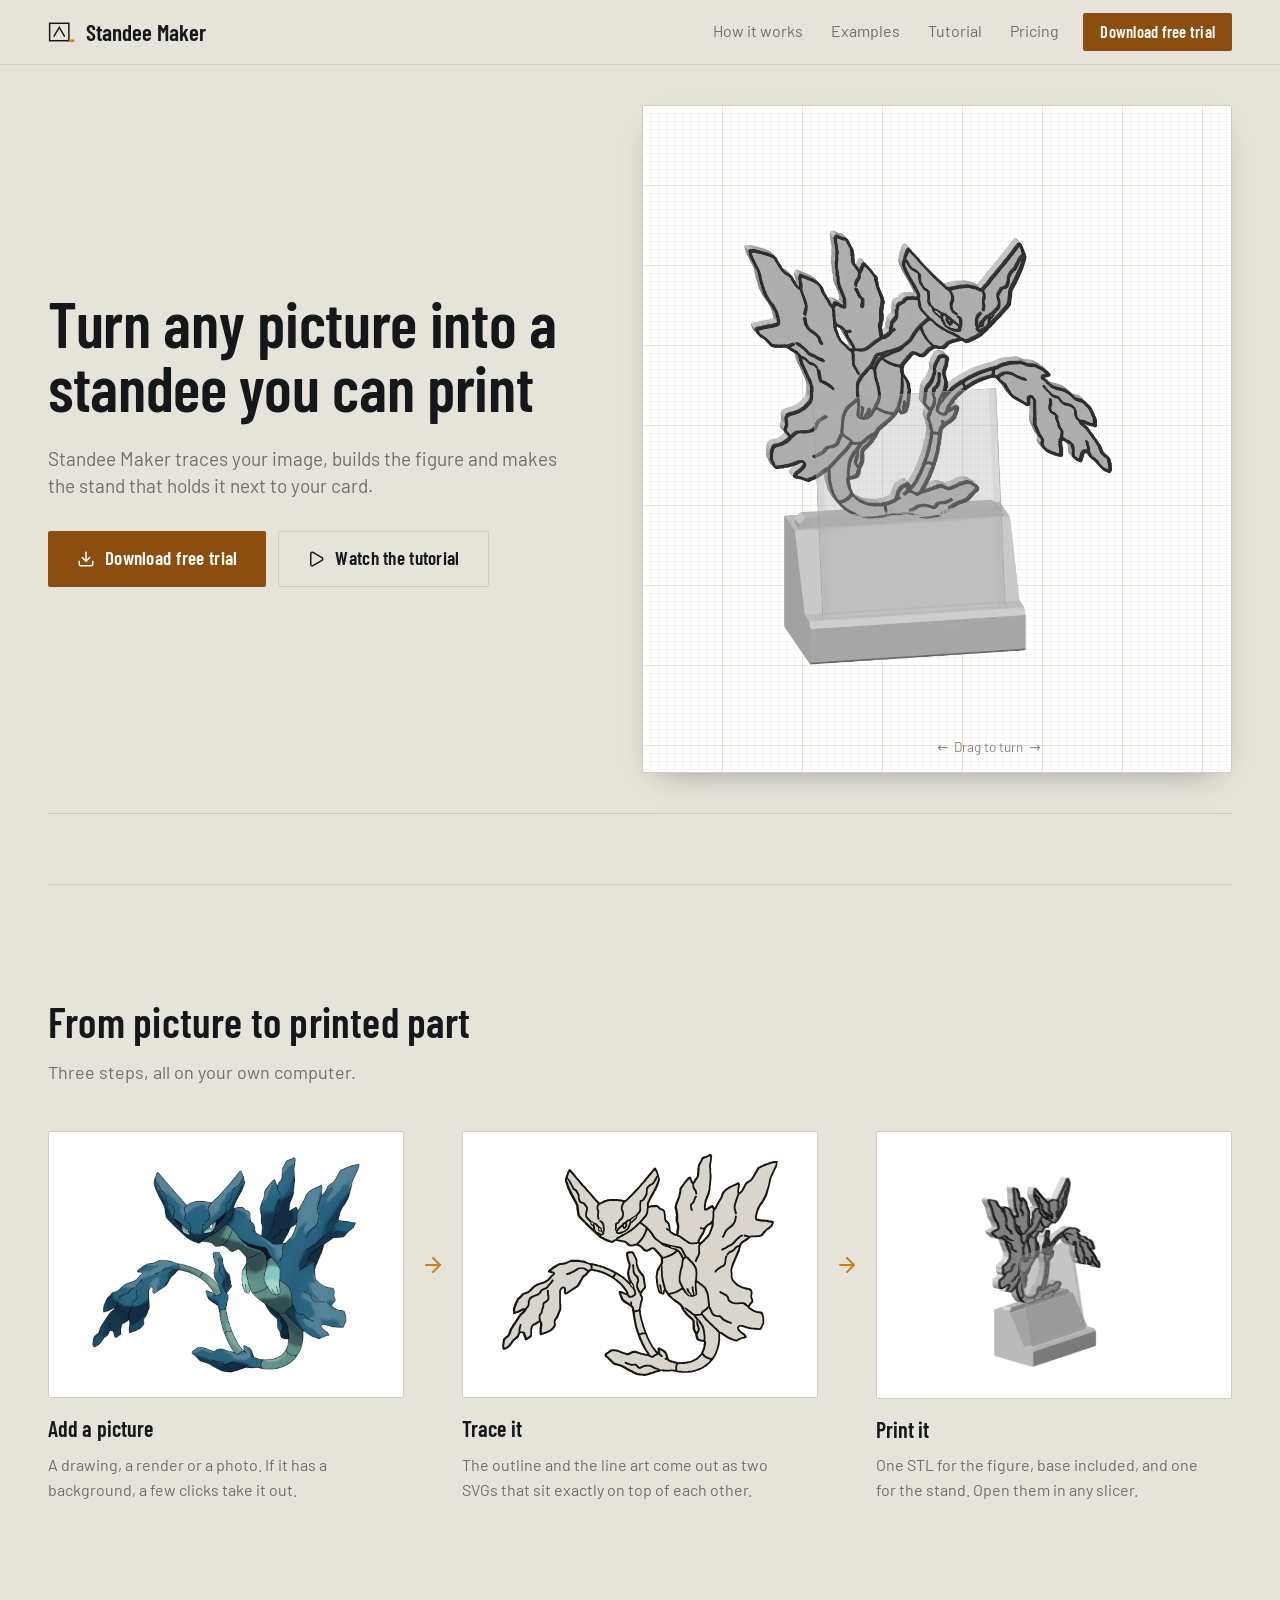
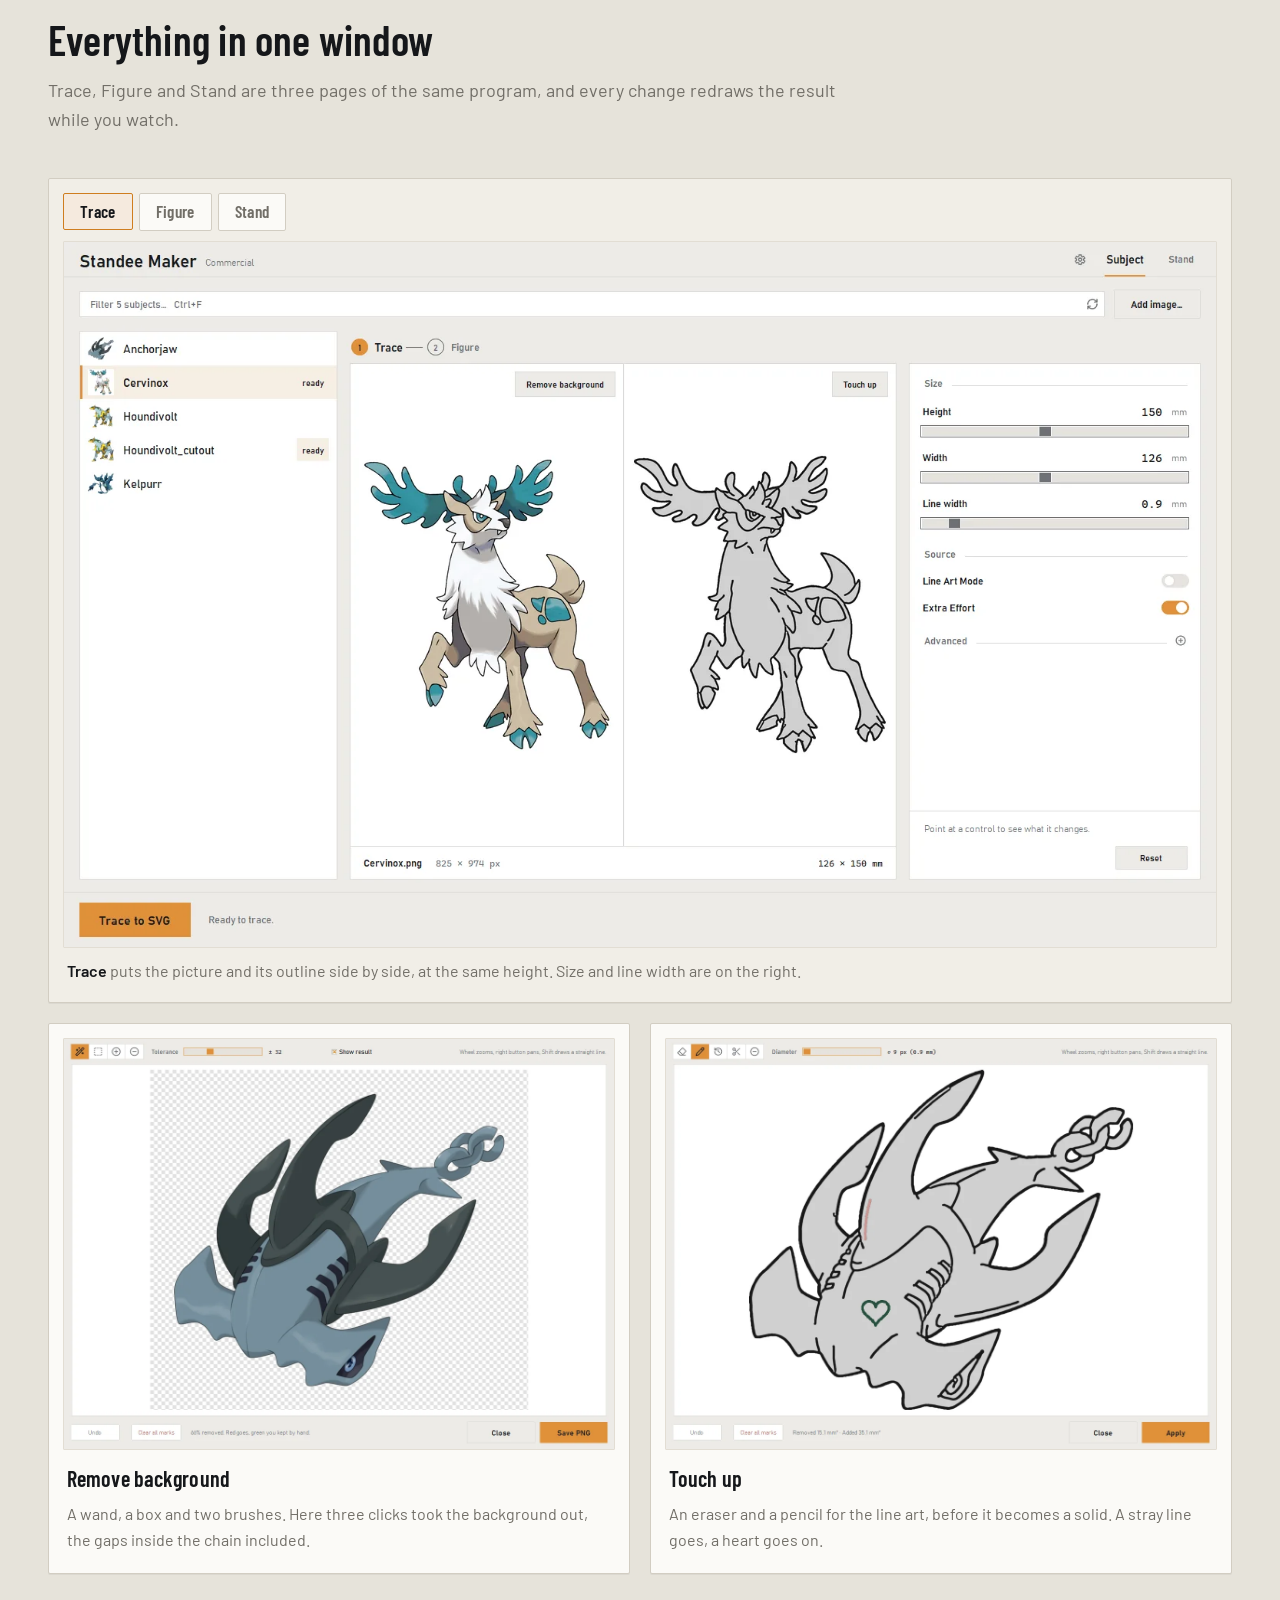
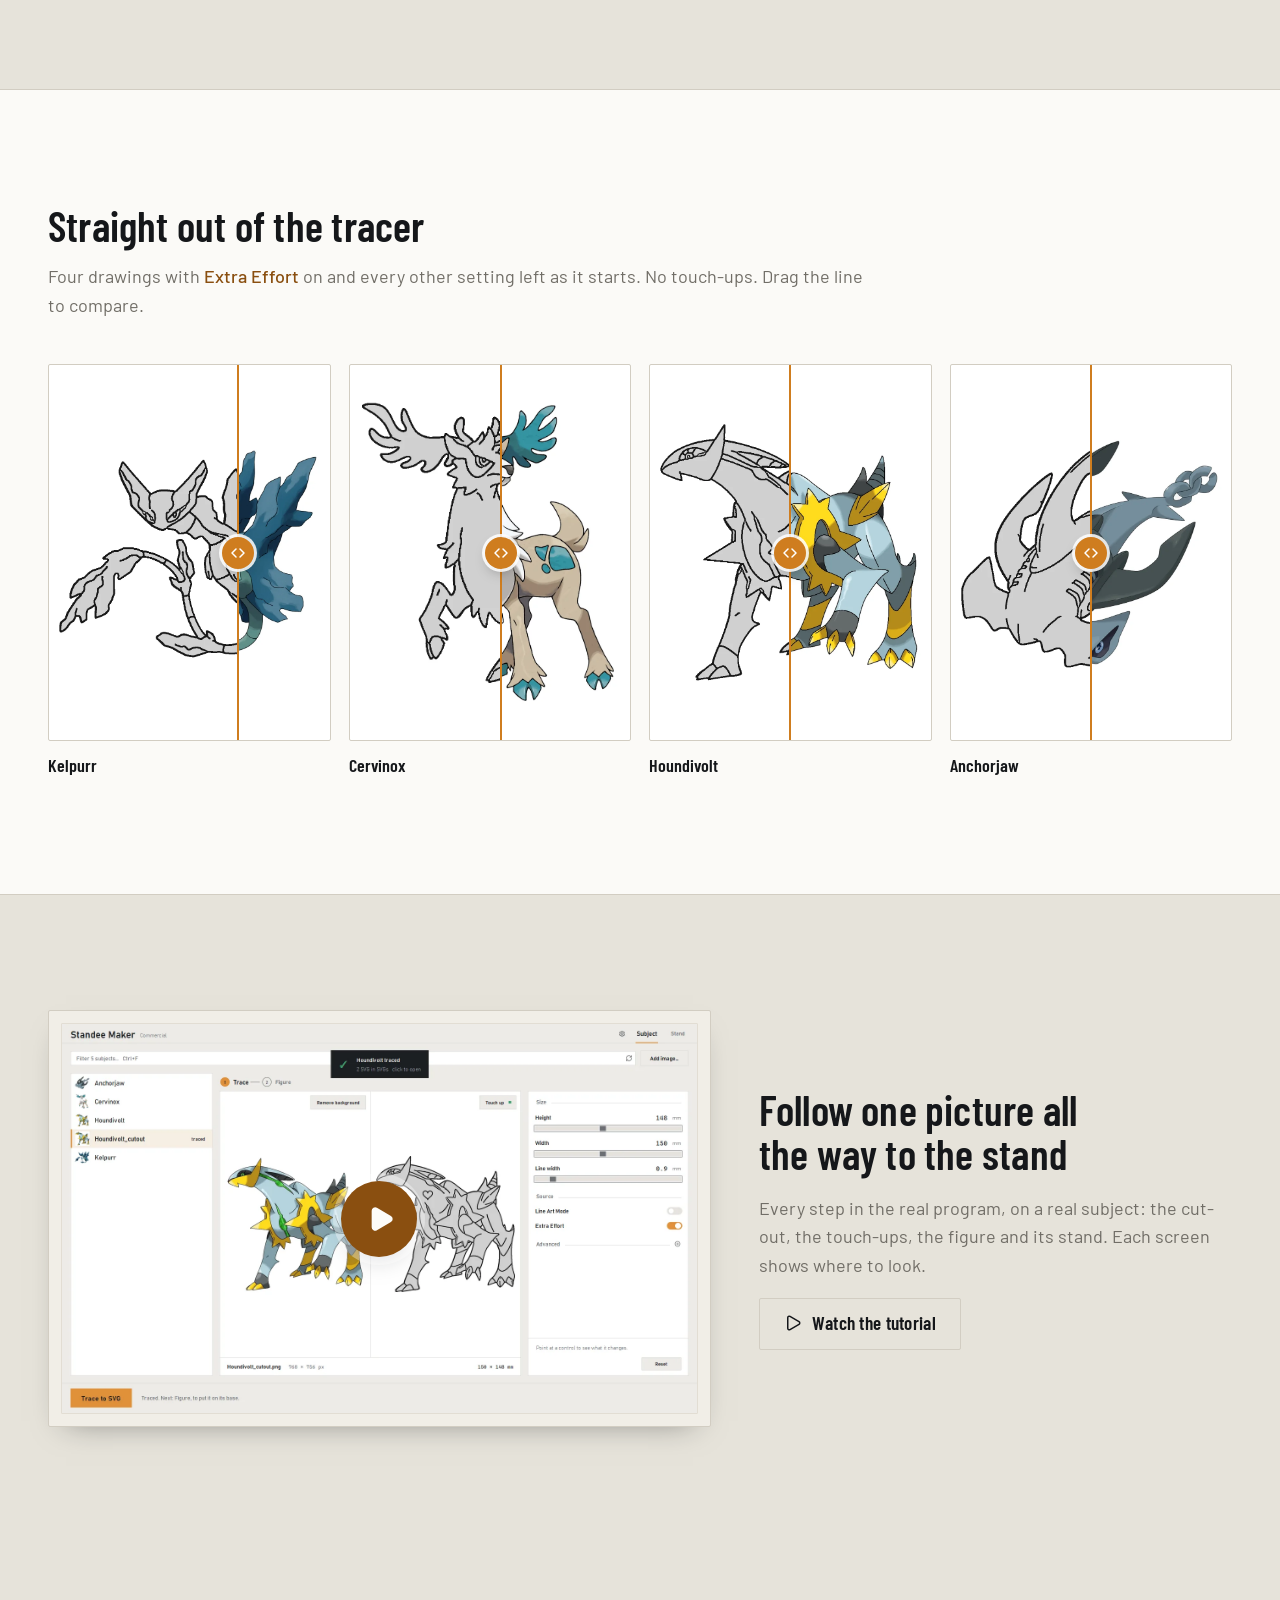
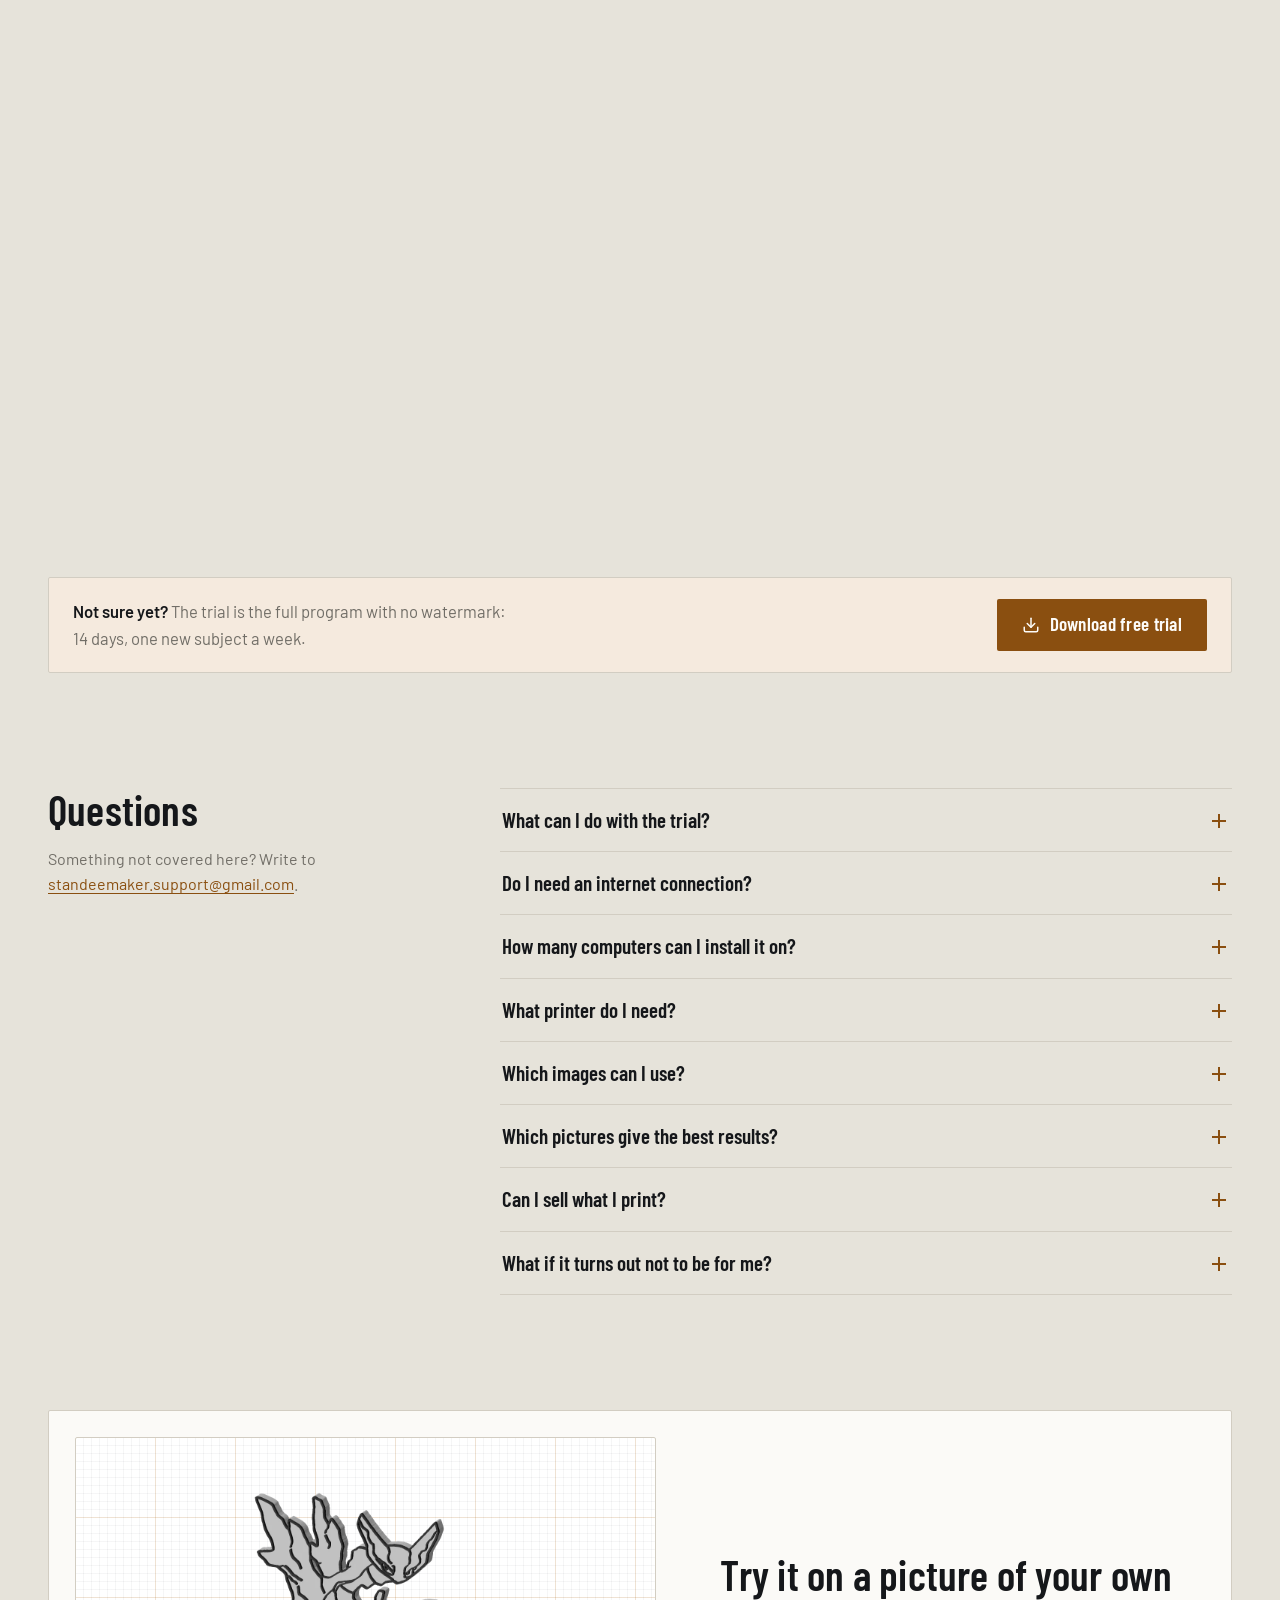
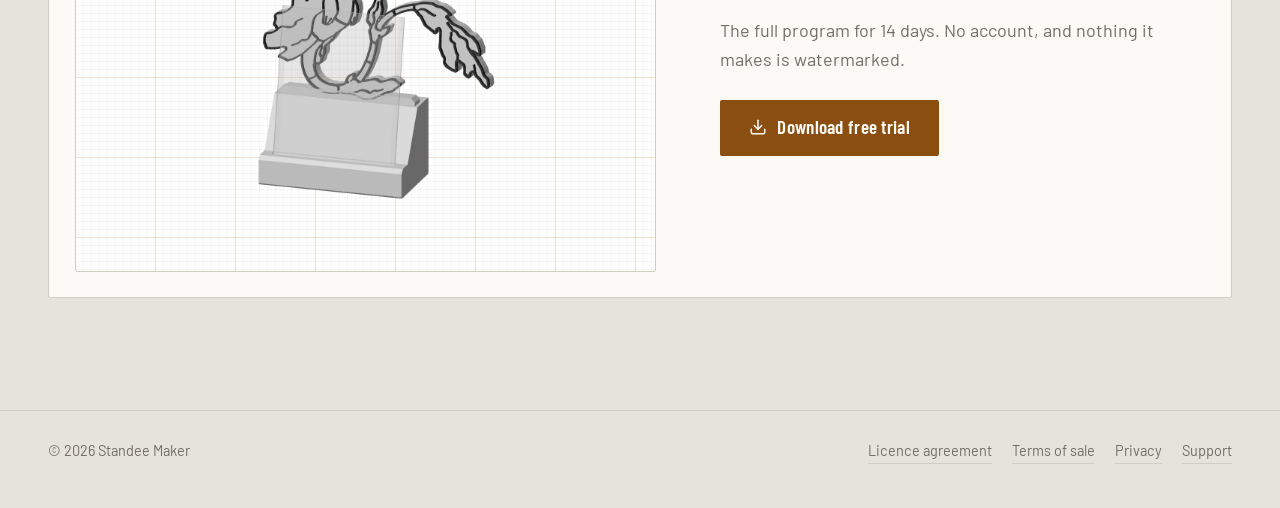
==== index.html @ f2477e11 "Sito da PNG-Stand-Maker @ 6aed2a1" ====
<!doctype html>
<html lang="en">
<head>
<meta charset="utf-8">
<meta name="viewport" content="width=device-width,initial-scale=1,viewport-fit=cover">
<title>Standee Maker: turn any picture into a printable standee</title>
<meta name="description" content="Standee Maker traces your image, builds a 3D-printable figure and the stand that holds it next to your card. Runs offline on Windows. Free trial, no account.">
<!-- L'indirizzo del sito: deploy.py lo sostituisce col dominio quando DOMAIN e' impostato. -->
<meta property="og:type" content="website">
<meta property="og:title" content="Standee Maker: turn any picture into a printable standee">
<meta property="og:description" content="Trace an image, build the figure and the stand that holds it next to your card. Runs offline on Windows.">
<meta property="og:url" content="https://eosgithub.github.io/standeemaker-site2/">
<meta property="og:image" content="https://eosgithub.github.io/standeemaker-site2/assets/social.png">
<meta property="og:image:width" content="1200">
<meta property="og:image:height" content="630">
<meta name="twitter:card" content="summary_large_image">
<meta name="color-scheme" content="light dark">
<meta name="theme-color" content="#e6e3da" media="(prefers-color-scheme: light)">
<meta name="theme-color" content="#17181a" media="(prefers-color-scheme: dark)">
<link rel="icon" href="assets/favicon.svg" type="image/svg+xml">
<!-- Prima di tutto il resto: con .js le cose che entrano partono nascoste, e
     main.js le fa entrare. Se main.js non arrivasse, dopo tre secondi la
     pagina si mostra comunque (.late): meglio ferma che vuota. -->
<script>document.documentElement.classList.add("js");window.lateTimer=setTimeout(function(){document.documentElement.classList.add("ready","late")},3000)</script>
<!-- I font stanno in assets/fonts: nessuna richiesta a terzi all'apertura della pagina. -->
<link rel="preload" href="assets/fonts/barlow-condensed-600.woff2" as="font" type="font/woff2" crossorigin>
<link rel="preload" href="assets/fonts/barlow-400.woff2" as="font" type="font/woff2" crossorigin>
<link rel="preload" href="assets/turn/t00.webp?v=6" as="image">
<!-- ?v= su foglio e script: GitHub Pages li lascia in cache dieci minuti, e una
     pagina nuova con lo script vecchio si rompe. Si alza a ogni modifica di
     styles.css o main.js, come TURN_V per le viste. -->
<link rel="stylesheet" href="styles.css?v=8">
</head>
<body>
<div class="sentinel" aria-hidden="true"></div>

<!-- ====================================================== barra in alto -->
<header class="topbar">
  <div class="topbar-in">
    <a class="brand" href="#top">
      <svg class="mark" viewBox="0 0 30 24" aria-hidden="true">
        <rect x="1.5" y="2.5" width="21" height="19" fill="none" stroke="currentColor" stroke-width="1.6"/>
        <path d="M22.5 21.5 L28.5 21.5" stroke="var(--amber)" stroke-width="2.6"/>
        <path d="M6 17 L12 7 L18 17" fill="none" stroke="currentColor" stroke-width="1.6"/>
      </svg>
      <span class="name">Standee Maker</span>
    </a>
    <nav class="topnav" aria-label="Sections of this page">
      <span class="nav-ind" aria-hidden="true"></span>
      <a href="#how">How it works</a>
      <a href="#examples">Examples</a>
      <a href="#tutorial">Tutorial</a>
      <a href="#pricing">Pricing</a>
    </nav>
    <button class="btn btn-s" type="button" data-open="dlg-trial">Download free trial</button>
  </div>
</header>

<main id="top">

  <!-- ================================================================ hero -->
  <!-- Il pezzo che gira sta qui finche' non c'e' la foto vera (SITE.photos.hero,
       main.js): allora la foto prende questo posto e il pezzo scende al terzo
       passo di "How it works". -->
  <section class="hero wrap">
    <div class="hero-copy">
      <h1 data-split>Turn any picture into a standee you can print</h1>
      <p class="hero-sub" data-reveal style="--d:360ms">Standee Maker traces your image, builds the figure and makes the stand
      that holds it next to your card.</p>
      <div class="hero-cta" data-reveal style="--d:500ms">
        <button class="btn" type="button" data-open="dlg-trial">
          <svg class="i i-down" viewBox="0 0 24 24" aria-hidden="true"><path d="M12 15V3"/><path d="M21 15v4a2 2 0 0 1-2 2H5a2 2 0 0 1-2-2v-4"/><path d="m7 10 5 5 5-5"/></svg>
          Download free trial
        </button>
        <button class="btn btn-ghost" type="button" data-tour="0">
          <svg class="i i-play" viewBox="0 0 24 24" aria-hidden="true"><path d="M5 5a2 2 0 0 1 3.008-1.728l11.997 6.998a2 2 0 0 1 .003 3.458l-12 7A2 2 0 0 1 5 19z"/></svg>
          Watch the tutorial
        </button>
      </div>
    </div>

    <div class="hero-art graph" id="hero-art">
      <div class="turn-box" id="turn" tabindex="0" role="slider" aria-label="Turn the finished part"
           aria-valuemin="0" aria-valuemax="71" aria-valuenow="0">
        <img id="turn-img" src="assets/turn/t00.webp?v=6" width="1040" height="1360" draggable="false"
             alt="The finished part: the figure slotted into its stand, next to a card in its toploader">
        <span class="turn-tag" id="turn-tag" data-reveal style="--d:1400ms">Drag to turn</span>
      </div>
    </div>
  </section>

  <!-- ======================================================== i quattro fatti -->
  <div class="wrap">
    <ul class="facts">
      <li data-reveal style="--d:700ms">
        <svg class="i" viewBox="0 0 24 24" aria-hidden="true"><rect width="20" height="14" x="2" y="3" rx="2"/><line x1="8" x2="16" y1="21" y2="21"/><line x1="12" x2="12" y1="17" y2="21"/></svg>
        <span>Windows 10 and 11</span>
      </li>
      <li data-reveal style="--d:790ms">
        <svg class="i" viewBox="0 0 24 24" aria-hidden="true"><path d="M12 20h.01"/><path d="M8.5 16.429a5 5 0 0 1 7 0"/><path d="M5 12.859a10 10 0 0 1 5.17-2.69"/><path d="M19 12.859a10 10 0 0 0-2.007-1.523"/><path d="M2 8.82a15 15 0 0 1 4.177-2.643"/><path d="M22 8.82a15 15 0 0 0-11.288-3.764"/><path d="m2 2 20 20"/></svg>
        <span>Works offline</span>
      </li>
      <li data-reveal style="--d:880ms">
        <svg class="i" viewBox="0 0 24 24" aria-hidden="true"><path d="M19 7V4a1 1 0 0 0-1-1H5a2 2 0 0 0 0 4h15a1 1 0 0 1 1 1v4h-3a2 2 0 0 0 0 4h3a1 1 0 0 0 1-1v-2a1 1 0 0 0-1-1"/><path d="M3 5v14a2 2 0 0 0 2 2h15a1 1 0 0 0 1-1v-4"/></svg>
        <span>Pay once, no subscription</span>
      </li>
      <li data-reveal style="--d:970ms">
        <svg class="i" viewBox="0 0 24 24" aria-hidden="true"><path d="m16.5 16.5 5 5"/><path d="M2 21a8 8 0 0 1 11.531-7.18"/><path d="m21.5 16.5-5 5"/><circle cx="10" cy="8" r="5"/></svg>
        <span>Free trial, no account</span>
      </li>
    </ul>
  </div>

  <!-- =========================================================== tre passi -->
  <section id="how" class="wrap sec">
    <div class="sec-head">
      <h2 data-split>From picture to printed part</h2>
      <p data-reveal style="--d:180ms">Three steps, all on your own computer.</p>
    </div>
    <ol class="triptych">
      <li class="trip" data-reveal style="--d:0ms">
        <div class="trip-art graph"><img src="assets/source.webp" width="821" height="668" loading="lazy"
             alt="The starting picture: a colour character on a transparent background"></div>
        <h3>Add a picture</h3>
        <p>A drawing, a render or a photo. If it has a background, a few clicks take it out.</p>
      </li>
      <li class="trip" data-reveal style="--d:120ms">
        <svg class="i trip-join" viewBox="0 0 24 24" aria-hidden="true"><path d="M5 12h14"/><path d="m12 5 7 7-7 7"/></svg>
        <div class="trip-art graph scan-me" id="trace-art"><img src="assets/trace/kelpurr.svg" loading="lazy"
             alt="The traced picture: silhouette in grey, line art in black"><span class="trip-scan" aria-hidden="true"></span></div>
        <h3>Trace it</h3>
        <p>The outline and the line art come out as two SVGs that sit exactly on top of each other.</p>
      </li>
      <li class="trip" data-reveal style="--d:240ms">
        <svg class="i trip-join" viewBox="0 0 24 24" aria-hidden="true"><path d="M5 12h14"/><path d="m12 5 7 7-7 7"/></svg>
        <div class="trip-art graph" id="print-slot"><img class="still" src="assets/turn/t65.webp?v=6" width="1040" height="1360" loading="lazy"
             alt="The finished part in its stand, seen from the side"></div>
        <h3>Print it</h3>
        <p>One STL for the figure, base included, and one for the stand. Open them in any slicer.</p>
      </li>
    </ol>
  </section>

  <!-- ====================================================== l'app, a riquadri -->
  <section id="app" class="wrap sec">
    <div class="sec-head">
      <h2 data-split>Everything in one window</h2>
      <p data-reveal style="--d:180ms">Trace, Figure and Stand are three pages of the same program, and every change redraws
      the result while you watch.</p>
    </div>

    <div class="bento" data-reveal>
      <div class="cell cell-wide">
        <div class="tabs" role="tablist" aria-label="Pages of the app">
          <span class="tab-ind" aria-hidden="true"></span>
          <button class="tab" role="tab" id="p0" aria-selected="true" aria-controls="shot">Trace</button>
          <button class="tab" role="tab" id="p1" aria-selected="false" aria-controls="shot">Figure</button>
          <button class="tab" role="tab" id="p2" aria-selected="false" aria-controls="shot">Stand</button>
        </div>
        <div class="shot" id="shot">
          <img class="on" id="u0" src="assets/ui/trace.webp" width="1500" height="920" loading="lazy" alt="The Trace page: library on the left, picture and outline in the middle, settings on the right">
          <img id="u1" src="assets/ui/figure.webp" width="1500" height="920" loading="lazy" alt="The Figure page: the drawing to scale on its base, with the base settings">
          <img id="u2" src="assets/ui/stand.webp" width="1500" height="920" loading="lazy" alt="The Stand page: the stand in 3D with its two slots">
        </div>
        <!-- La prima nota e' anche scritta qui: chi ha il JavaScript spento la legge
             lo stesso. Deve restare uguale a NOTES[0] in main.js. -->
        <p class="note" id="unote"><b>Trace</b> puts the picture and its outline side by side, at
        the same height. Size and line width are on the right.</p>
      </div>

      <div class="cell">
        <div class="cell-img"><img src="assets/ui/cutout.webp" width="1180" height="880" loading="lazy" alt="The Remove background window: the background gone, the subject on a chequerboard"></div>
        <h3>Remove background</h3>
        <p class="note">A wand, a box and two brushes. Here three clicks took the background out,
        the gaps inside the chain included.</p>
      </div>

      <div class="cell">
        <div class="cell-img"><img src="assets/ui/retouch.webp" width="1180" height="880" loading="lazy" alt="The Touch up window: eraser and pencil on the traced line art"></div>
        <h3>Touch up</h3>
        <p class="note">An eraser and a pencil for the line art, before it becomes a solid. A stray
        line goes, a heart goes on.</p>
      </div>
    </div>
  </section>

  <!-- ============================================================== esempi -->
  <section id="examples" class="wrap sec band">
    <div class="sec-head">
      <h2 data-split>Straight out of the tracer</h2>
      <p data-reveal style="--d:180ms">Four drawings with <em>Extra Effort</em> on and every other setting left as it starts.
      No touch-ups. Drag the line to compare.</p>
    </div>
    <div class="grid" id="grid" data-reveal></div>
  </section>

  <!-- ============================================================ tutorial -->
  <section id="tutorial" class="wrap sec">
    <div class="split">
      <button class="tour-poster" type="button" data-tour="0" aria-label="Watch the tutorial" data-reveal>
        <img src="assets/tutorial/traced.webp?v=10" width="1500" height="920" loading="lazy" alt="The Trace page with Houndivolt: the picture on the left, the finished trace on the right">
        <span class="tour-play" aria-hidden="true">
          <svg class="i" viewBox="0 0 24 24"><path d="M5 5a2 2 0 0 1 3.008-1.728l11.997 6.998a2 2 0 0 1 .003 3.458l-12 7A2 2 0 0 1 5 19z"/></svg>
        </span>
      </button>
      <div class="split-copy">
        <h2 data-split>Follow one picture all the way to the stand</h2>
        <p data-reveal style="--d:180ms">Every step in the real program, on a real subject: the cut-out, the touch-ups, the
        figure and its stand. Each screen shows where to look.</p>
        <button class="btn btn-ghost" type="button" data-tour="0">
          <svg class="i i-play" viewBox="0 0 24 24" aria-hidden="true"><path d="M5 5a2 2 0 0 1 3.008-1.728l11.997 6.998a2 2 0 0 1 .003 3.458l-12 7A2 2 0 0 1 5 19z"/></svg>
          Watch the tutorial
        </button>
      </div>
    </div>
  </section>

  <!-- =============================================================== prezzi -->
  <section id="pricing" class="wrap sec">
    <div class="sec-head">
      <h2 data-split>Pay once. Keep it.</h2>
      <p data-reveal style="--d:180ms">Both editions are the same program with the same features. The licence only decides what
      you may do with the prints.</p>
    </div>

    <div class="plans" data-reveal>
      <div class="plan">
        <h3 class="plan-name">Pro</h3>
        <p class="plan-for">For printing for yourself</p>
        <p class="price"><span class="cur">&euro;</span><span class="fig">19.99</span><span class="once">one-time, plus tax</span></p>
        <ul>
          <li><svg class="i tick" viewBox="0 0 24 24" aria-hidden="true"><path d="M20 6 9 17l-5-5"/></svg><span>Personal, educational and in-house business use</span></li>
          <li><svg class="i tick" viewBox="0 0 24 24" aria-hidden="true"><path d="M20 6 9 17l-5-5"/></svg><span>You may <b>give away</b> the parts you print</span></li>
          <li><svg class="i tick" viewBox="0 0 24 24" aria-hidden="true"><path d="M20 6 9 17l-5-5"/></svg><span>Two computers per licence, movable</span></li>
          <li><svg class="i tick" viewBox="0 0 24 24" aria-hidden="true"><path d="M20 6 9 17l-5-5"/></svg><span>Free updates for all of version 1.x</span></li>
          <li><svg class="i cross" viewBox="0 0 24 24" aria-hidden="true"><path d="M18 6 6 18"/><path d="m6 6 12 12"/></svg><span>No selling the parts, and no making them to order</span></li>
        </ul>
        <button class="btn btn-ghost btn-block" type="button" data-open="dlg-buy" data-edition="pro">Buy Pro</button>
      </div>

      <div class="plan dark">
        <h3 class="plan-name">Commercial</h3>
        <p class="plan-for">For selling what you print</p>
        <p class="price"><span class="cur">&euro;</span><span class="fig">99.99</span><span class="once">one-time, plus tax</span></p>
        <ul>
          <li><svg class="i tick" viewBox="0 0 24 24" aria-hidden="true"><path d="M20 6 9 17l-5-5"/></svg><span>Everything in Pro</span></li>
          <li><svg class="i tick" viewBox="0 0 24 24" aria-hidden="true"><path d="M20 6 9 17l-5-5"/></svg><span><b>Sell</b> the parts you print, made to order included</span></li>
          <li><svg class="i tick" viewBox="0 0 24 24" aria-hidden="true"><path d="M20 6 9 17l-5-5"/></svg><span>Use them in a business that sells goods or services</span></li>
          <li><svg class="i tick" viewBox="0 0 24 24" aria-hidden="true"><path d="M20 6 9 17l-5-5"/></svg><span>Two computers per licence, movable</span></li>
          <li><svg class="i tick" viewBox="0 0 24 24" aria-hidden="true"><path d="M20 6 9 17l-5-5"/></svg><span>Free updates for all of version 1.x</span></li>
        </ul>
        <button class="btn btn-block" type="button" data-open="dlg-buy" data-edition="commercial">Buy Commercial</button>
      </div>
    </div>

    <div class="trialbar" data-reveal>
      <p><b>Not sure yet?</b> The trial is the full program with no watermark: 14&nbsp;days, one new
      subject a week.</p>
      <button class="btn" type="button" data-open="dlg-trial">
        <svg class="i i-down" viewBox="0 0 24 24" aria-hidden="true"><path d="M12 15V3"/><path d="M21 15v4a2 2 0 0 1-2 2H5a2 2 0 0 1-2-2v-4"/><path d="m7 10 5 5 5-5"/></svg>
        Download free trial
      </button>
    </div>
  </section>

  <!-- ================================================================== faq -->
  <section id="faq" class="wrap sec">
    <div class="faq-wrap">
      <div class="faq-side">
        <h2 data-split>Questions</h2>
        <p>Something not covered here? Write to
        <a href="mailto:standeemaker.support@gmail.com">standeemaker.support@gmail.com</a>.</p>
      </div>
      <div class="faq" data-reveal>
        <details>
          <summary>What can I do with the trial?</summary>
          <div class="answer">Everything the full program does. Files come out at full size and
          full quality, <b>with no watermark</b>. The limits are one new subject every seven days,
          and fourteen days after the first run the program stops writing files; stands are not
          limited. What you make during the trial is for trying the program out. Buy a licence and
          it covers what you have already made.</div>
        </details>
        <details>
          <summary>Do I need an internet connection?</summary>
          <div class="answer">Once, to <b>activate</b> a licence key. After that the program
          reconfirms the key about once a month when a connection happens to be there, and keeps
          working offline when it is not. Images, SVGs and STLs never leave your computer.</div>
        </details>
        <details>
          <summary>How many computers can I install it on?</summary>
          <div class="answer">Two, owned or controlled by you. To move the licence, release it
          from inside the program once that activation is 30&nbsp;days old, or write to us and we
          release it sooner, for example if a computer broke. In the EU you can also pass the whole licence
          on to someone else.</div>
        </details>
        <details>
          <summary>What printer do I need?</summary>
          <div class="answer">The one you have. Standee Maker writes <b>STL</b> files that open in
          your slicer like any other model. The defaults suit an FDM printer with a 0.4 mm nozzle,
          which is where the minimum line width of <span class="mm">0.8 mm</span> comes from.</div>
        </details>
        <details>
          <summary>Which images can I use?</summary>
          <div class="answer">Your own, or ones you have the right to use. The program does not check
          what you give it, so <b>the subject is your responsibility</b>. No edition, Commercial
          included, gives you any rights to someone else's artwork.</div>
        </details>
        <details>
          <summary>Which pictures give the best results?</summary>
          <div class="answer">The cleaner the lines, the less there is to fix. Best of all is
          <b>line art</b>: black lines on white or on a transparent background, like a colouring
          page. Switch on Line Art Mode and it traces them as they are. Next come <b>PNGs with a
          transparent background</b>, such as character art: the outline is already there. Then
          <b>drawings and renders with clear edges</b> on a plain background, which Remove
          background clears in a few clicks. Photos, soft shading and busy backgrounds work too,
          but expect more time in Touch up.</div>
        </details>
        <details>
          <summary>Can I sell what I print?</summary>
          <div class="answer">With the <b>Commercial</b> edition, yes: the objects you print,
          made to order included. In both editions you may not sell or share the STL and SVG
          files themselves, nor sell objects made from the sample drawings that come with the
          program. When you sell what you print you are its maker, so its safety and labelling
          are up to you.</div>
        </details>
        <details>
          <summary>What if it turns out not to be for me?</summary>
          <div class="answer">That is what the trial is for: try it before you pay. After a purchase
          the <a href="legal/terms.html">Terms of sale</a> apply.</div>
        </details>
      </div>
    </div>
  </section>

  <!-- ============================================================ chiusura -->
  <section class="wrap sec">
    <div class="outro" data-reveal>
      <div class="outro-art graph"><img src="assets/turn/t06.webp?v=6" width="1040" height="1360" loading="lazy"
           alt="The finished part in its stand, turned a little to the side"></div>
      <div class="outro-copy">
        <h2 data-split>Try it on a picture of your own</h2>
        <p>The full program for 14&nbsp;days. No account, and nothing it makes is watermarked.</p>
        <button class="btn" type="button" data-open="dlg-trial">
          <svg class="i i-down" viewBox="0 0 24 24" aria-hidden="true"><path d="M12 15V3"/><path d="M21 15v4a2 2 0 0 1-2 2H5a2 2 0 0 1-2-2v-4"/><path d="m7 10 5 5 5-5"/></svg>
          Download free trial
        </button>
      </div>
    </div>
  </section>

</main>

<footer>
  <div class="foot-in">
    <span>&copy; 2026 Standee Maker</span>
    <nav aria-label="Documents and contact">
      <a href="legal/licence.html">Licence agreement</a>
      <a href="legal/terms.html">Terms of sale</a>
      <a href="legal/privacy.html">Privacy</a>
      <a href="mailto:standeemaker.support@gmail.com">Support</a>
    </nav>
  </div>
</footer>

<!-- ======================================================= modale: prova -->
<dialog id="dlg-trial" aria-labelledby="dlg-trial-t">
  <div class="dlg">
    <div class="dlg-head">
      <div class="titles">
        <h2 id="dlg-trial-t">Free trial</h2>
        <p class="sub">Standee Maker 1.0.0 for Windows 10 and 11, 64-bit</p>
      </div>
      <button class="dlg-x" type="button" data-close aria-label="Close">
        <svg class="i" viewBox="0 0 24 24" aria-hidden="true"><path d="M18 6 6 18"/><path d="m6 6 12 12"/></svg>
      </button>
    </div>

    <div class="dlg-body">
      <p>The full program. <b>Nothing it produces is marked</b>: full size, full quality, no
      watermark. Only the number of subjects and the days are limited.</p>
      <dl class="terms">
        <dt>Subjects</dt><dd><b>1 new subject</b> every 7&nbsp;days. A subject is one image, however many
        times you trace it, touch it up or rebuild its STL.</dd>
        <dt>Time</dt><dd><b>14&nbsp;days</b> from the first run. After that the program still opens but
        stops writing files.</dd>
        <dt>Use</dt><dd>What you make during the trial is for trying the program out, <b>not
        for sale</b>. Buy a licence and it covers what you have already made.</dd>
        <dt>Account</dt><dd>None. Nothing is registered and nothing is uploaded.</dd>
      </dl>
      <p><b>Already installed?</b> This setup updates it in place and keeps your library, your
      settings and your licence.</p>
      <div class="callout" id="trial-state">
        <b>The file is not published yet.</b> The link will appear here at release.
      </div>
    </div>

    <div class="dlg-foot">
      <a class="btn btn-block" id="trial-dl" href="#" aria-disabled="true">
        <svg class="i i-down" viewBox="0 0 24 24" aria-hidden="true"><path d="M12 15V3"/><path d="M21 15v4a2 2 0 0 1-2 2H5a2 2 0 0 1-2-2v-4"/><path d="m7 10 5 5 5-5"/></svg>
        <span id="trial-dl-label">Download Standee Maker Setup 1.0.0</span>
      </a>
      <p class="hint" id="trial-meta">Windows installer (.exe), 64-bit</p>
    </div>
  </div>
</dialog>

<!-- ==================================================== modale: acquisto -->
<dialog id="dlg-buy" aria-labelledby="dlg-buy-t">
  <div class="dlg">
    <div class="dlg-head">
      <div class="titles">
        <h2 id="dlg-buy-t">Buy a licence</h2>
        <p class="sub">One-time payment</p>
      </div>
      <button class="dlg-x" type="button" data-close aria-label="Close">
        <svg class="i" viewBox="0 0 24 24" aria-hidden="true"><path d="M18 6 6 18"/><path d="m6 6 12 12"/></svg>
      </button>
    </div>

    <div class="dlg-body">
      <form class="picks" id="picks">
        <label class="pick" for="pick-pro">
          <input type="radio" name="edition" id="pick-pro" value="pro" checked>
          <span class="who">
            <span class="n">Pro</span>
            <span class="w">You print for yourself.</span>
          </span>
          <span class="p">&euro;&nbsp;19.99</span>
        </label>
        <label class="pick" for="pick-commercial">
          <input type="radio" name="edition" id="pick-commercial" value="commercial">
          <span class="who">
            <span class="n">Commercial</span>
            <span class="w">You sell the parts you print, made to order included.</span>
          </span>
          <span class="p">&euro;&nbsp;99.99</span>
        </label>
      </form>

      <dl class="terms">
        <dt>Delivery</dt><dd>A licence <b>key</b> by email, right after payment. Paste it into the
        program under <b>Settings &rarr; Licence</b> to activate that computer.</dd>
        <dt>Computers</dt><dd>Two per licence. Move it by releasing an activation from inside
        the program, once it is 30&nbsp;days old, or sooner on request.</dd>
        <dt>Tax</dt><dd>Where local tax applies, the reseller adds it at checkout and issues the
        invoice.</dd>
        <dt>Terms</dt><dd>The <a href="legal/licence.html">licence agreement</a>, the
        <a href="legal/terms.html">terms of sale</a> and the
        <a href="legal/privacy.html">privacy notice</a>.</dd>
      </dl>

      <div class="callout">
        <b>Not tried it yet?</b> The trial is the full program and does not mark your files. Make
        one part before you buy.
      </div>
    </div>

    <div class="dlg-foot">
      <a class="btn btn-block" id="buy-go" href="#" aria-disabled="true">
        <span id="buy-go-label">Go to checkout: Pro, &euro;&nbsp;19.99</span>
      </a>
      <p class="hint" id="buy-meta">Checkout opens in a new tab.</p>
    </div>
  </div>
</dialog>

<!-- ==================================================== modale: tutorial -->
<!-- Vuoto: i passi li scrive main.js (TOUR). -->
<dialog id="dlg-tour" class="tour" aria-labelledby="tour-h">
  <div class="dlg">
    <div class="dlg-head">
      <div class="titles">
        <h2 id="tour-h">Tutorial</h2>
        <p class="sub" id="tour-sub">Step 1</p>
      </div>
      <button class="dlg-x" type="button" data-close aria-label="Close">
        <svg class="i" viewBox="0 0 24 24" aria-hidden="true"><path d="M18 6 6 18"/><path d="m6 6 12 12"/></svg>
      </button>
    </div>

    <nav class="tour-bar" id="tour-bar" aria-label="Chapters"></nav>

    <div class="tour-body">
      <div class="tour-stage" id="tour-stage">
        <div class="tour-shot" id="tour-shot">
          <img id="tour-img" alt="">
          <svg id="tour-svg" aria-hidden="true"></svg>
          <div class="tour-todo" id="tour-todo" hidden></div>
        </div>
      </div>
      <div class="tour-text" id="tour-text">
        <p class="tour-kicker" id="tour-kicker"></p>
        <h3 id="tour-title"></h3>
        <p class="tour-lede" id="tour-lede"></p>
        <ol class="tour-notes" id="tour-notes"></ol>
        <div class="callout" id="tour-tip" hidden></div>
      </div>
    </div>

    <div class="tour-foot">
      <button class="btn btn-ghost" type="button" id="tour-prev">
        <svg class="i i-prev" viewBox="0 0 24 24" aria-hidden="true"><path d="m15 18-6-6 6-6"/></svg>
        Back
      </button>
      <span class="tour-count" id="tour-count" aria-live="polite"></span>
      <button class="btn" type="button" id="tour-next">
        <span id="tour-next-label">Next</span>
        <svg class="i i-next" viewBox="0 0 24 24" aria-hidden="true"><path d="m9 18 6-6-6-6"/></svg>
      </button>
    </div>
  </div>
</dialog>

<script src="main.js?v=10"></script>
</body>
</html>
---- styles.css ----
/* ===========================================================================
   Standee Maker - pagina di vendita
   Il sistema visivo e' quello dell'app: banco da lavoro, cartiglio, ambra.
   Tutti i colori passano dai token qui sotto: niente letterali nei componenti.

   Il movimento ha due curve sole: --out per cio' che arriva (parte svelto e
   si posa), --io per cio' che cambia di posto. Tutto quello che entra lo fa
   allo stesso modo: sale un poco e si mette a fuoco. Con
   prefers-reduced-motion non si muove niente (in fondo al file, e main.js
   fa lo stesso).
   ========================================================================= */

:root{
  /* superfici */
  --bench:#e6e3da;          /* il banco: grigio caldo, tirato verso l'oliva */
  --sheet:#fbfaf7;          /* il foglio appoggiato sopra */
  --mount:#f1eee7;          /* il passepartout dietro le immagini */
  --paper:#ffffff;          /* i pannelli d'artwork: bianchi in entrambi i temi */
  --paper-ink:#2a2c30;
  --paper-soft:#8c8880;
  --slab:#1b1e22;           /* il piano scuro: la card Commercial */
  --slab-ink:#f2f0ea;
  --slab-soft:#9d9a92;
  --slab-rule:#32363b;

  /* segni */
  --rule:#d2cdc2;
  --rule-soft:#e2ddd3;
  --ink:#15171a;
  --ink-soft:#716e67;

  /* ambra */
  --amber:#cf7d1f;
  --amber-ink:#8a4f10;
  --amber-veil:#f5eade;

  /* azione */
  --cta-bg:#8a4f10;
  --cta-ink:#fdfcf9;
  --cta-bg-hover:#6f3f0c;

  --shadow:0 1px 0 rgba(21,23,26,.05);
  --shadow-lift:0 12px 30px -18px rgba(21,23,26,.5);

  /* i segni del tutorial: stanno sopra schermate chiare in tutti e due i
     temi, come --paper, e quindi non cambiano col tema scuro */
  --note:#d27a16;
  --note-ink:#ffffff;
  --note-halo:rgba(255,255,255,.92);
  --note-veil:rgba(22,24,28,.34);

  --display:"Barlow Condensed","Franklin Gothic Demi","Arial Narrow",sans-serif;
  --text:"Barlow","Segoe UI",system-ui,sans-serif;
  --mono:"IBM Plex Mono",Consolas,"Cascadia Mono",monospace;

  /* sugli schermi larghi la pagina cresce con lo schermo: a misura fissa, sui
     2560, era una colonna stretta in mezzo al banco vuoto */
  --measure:clamp(1320px,80vw,2080px);
  --out:cubic-bezier(.16,1,.3,1);
  --io:cubic-bezier(.65,0,.35,1);
  --gutter:clamp(20px,4vw,48px);

  /* la carta millimetrata sotto i disegni: sta sul bianco di --paper, quindi
     non cambia col tema, come lui */
  --grid-minor:rgba(42,44,48,.045);
  --grid-major:rgba(207,125,31,.16);
}

@media (prefers-color-scheme:dark){
  :root:not([data-theme="light"]){
    --bench:#17181a;
    --sheet:#202225;
    --mount:#2a2c30;
    --slab:#0f1113;
    --slab-ink:#f0eee9;
    --slab-soft:#9a978f;
    --slab-rule:#282c31;
    --rule:#35383d;
    --rule-soft:#2a2c30;
    --ink:#f0eee9;
    --ink-soft:#9a978f;
    --amber:#e6a052;
    --amber-ink:#e6a052;
    --amber-veil:#2b251c;
    --cta-bg:#e6a052;
    --cta-ink:#1a1611;
    --cta-bg-hover:#f0b268;
    --shadow:0 1px 0 rgba(0,0,0,.35);
    --shadow-lift:0 12px 30px -18px rgba(0,0,0,.8);
  }
}
:root[data-theme="dark"]{
  --bench:#17181a;
  --sheet:#202225;
  --mount:#2a2c30;
  --slab:#0f1113;
  --slab-ink:#f0eee9;
  --slab-soft:#9a978f;
  --slab-rule:#282c31;
  --rule:#35383d;
  --rule-soft:#2a2c30;
  --ink:#f0eee9;
  --ink-soft:#9a978f;
  --amber:#e6a052;
  --amber-ink:#e6a052;
  --amber-veil:#2b251c;
  --cta-bg:#e6a052;
  --cta-ink:#1a1611;
  --cta-bg-hover:#f0b268;
  --shadow:0 1px 0 rgba(0,0,0,.35);
  --shadow-lift:0 12px 30px -18px rgba(0,0,0,.8);
}

/* ------------------------------------------------------------------ font */
/* In casa, non da Google Fonts: nessun indirizzo IP a terzi all'apertura
   della pagina. Solo il sottoinsieme latino; le licenze (OFL) sono accanto. */
@font-face{font-family:"Barlow Condensed";font-weight:600;font-style:normal;font-display:swap;src:url(assets/fonts/barlow-condensed-600.woff2) format("woff2")}
@font-face{font-family:"Barlow";font-weight:400;font-style:normal;font-display:swap;src:url(assets/fonts/barlow-400.woff2) format("woff2")}
@font-face{font-family:"Barlow";font-weight:500;font-style:normal;font-display:swap;src:url(assets/fonts/barlow-500.woff2) format("woff2")}
@font-face{font-family:"Barlow";font-weight:600;font-style:normal;font-display:swap;src:url(assets/fonts/barlow-600.woff2) format("woff2")}
@font-face{font-family:"IBM Plex Mono";font-weight:400;font-style:normal;font-display:swap;src:url(assets/fonts/ibm-plex-mono-400.woff2) format("woff2")}

/* ------------------------------------------------------------------ base */
*{box-sizing:border-box}
html{scroll-behavior:smooth;scroll-padding-top:72px}
/* overflow-x:clip e non hidden: la barra in alto resta sticky. Serve alla
   fascia a tutta larghezza degli esempi, che sborda di proposito. */
body{
  margin:0;overflow-x:clip;
  background:var(--bench);
  color:var(--ink);
  font-family:var(--text);
  font-size:clamp(16.5px,.8rem + .3vw,20.5px);
  line-height:1.6;
  -webkit-font-smoothing:antialiased;
}
img{max-width:100%}
a{color:var(--amber-ink);text-underline-offset:3px}
::selection{background:var(--amber);color:var(--cta-ink)}
:focus-visible{outline:2px solid var(--amber);outline-offset:3px}

.wrap{max-width:calc(var(--measure) + 2 * var(--gutter));margin:0 auto;padding-inline:var(--gutter)}

h1,h2,h3{font-family:var(--display);font-weight:600;letter-spacing:.005em;margin:0}
h1{font-size:clamp(44px,5vw,112px);line-height:1;letter-spacing:-.005em;text-wrap:balance}
/* il titolo delle pagine legali: un h1, ma della misura di una sezione */
h1.as-section{font-size:clamp(30px,3.6vw,44px);line-height:1.08}
h2{font-size:clamp(32px,3.3vw,74px);line-height:1.04;text-wrap:balance}
h3{font-size:clamp(22px,1.5vw,32px);line-height:1.15}
p{margin:0;text-wrap:pretty}             /* niente parola sola sull'ultima riga */
.mm{font-family:var(--mono);font-variant-numeric:tabular-nums;font-size:.92em}
em{font-style:normal;color:var(--amber-ink);font-weight:500}
b{font-weight:600}

/* le icone (Lucide, come nell'app): un tratto solo, che segue il colore del testo */
.i{width:18px;height:18px;flex:none;fill:none;stroke:currentColor;stroke-width:2;stroke-linecap:round;stroke-linejoin:round}

/* sopravvive solo nelle pagine legali (make_legal.py) */
.eyebrow{
  font-family:var(--mono);font-size:11.5px;letter-spacing:.14em;text-transform:uppercase;
  color:var(--ink-soft);display:flex;align-items:center;gap:12px;margin:0;
}
.eyebrow::after{content:"";flex:1;height:1px;background:var(--rule)}

/* le sezioni: titolo e una riga, poi il contenuto */
.sec{padding-block:clamp(88px,9vw,190px) 0}
.sec-head{display:flex;flex-direction:column;gap:14px;margin-bottom:clamp(36px,3.5vw,56px)}
.sec-head p{font-size:clamp(18px,1.2vw,24px);color:var(--ink-soft);max-width:46em}

/* una fascia a tutta larghezza, un tono sopra il banco: rompe la sequenza di
   sezioni uguali senza cambiare tema */
.band{position:relative;margin-top:clamp(88px,9vw,190px);padding-bottom:clamp(88px,9vw,190px)}
.band::before{
  content:"";position:absolute;inset:0 calc(50% - 50vw);z-index:-1;
  background:var(--sheet);border-block:1px solid var(--rule);
}
.band + .sec{padding-top:clamp(88px,9vw,190px)}

/* la carta millimetrata: righe di 1 mm e di 1 cm (a 8 px il mm, come svg2stl) */
.graph{
  background-color:var(--paper);
  background-image:
    linear-gradient(var(--grid-major) 1px,transparent 1px),
    linear-gradient(90deg,var(--grid-major) 1px,transparent 1px),
    linear-gradient(var(--grid-minor) 1px,transparent 1px),
    linear-gradient(90deg,var(--grid-minor) 1px,transparent 1px);
  background-size:80px 80px,80px 80px,8px 8px,8px 8px;
  background-position:-1px -1px;
}


/* L'entrata. Tutto cio' che ha data-reveal (o data-split, per i titoli parola
   per parola) arriva salendo un poco e mettendosi a fuoco. Nascosto solo con
   la classe .js, che mette uno script in testa alla pagina: senza JavaScript
   la pagina e' semplicemente ferma. --d ritarda il singolo pezzo. Se main.js
   non gira, dopo tre secondi .late mostra tutto. */
.js [data-reveal]{
  opacity:0;transform:translateY(20px);filter:blur(7px);
  transition:opacity .9s var(--out),transform 1.1s var(--out),filter .9s var(--out);
  transition-delay:var(--d,0ms);
}
.js [data-reveal].in{opacity:1;transform:none;filter:none}
[data-split] .w{display:inline-block}
.js [data-split] .w{
  opacity:0;transform:translateY(.4em);filter:blur(8px);
  transition:opacity .8s var(--out),transform 1s var(--out),filter .8s var(--out);
  transition-delay:calc(var(--d,0ms) + var(--i,0) * 40ms);
}
.js [data-split].in .w{opacity:1;transform:none;filter:none}
.late [data-reveal],.late [data-split] .w{opacity:1;transform:none;filter:none}

/* -------------------------------------------------------------- pulsanti */
.btn{
  display:inline-flex;align-items:center;justify-content:center;gap:10px;
  font-family:var(--display);font-weight:600;font-size:19px;letter-spacing:.015em;white-space:nowrap;
  padding:13px 24px 14px;border:1px solid transparent;border-radius:2px;
  background:var(--cta-bg);color:var(--cta-ink);cursor:pointer;line-height:1.2;
  transition:background .2s,border-color .2s,transform .35s var(--out),box-shadow .35s var(--out);text-decoration:none;
  -webkit-tap-highlight-color:transparent;
}
.btn:hover{background:var(--cta-bg-hover);transform:translateY(-1px);box-shadow:0 10px 22px -14px rgba(21,23,26,.55)}
.btn:active{transform:translateY(0) scale(.98);transition-duration:.12s}
.btn .i{transition:transform .35s var(--out)}
.btn:hover .i-down{transform:translateY(2px)}
.btn:hover .i-play{transform:translateX(2px)}
.btn:hover .i-next{transform:translateX(3px)}
.btn:hover .i-prev{transform:translateX(-3px)}
.btn-ghost{background:none;color:var(--ink);border-color:var(--rule)}
.btn-ghost:hover{background:var(--amber-veil);border-color:var(--amber);box-shadow:none}
.btn-s{font-size:16.5px;padding:8px 16px 9px}
.btn-block{width:100%}

/* ------------------------------------------------------------ intestazione */
/* In cima alla pagina la barra e' il banco; appena si scorre (html.scrolled,
   main.js) diventa vetro, e sotto la voce della sezione in vista corre il
   segno ambra, lo stesso del passaggio del mouse. */
.topbar{
  position:sticky;top:0;z-index:20;background:var(--bench);
  border-bottom:1px solid var(--rule);
  transition:background .5s var(--out),box-shadow .5s var(--out);
}
.scrolled .topbar{
  background:color-mix(in srgb,var(--bench) 78%,transparent);
  -webkit-backdrop-filter:saturate(1.4) blur(14px);backdrop-filter:saturate(1.4) blur(14px);
  box-shadow:0 10px 30px -24px rgba(21,23,26,.6);
}
@supports not (background:color-mix(in srgb,red 50%,blue)){.scrolled .topbar{background:var(--bench)}}
.sentinel{position:absolute;top:0;left:0;width:1px;height:40px;pointer-events:none}
.topbar-in{
  max-width:calc(var(--measure) + 2 * var(--gutter));margin:0 auto;padding:10px var(--gutter);min-height:64px;
  display:flex;align-items:center;gap:16px;
}
.brand{display:flex;align-items:center;gap:10px;text-decoration:none;color:inherit}
.mark{width:28px;height:22px;flex:none}
.brand .name{font-family:var(--display);font-weight:600;font-size:23px;line-height:1}
.topnav{position:relative;display:flex;gap:28px;margin-left:auto}
.topnav a{
  font-size:16px;color:var(--ink-soft);text-decoration:none;
  border-bottom:1px solid transparent;padding-bottom:1px;transition:color .3s,border-color .3s;
}
.topnav a:hover{color:var(--ink);border-bottom-color:var(--amber)}
.topnav a[aria-current="true"]{color:var(--ink)}
.nav-ind{
  position:absolute;left:0;bottom:-1px;height:2px;background:var(--amber);opacity:0;pointer-events:none;
  transform:translateX(var(--x,0));width:var(--w,0);
  transition:transform .55s var(--out),width .55s var(--out),opacity .35s;
}
.nav-ind.on{opacity:1}
.topbar .btn{margin-left:8px}
@media (max-width:820px){
  .topnav{display:none}
  .topbar .btn{margin-left:auto}
}

/* -------------------------------------------------------------------- hero */
/* la hero riempie lo schermo meno la striscia dei fatti, che deve stare in vista */
.hero{
  display:grid;grid-template-columns:minmax(0,1fr) minmax(0,1.1fr);
  gap:clamp(40px,4.5vw,88px);align-items:center;padding-block:clamp(32px,4vh,64px);
  min-height:min(calc(100dvh - 64px - 88px),1100px);
}
.hero-copy{display:flex;flex-direction:column;gap:clamp(22px,2vw,32px);align-items:flex-start}
.hero-sub{font-size:clamp(19px,1.4vw,28px);line-height:1.45;color:var(--ink-soft);max-width:27em}
.hero-cta{display:flex;flex-wrap:wrap;gap:12px;margin-top:6px}
.hero-cta .btn{font-size:clamp(19px,1.2vw,23px);padding:15px 28px 16px}

/* il pezzo (o la sua foto) su un foglio bianco, come in studio: bianco in tutti
   e due i temi, perche' la figura non deve cambiare colore col tema */
.hero-art{
  position:relative;height:clamp(420px,calc(100dvh - 64px - 88px - 80px),1020px);
  border:1px solid var(--rule);border-radius:2px;box-shadow:var(--shadow-lift);overflow:hidden;
}
.hero-art>img{width:100%;height:100%;object-fit:cover;display:block}
.turn-box{
  position:absolute;inset:0;display:grid;place-items:center;
  cursor:grab;touch-action:pan-y;user-select:none;-webkit-user-select:none;
}
.turn-box.grabbing{cursor:grabbing}
/* le viste hanno molto bianco attorno: un po' piu' alte del riquadro, centrate */
.turn-box img,.turn-box canvas{
  position:absolute;left:50%;top:50%;transform:translate(-50%,-50%);
  height:112%;width:auto;max-width:none;display:block;
  -webkit-user-drag:none;pointer-events:none;
}
.turn-box canvas{visibility:hidden}
.turn-box.live canvas{visibility:visible}
.turn-box.live img{visibility:hidden}      /* il canvas ha disegnato: l'<img> era solo la prima vista */
.turn-box:focus-visible{outline-offset:-4px}
.turn-tag{
  position:absolute;left:50%;bottom:14px;transform:translateX(-50%);white-space:nowrap;
  font-size:13.5px;color:var(--paper-soft);pointer-events:none;transition:opacity .4s;
}
.turn-tag::before{content:"\2190\00a0\00a0";display:inline-block;animation:tag-l 2.6s var(--io) 2s 2}
.turn-tag::after{content:"\00a0\00a0\2192";display:inline-block;animation:tag-r 2.6s var(--io) 2s 2}
/* l'unico movimento che si ripete da solo: le frecce si aprono due volte */
@keyframes tag-l{0%,60%,100%{transform:none}30%{transform:translateX(-5px)}}
@keyframes tag-r{0%,60%,100%{transform:none}30%{transform:translateX(5px)}}
.turn-tag.gone{opacity:0}
/* entrata della hero: il foglio si posa, poi il pezzo sale al suo posto */
.js .hero-art{opacity:0;transform:translateY(16px);transition:opacity 1s var(--out) .15s,transform 1.3s var(--out) .15s}
.js .hero-art .turn-box{opacity:0;transform:translateY(26px);transition:opacity 1.1s var(--out) .45s,transform 1.5s var(--out) .45s}
.js.ready .hero-art,.js.ready .hero-art .turn-box{opacity:1;transform:none}

/* i quattro fatti, subito sotto: una riga, niente scatole */
.facts{
  list-style:none;margin:0;padding:22px 0;display:grid;grid-template-columns:repeat(4,minmax(0,1fr));
  gap:16px 24px;border-block:1px solid var(--rule);
}
.facts li{display:flex;align-items:center;gap:12px;font-weight:500;font-size:clamp(16px,1vw,19px)}
.facts .i{width:22px;height:22px;color:var(--amber-ink);stroke-width:1.75}

@media (max-width:900px){
  .hero{grid-template-columns:minmax(0,1fr);gap:32px;padding-block:32px 40px;min-height:0}
  .hero-art{height:clamp(340px,90vw,520px)}
  .facts{grid-template-columns:repeat(2,minmax(0,1fr))}
}

/* ------------------------------------------------------- i tre passi */
.triptych{
  list-style:none;margin:0;padding:0;
  display:grid;grid-template-columns:repeat(3,minmax(0,1fr));gap:clamp(48px,4.5vw,72px);align-items:start;
}
.trip{position:relative;display:flex;flex-direction:column;gap:10px}
.trip-art{
  position:relative;aspect-ratio:4/3;background:var(--paper);border:1px solid var(--rule);
  border-radius:2px;display:grid;place-items:center;overflow:hidden;margin-bottom:8px;
}
.trip-art img{max-width:84%;max-height:84%;width:auto;height:auto;object-fit:contain}
/* il pezzo che gira, quando la foto gli ha preso la hero */
.trip-art .turn-box img,.trip-art .turn-box canvas,.trip-art img.still{
  position:absolute;left:50%;top:50%;transform:translate(-50%,-50%);
  height:118%;max-height:none;max-width:none;
}
.trip p{font-size:clamp(16px,1vw,20px);color:var(--ink-soft);max-width:36ch}
/* il tracciato arriva come una passata di scanner la prima volta che e' in
   vista (main.js mette .scan): il disegno scoperto da sinistra, e la riga
   ambra che lo attraversa */
.js .trip-art.scan-me img{clip-path:inset(0 100% 0 0);transition:clip-path 1.2s var(--io) .35s}
.js .trip-art.scan-me.scan img{clip-path:inset(0 0 0 0)}
.trip-scan{position:absolute;top:0;bottom:0;left:0;width:2px;opacity:0;pointer-events:none;background:var(--amber);box-shadow:0 0 14px 2px rgba(207,125,31,.45)}
.trip-art.scan .trip-scan{animation:scan 1.2s var(--io) .35s forwards}
@keyframes scan{0%{left:0;opacity:0}8%{opacity:1}88%{opacity:1}100%{left:calc(100% - 2px);opacity:0}}
/* la freccia fra due passi: a meta' altezza del riquadro, che e' 3/4 della
   larghezza; un margine in percentuale si misura sulla larghezza, per questo 37.5% */
.trip-join{
  position:absolute;left:calc(clamp(48px,4.5vw,72px) / -2 - 12px);top:0;margin-top:37.5%;transform:translateY(-50%);
  width:24px;height:24px;color:var(--amber);
}
@media (max-width:760px){
  .triptych{grid-template-columns:minmax(0,1fr);gap:48px}
  .trip-join{left:50%;top:-36px;margin-top:0;transform:translateX(-50%) rotate(90deg)}
}

/* ------------------------------------------------------- l'app: riquadri */
.bento{display:grid;grid-template-columns:repeat(2,minmax(0,1fr));gap:20px}
.cell{
  display:flex;flex-direction:column;gap:10px;padding:14px 14px 20px;
  background:var(--sheet);border:1px solid var(--rule);border-radius:2px;box-shadow:var(--shadow);
}
.cell>img{display:block;width:100%;height:auto;border:1px solid var(--rule-soft);border-radius:1px;margin-bottom:6px}
.cell-img{overflow:hidden;border:1px solid var(--rule-soft);border-radius:1px;margin-bottom:6px}
.cell-img img{display:block;width:100%;height:auto;transition:transform 1.2s var(--out)}
.cell:hover .cell-img img{transform:scale(1.02)}
.cell h3{padding-inline:4px}
.cell .note{padding-inline:4px}
.cell-wide{grid-column:1 / -1;background:var(--mount);padding:14px 14px 18px}
.tabs{position:relative;display:flex;flex-wrap:wrap;gap:6px}
.tab-ind{
  position:absolute;left:0;top:0;border:1px solid var(--amber);background:var(--amber-veil);border-radius:2px;pointer-events:none;
  transform:translate(var(--x,0),var(--y,0));width:var(--w,0);height:var(--h,0);
  transition:transform .5s var(--out),width .5s var(--out),height .5s var(--out);
}
.tab{
  font-family:var(--display);font-weight:600;font-size:17px;letter-spacing:.02em;
  border:1px solid var(--rule);background:var(--sheet);color:var(--ink-soft);
  padding:6px 16px 7px;border-radius:2px;cursor:pointer;line-height:1.3;
  transition:color .25s,border-color .25s,background .25s;position:relative;z-index:1;
}
.tab:hover{color:var(--ink)}
.tab[aria-selected="true"]{color:var(--ink);border-color:var(--amber);background:var(--amber-veil)}
/* con lo script il riquadro della scelta e' .tab-ind, che scivola */
.js .tabs .tab[aria-selected="true"]{border-color:transparent;background:transparent}
.shot{position:relative;aspect-ratio:1500/920;border:1px solid var(--rule-soft);border-radius:1px;overflow:hidden;background:var(--paper)}
.shot img{position:absolute;inset:0;width:100%;height:100%;opacity:0;transform:scale(1.012);transition:opacity .45s var(--out),transform .9s var(--out)}
.shot img.on{opacity:1;transform:none}
#unote{transition:opacity .2s,filter .2s}
#unote.swap{opacity:0;filter:blur(3px)}
.note{font-size:clamp(16px,1vw,20px);color:var(--ink-soft)}
.note b{color:var(--ink);font-weight:600}

@media (max-width:760px){
  .bento{grid-template-columns:minmax(0,1fr)}
}

/* ---------------------------------------------------------------- esempi */
.grid{display:grid;grid-template-columns:repeat(4,minmax(0,1fr));gap:18px}
.cmp{margin:0}
.cmp-box{
  position:relative;aspect-ratio:3/4;background:var(--paper);
  border:1px solid var(--rule);border-radius:2px;overflow:hidden;
  cursor:ew-resize;touch-action:pan-y;user-select:none;
}
.cmp-box img{position:absolute;inset:0;width:100%;height:100%;object-fit:contain;-webkit-user-drag:none}
.cmp-box .b{clip-path:inset(0 var(--r,50%) 0 0)}
.cmp-bar{position:absolute;top:0;bottom:0;left:var(--p,50%);width:2px;background:var(--amber);transform:translateX(-1px)}
.cmp-grip{
  position:absolute;top:50%;left:50%;width:32px;height:32px;transform:translate(-50%,-50%);
  background:var(--amber);border-radius:50%;display:grid;place-items:center;color:var(--note-ink);
  box-shadow:0 0 0 3px rgba(255,255,255,.85),0 6px 14px -4px rgba(0,0,0,.35);
  transition:transform .35s var(--out);
}
.cmp-box:hover .cmp-grip,.cmp-box.dragging .cmp-grip{transform:translate(-50%,-50%) scale(1.12)}
.cmp-grip .i{width:16px;height:16px;stroke-width:2.25}
.cmp-grip:focus-visible{outline:2px solid var(--ink);outline-offset:2px}
.cmp figcaption{margin-top:10px;font-family:var(--display);font-weight:600;font-size:clamp(18px,1.1vw,22px)}

@media (max-width:980px){
  .grid{grid-template-columns:repeat(2,minmax(0,1fr))}
}

/* -------------------------------------------------------------- tutorial */
.split{display:grid;grid-template-columns:minmax(0,7fr) minmax(0,5fr);gap:48px;align-items:center}
.split-copy{display:flex;flex-direction:column;gap:18px;align-items:flex-start}
.split-copy p{font-size:clamp(18px,1.2vw,24px);color:var(--ink-soft)}
.tour-poster{
  position:relative;display:block;width:100%;cursor:pointer;font:inherit;color:inherit;
  padding:12px;background:var(--mount);border:1px solid var(--rule);border-radius:2px;box-shadow:var(--shadow-lift);
}
.tour-poster img{display:block;width:100%;height:auto;border:1px solid var(--rule-soft);border-radius:1px;transition:filter .25s}
.tour-poster:hover img{filter:brightness(.92)}
.tour-play{
  position:absolute;left:50%;top:50%;transform:translate(-50%,-50%);
  width:76px;height:76px;border-radius:50%;display:grid;place-items:center;
  background:var(--cta-bg);color:var(--cta-ink);box-shadow:var(--shadow-lift);
  transition:background .18s,transform .18s;
}
.tour-play .i{width:28px;height:28px;margin-left:4px;fill:currentColor}
.tour-play{box-shadow:0 0 0 8px rgba(255,255,255,.35),var(--shadow-lift);transition:background .18s,transform .45s var(--out),box-shadow .45s var(--out)}
.tour-poster:hover .tour-play{background:var(--cta-bg-hover);transform:translate(-50%,-50%) scale(1.07);box-shadow:0 0 0 13px rgba(255,255,255,.28),var(--shadow-lift)}
.tour-poster:active .tour-play{transform:translate(-50%,-50%) scale(.98)}

@media (max-width:860px){
  .split{grid-template-columns:minmax(0,1fr);gap:28px}
}

/* ---------------------------------------------------------------- prezzi */
.plans{display:grid;grid-template-columns:repeat(2,minmax(0,1fr));gap:20px;align-items:stretch}
.plan{
  display:flex;flex-direction:column;gap:14px;padding:30px 28px 28px;
  background:var(--sheet);border:1px solid var(--rule);border-radius:2px;box-shadow:var(--shadow);
  transition:transform .25s cubic-bezier(.16,1,.3,1),box-shadow .25s;
}
.plan:hover{transform:translateY(-3px);box-shadow:var(--shadow-lift)}
.plan{position:relative;isolation:isolate;transition:transform .5s var(--out),box-shadow .5s var(--out)}
.plan::after{
  content:"";position:absolute;inset:0;z-index:-1;pointer-events:none;opacity:0;transition:opacity .5s var(--out);
  background:radial-gradient(460px circle at var(--mx,50%) var(--my,0%),var(--amber-veil),transparent 50%);
}
.plans:hover .plan::after{opacity:.9}
.plan.dark::after{background:radial-gradient(460px circle at var(--mx,50%) var(--my,0%),rgba(230,160,82,.1),transparent 50%)}
/* il cartiglio ambra in cima alla card Commercial: col tema scuro il fondo
   della card e quello della pagina sono quasi lo stesso nero */
.plan.dark::before{content:"";position:absolute;left:-1px;right:-1px;top:-1px;height:3px;background:var(--amber);border-radius:2px 2px 0 0}
.plan.dark{background:var(--slab);color:var(--slab-ink);border-color:var(--slab-rule);box-shadow:var(--shadow-lift)}
.plan-name{font-size:30px;line-height:1}
.plan-for{font-size:16px;color:var(--ink-soft);margin-top:-6px}
.plan.dark .plan-for{color:var(--slab-soft)}
.price{display:flex;align-items:baseline;gap:6px;margin-block:6px 4px}
.price .fig{font-family:var(--display);font-weight:600;font-size:52px;line-height:1;font-variant-numeric:tabular-nums}
.price .cur{font-family:var(--display);font-weight:600;font-size:28px;line-height:1}
.price .once{font-size:14.5px;color:var(--ink-soft);margin-left:6px}
.plan.dark .price .once{color:var(--slab-soft)}
.plan ul{list-style:none;margin:0 0 10px;padding:0;display:flex;flex-direction:column;gap:9px;font-size:16px}
.plan li{display:grid;grid-template-columns:18px 1fr;gap:10px;align-items:start;color:var(--ink-soft)}
.plan.dark li{color:var(--slab-soft)}
.plan li b{color:var(--ink);font-weight:600}
.plan.dark li b{color:var(--slab-ink)}
.plan li .i{width:17px;height:17px;margin-top:4px;stroke-width:2.25}
.plan .tick{color:var(--amber)}
.plan .cross{color:var(--ink-soft);opacity:.7}
.plan.dark .cross{color:var(--slab-soft)}
.plan .btn{margin-top:auto}
.plan.dark .btn-ghost{color:var(--slab-ink);border-color:var(--slab-rule)}

.trialbar{
  display:flex;align-items:center;justify-content:space-between;gap:16px 28px;flex-wrap:wrap;
  margin-top:20px;padding:20px 24px;border:1px solid var(--rule);border-radius:2px;
  background:var(--amber-veil);
}
.trialbar p{color:var(--ink-soft);max-width:52ch}
.trialbar p b{color:var(--ink)}

@media (max-width:760px){
  .plans{grid-template-columns:minmax(0,1fr)}
  .trialbar .btn{width:100%}
}

/* ------------------------------------------------------------------- faq */
/* Le risposte arrivano fin dove arrivano le righe che le separano: a larghezza fissa in caratteri
   sotto righe piu' lunghe andavano a capo lasciando una fascia vuota a
   destra. E' la colonna delle domande ad avere la misura giusta per leggere
   (44em, circa 85 caratteri per riga), a filo del bordo destro della pagina;
   lo spazio in piu' va a quella del titolo. */
.faq-wrap{display:grid;grid-template-columns:minmax(0,1fr) minmax(0,44em);gap:48px;align-items:start}
.faq-side{position:sticky;top:96px;display:flex;flex-direction:column;gap:14px}
.faq-side p{color:var(--ink-soft);font-size:16px}
.faq{border-top:1px solid var(--rule)}
.faq details{border-bottom:1px solid var(--rule)}
.faq summary{
  list-style:none;cursor:pointer;padding:18px 36px 18px 2px;position:relative;
  font-family:var(--display);font-weight:600;font-size:21px;line-height:1.25;
}
.faq summary::-webkit-details-marker{display:none}
/* il piu' che si chiude in un meno: due trattini, uno dei due ruota */
.faq summary::before,.faq summary::after{
  content:"";position:absolute;right:6px;top:50%;width:14px;height:2px;background:var(--amber-ink);
  transition:transform .25s;
}
.faq summary::after{transform:rotate(90deg)}
.faq details[open] summary::after{transform:rotate(0)}
.faq summary:hover{color:var(--amber-ink)}
.faq .answer{padding:0 2px 20px;color:var(--ink-soft);font-size:clamp(16px,1.05vw,18px);text-wrap:pretty}
.faq .answer b{color:var(--ink);font-weight:600}
.faq{interpolate-size:allow-keywords}
.faq summary{transition:color .25s}
.faq details::details-content{
  height:0;overflow:clip;opacity:0;
  transition:height .5s var(--out),opacity .4s var(--out),content-visibility .5s allow-discrete;
}
.faq details[open]::details-content{height:auto;opacity:1}

@media (max-width:860px){
  .faq-wrap{grid-template-columns:minmax(0,1fr);gap:24px}
  .faq-side{position:static}
}

/* -------------------------------------------------------------- chiusura */
/* L'ultima cosa prima del footer: il pezzo sul suo foglio a sinistra (la hero
   lo ha a destra), e a destra l'invito a provarlo. */
.outro{
  display:grid;grid-template-columns:minmax(0,6fr) minmax(0,5fr);gap:clamp(36px,5vw,96px);align-items:center;
  padding:clamp(20px,2vw,28px);background:var(--sheet);border:1px solid var(--rule);border-radius:2px;
}
.outro-art{position:relative;height:clamp(320px,34vw,560px);border:1px solid var(--rule);border-radius:2px;overflow:hidden}
.outro-art img{position:absolute;left:50%;top:48%;transform:translate(-50%,-50%);height:118%;width:auto;max-width:none}
.outro-copy{display:flex;flex-direction:column;gap:20px;align-items:flex-start;padding-right:clamp(0px,2vw,32px)}
.outro-copy p{font-size:clamp(18px,1.2vw,24px);color:var(--ink-soft);max-width:30em}
.outro-copy .btn{font-size:clamp(19px,1.2vw,23px);padding:15px 28px 16px;margin-top:6px}
@media (max-width:860px){
  .outro{grid-template-columns:minmax(0,1fr);gap:28px}
  .outro-art{height:clamp(300px,80vw,440px)}
  .outro-copy{padding:0 6px 10px}
}

/* ---------------------------------------------------------------- footer */
footer{margin-top:112px;border-top:1px solid var(--rule);padding-block:28px 44px}
.foot-in{
  max-width:calc(var(--measure) + 2 * var(--gutter));margin:0 auto;padding-inline:var(--gutter);
  display:flex;flex-wrap:wrap;gap:14px 28px;align-items:baseline;
  font-size:14.5px;color:var(--ink-soft);
}
.foot-in nav{display:flex;flex-wrap:wrap;gap:20px;margin-left:auto}
.foot-in a{color:var(--ink-soft);text-decoration:none;border-bottom:1px solid var(--rule)}
.foot-in a:hover{color:var(--ink);border-bottom-color:var(--amber)}

@media (max-width:760px){
  .sec-head{margin-bottom:28px}
  .hero-cta{align-self:stretch}
  .hero-cta .btn{flex:1 1 100%}
  footer{margin-top:80px}
  .foot-in nav{margin-left:0}
}

/* --------------------------------------------------------------- modali */
dialog{
  border:1px solid var(--rule);border-radius:3px;background:var(--sheet);color:var(--ink);
  padding:0;width:min(560px,calc(100vw - 32px));max-height:min(86vh,760px);
  box-shadow:0 30px 60px -30px rgba(0,0,0,.6);
  overflow:hidden;              /* scorre il corpo, non la scatola */
}
dialog{
  opacity:0;transform:translateY(12px) scale(.985);
  transition:opacity .3s var(--out),transform .45s var(--out),overlay .3s allow-discrete,display .3s allow-discrete;
}
dialog[open]{opacity:1;transform:none}
@starting-style{dialog[open]{opacity:0;transform:translateY(12px) scale(.985)}}
dialog::backdrop{background:rgba(17,18,20,0);transition:background .3s,overlay .3s allow-discrete,display .3s allow-discrete}
dialog[open]::backdrop{background:rgba(17,18,20,.55)}
@starting-style{dialog[open]::backdrop{background:rgba(17,18,20,0)}}
.dlg{display:flex;flex-direction:column;max-height:inherit}
.dlg-head{
  display:flex;align-items:flex-start;gap:14px;padding:20px 20px 14px;
  border-bottom:1px solid var(--rule-soft);
}
.dlg-head .titles{display:flex;flex-direction:column;gap:2px}
.dlg-head h2{font-size:27px}
.dlg-head .sub{font-size:14px;color:var(--ink-soft)}
.dlg-x{
  margin-left:auto;background:none;border:1px solid var(--rule);border-radius:2px;
  width:30px;height:30px;flex:none;cursor:pointer;color:var(--ink-soft);
  display:grid;place-items:center;padding:0;
}
.dlg-x .i{width:16px;height:16px}
.dlg-x{transition:background .2s,color .2s,transform .4s var(--out)}
.dlg-x:hover{background:var(--amber-veil);color:var(--ink);transform:rotate(90deg)}
.dlg-body{
  padding:18px 20px 20px;overflow:auto;display:flex;flex-direction:column;gap:16px;
  scrollbar-width:none;                 /* si scorre, ma la barra non si vede */
  -ms-overflow-style:none;
}
.dlg-body::-webkit-scrollbar{width:0;height:0}
.dlg-body p{font-size:15.5px;color:var(--ink-soft)}
.dlg-body p b{color:var(--ink);font-weight:500}
.dlg-foot{
  padding:14px 20px 18px;border-top:1px solid var(--rule-soft);
  display:flex;flex-direction:column;gap:10px;
}

.terms{
  display:grid;grid-template-columns:auto 1fr;gap:8px 14px;
  font-size:15px;align-items:baseline;
}
.terms dt{font-weight:600;font-size:14.5px;color:var(--ink);white-space:nowrap}
.terms dd{margin:0;color:var(--ink-soft)}
.terms dd b{color:var(--ink);font-weight:500}

/* scelta dell'edizione nel modale d'acquisto */
.picks{display:flex;flex-direction:column;gap:10px}
.pick{
  display:grid;grid-template-columns:18px 1fr auto;gap:12px;align-items:center;
  border:1px solid var(--rule);border-radius:2px;padding:13px 15px;cursor:pointer;
  background:var(--mount);transition:border-color .18s,background .18s;
}
.pick:hover{border-color:var(--amber)}
.pick:has(input:checked){border-color:var(--amber);background:var(--amber-veil)}
.pick:has(input:focus-visible){outline:2px solid var(--amber);outline-offset:2px}
.pick input{accent-color:var(--amber);width:16px;height:16px;margin:0}
.pick .who{display:flex;flex-direction:column;gap:1px}
.pick .who .n{font-family:var(--display);font-weight:600;font-size:20px;line-height:1.15}
.pick .who .w{font-size:14px;color:var(--ink-soft);line-height:1.3}
.pick .p{font-family:var(--display);font-weight:600;font-size:22px;font-variant-numeric:tabular-nums;white-space:nowrap}

.callout{
  border-left:2px solid var(--amber);background:var(--amber-veil);
  padding:11px 14px;font-size:14.5px;color:var(--ink-soft);
}
.callout b{color:var(--ink);font-weight:500}
.hint{font-size:13.5px;color:var(--ink-soft);text-align:center}

/* -------------------------------------------------------- tutorial: modale */
/* Il modale: largo quasi quanto la finestra, alto quanto basta alla schermata. */
dialog.tour{
  width:min(1360px,calc(100vw - 24px));height:min(92vh,940px);max-height:none;max-width:none;
}
.tour .dlg{height:100%;max-height:none}
.tour .dlg-head{padding:14px 20px 12px}
.tour .dlg-head h2{font-size:24px}

/* i capitoli come una barra di avanzamento a segmenti, uno per passo */
.tour-bar{
  display:grid;grid-template-columns:repeat(var(--chapters,6),minmax(0,1fr));gap:10px;
  padding:10px 20px 12px;border-bottom:1px solid var(--rule-soft);
}
.tour-chap{
  display:flex;flex-direction:column;gap:6px;align-items:stretch;min-width:0;
  background:none;border:0;padding:0;cursor:pointer;font:inherit;color:inherit;text-align:left;
}
.tour-chap .l{
  font-size:13px;font-weight:500;
  color:var(--ink-soft);white-space:nowrap;overflow:hidden;text-overflow:ellipsis;
}
.tour-chap:hover .l,.tour-chap[aria-current="true"] .l{color:var(--amber-ink)}
.tour-chap .ticks{display:flex;gap:3px}
.tour-chap .ticks i{flex:1;height:4px;border-radius:1px;background:var(--rule)}
.tour-chap .ticks i.done{background:var(--amber)}
.tour-chap .ticks i.now{background:var(--amber);box-shadow:0 0 0 1.5px var(--sheet),0 0 0 3px var(--amber)}

.tour-body{flex:1;min-height:0;display:grid;grid-template-columns:minmax(0,1fr) 370px}
.tour-stage{
  min-height:0;min-width:0;background:var(--mount);padding:18px;
  display:grid;place-items:center;overflow:hidden;
}
.tour-shot{
  position:relative;background:var(--paper);border:1px solid var(--rule);border-radius:1px;
  box-shadow:var(--shadow-lift);
}
.tour-shot img{display:block;width:100%;height:100%;transition:opacity .25s}
.tour-shot img.loading{opacity:0}
.tour-shot svg{position:absolute;inset:0;width:100%;height:100%;overflow:visible}

/* i segni sulle schermate: sono sempre chiare, in tutti e due i temi */
.tour-dim{fill:var(--note-veil);transition:opacity .2s}
.tour-ring{fill:none;stroke:var(--note);stroke-width:2.5px;vector-effect:non-scaling-stroke}
.tour-halo{fill:none;stroke:var(--note-halo);stroke-width:6px;vector-effect:non-scaling-stroke}
.tour-badge circle{fill:var(--note);stroke:var(--note-halo);stroke-width:2px;vector-effect:non-scaling-stroke}
.tour-badge text{fill:var(--note-ink);font-family:var(--mono);font-weight:500;text-anchor:middle;dominant-baseline:central}
.tour-mark,.tour-badge{cursor:pointer;transition:opacity .2s}
.tour-mark.off,.tour-badge.off{opacity:.28}
.tour-pulse{
  fill:none;stroke:var(--note);stroke-width:2.5px;vector-effect:non-scaling-stroke;
  transform-box:fill-box;transform-origin:center;animation:tour-pulse 1.6s ease-out infinite;
}
@keyframes tour-pulse{from{transform:scale(.6);opacity:1}to{transform:scale(1.9);opacity:0}}

/* le foto che mancano ancora: il passo c'e', l'immagine arrivera' */
.tour-todo[hidden],.tour-shot img[hidden]{display:none}
.tour-todo{
  position:absolute;inset:0;display:grid;place-items:center;padding:24px;text-align:center;
  background:var(--sheet);border:1px dashed var(--amber);
  font-family:var(--mono);font-size:12.5px;letter-spacing:.04em;color:var(--ink-soft);
}

.tour-text{
  min-height:0;overflow:auto;padding:20px 22px 24px;border-left:1px solid var(--rule-soft);
  display:flex;flex-direction:column;gap:12px;
}
/* a ogni passo il testo rientra come il resto della pagina */
.tour-text.enter>*{animation:step-in .55s var(--out) both}
.tour-text.enter>*:nth-child(2){animation-delay:.04s}
.tour-text.enter>*:nth-child(3){animation-delay:.08s}
.tour-text.enter>*:nth-child(n+4){animation-delay:.12s}
@keyframes step-in{from{opacity:0;transform:translateY(10px);filter:blur(4px)}to{opacity:1;transform:none;filter:none}}
.tour-kicker{font-size:14px;font-weight:600;color:var(--amber-ink)}
.tour-text h3{font-size:26px;line-height:1.1}
.tour-lede{font-size:15.5px;color:var(--ink-soft)}
.tour-lede b,.tour-note b{color:var(--ink);font-weight:500}
.tour-notes{list-style:none;margin:4px 0 0;padding:0;display:flex;flex-direction:column;gap:2px}
.tour-note{
  display:grid;grid-template-columns:22px 1fr;gap:10px;align-items:start;
  background:none;border:0;border-left:2px solid transparent;border-radius:0;
  padding:8px;margin-left:-10px;width:calc(100% + 10px);
  font:inherit;font-size:14.5px;line-height:1.45;color:var(--ink-soft);text-align:left;cursor:pointer;
  transition:background .18s,border-color .18s;
}
.tour-note:hover,.tour-note.on{background:var(--amber-veil);border-left-color:var(--amber)}
.tour-note .k{
  width:22px;height:22px;border-radius:50%;display:grid;place-items:center;margin-top:-1px;
  background:var(--note);color:var(--note-ink);font-family:var(--mono);font-size:11.5px;font-weight:500;
}
.tour-text .callout{margin-top:6px;font-size:14px}

.tour-foot{
  display:flex;align-items:center;gap:14px;padding:12px 20px;border-top:1px solid var(--rule-soft);
}
.tour-foot .btn{font-size:17px;padding:9px 18px 10px}
.tour-foot .btn[disabled]{opacity:.4;cursor:default;pointer-events:none}
.tour-count{margin-inline:auto;font-size:14px;color:var(--ink-soft);font-variant-numeric:tabular-nums}

@media (max-width:980px){
  .tour-body{grid-template-columns:minmax(0,1fr) 310px}
}
@media (max-width:860px){
  /* In colonna la schermata resta ferma in alto e scorre solo il testo
     sotto: mentre si leggono i punti, i riquadri numerati restano in vista.
     In fondo al testo una dissolvenza dice che ce n'e' ancora; l'ultimo
     margine e' alto quanto lei, cosi' arrivati in fondo non copre niente. */
  dialog.tour{height:calc(100dvh - 24px)}
  .tour-body{display:flex;flex-direction:column;overflow:hidden}
  .tour-stage{flex:none;padding:10px;overflow:visible}
  .tour-text{
    flex:1;min-height:0;overflow:auto;overscroll-behavior:contain;
    border-left:0;border-top:1px solid var(--rule-soft);padding:16px 16px 36px;
    -webkit-mask-image:linear-gradient(#000 calc(100% - 32px),transparent);
    mask-image:linear-gradient(#000 calc(100% - 32px),transparent);
  }
  .tour-text h3{font-size:23px}
}
@media (max-width:640px){
  .tour-bar{gap:5px;padding:8px 16px 10px}
  .tour-chap .l{display:none}
  .tour .dlg-head{padding:12px 16px 10px}
  .tour-foot{padding:10px 16px}
  .tour-foot .btn{padding:8px 13px 9px;font-size:16px}
}

/* --------------------------------------------------------- pagine legali */
/* Il testo e' quello di legal/*.txt, a spaziatura fissa com'e' scritto. */
.legal{display:flex;flex-direction:column;gap:18px;padding-block:40px 64px}
.legal-text{
  white-space:pre-wrap;overflow-wrap:anywhere;font-family:var(--mono);font-size:13.5px;
  line-height:1.6;color:var(--ink);background:var(--sheet);border:1px solid var(--rule);
  border-radius:2px;padding:24px 22px;max-width:86ch;
}
.legal-text b{font-weight:500;color:var(--amber-ink)}
.legal-pending{font-family:var(--text);font-size:16.5px;color:var(--ink-soft)}
.legal-nav a[aria-current="page"]{color:var(--ink);border-bottom-color:var(--amber)}
@media (max-width:760px){
  .legal-nav{display:flex;gap:14px;margin-left:0}
  .legal .topbar-in,.topbar-in:has(.legal-nav){flex-wrap:wrap}
  .legal-text{font-size:12.5px;padding:16px 14px}
}

/* ------------------------------------------------------------- movimento */
/* Il poster del tutorial si raddrizza mentre arriva, il pezzo della chiusura
   sale sul suo foglio. Solo dove il browser lega le animazioni allo
   scorrimento, e mai con prefers-reduced-motion. */
@media (prefers-reduced-motion:no-preference){
  @supports (animation-timeline:view()){
    .tour-poster{animation:poster-in linear both;animation-timeline:view();animation-range:entry 0% cover 40%}
    .outro-art img{animation:rise linear both;animation-timeline:view();animation-range:entry 5% cover 45%}
  }
}
@keyframes poster-in{from{transform:perspective(1600px) rotateX(14deg) translateY(40px) scale(.96);opacity:.4}to{transform:none;opacity:1}}
@keyframes rise{from{transform:translate(-50%,-42%) scale(.95);opacity:0}to{transform:translate(-50%,-50%);opacity:1}}

@media (prefers-reduced-motion:reduce){
  html{scroll-behavior:auto}
  *,*::before,*::after{transition-duration:.01ms!important;transition-delay:0s!important;animation-duration:.01ms!important;animation-iteration-count:1!important;animation-delay:0s!important}
  .js [data-reveal],.js [data-split] .w,.js .hero-art,.js .hero-art .turn-box{opacity:1;transform:none;filter:none}
  .js .trip-art.scan-me img{clip-path:none}
}
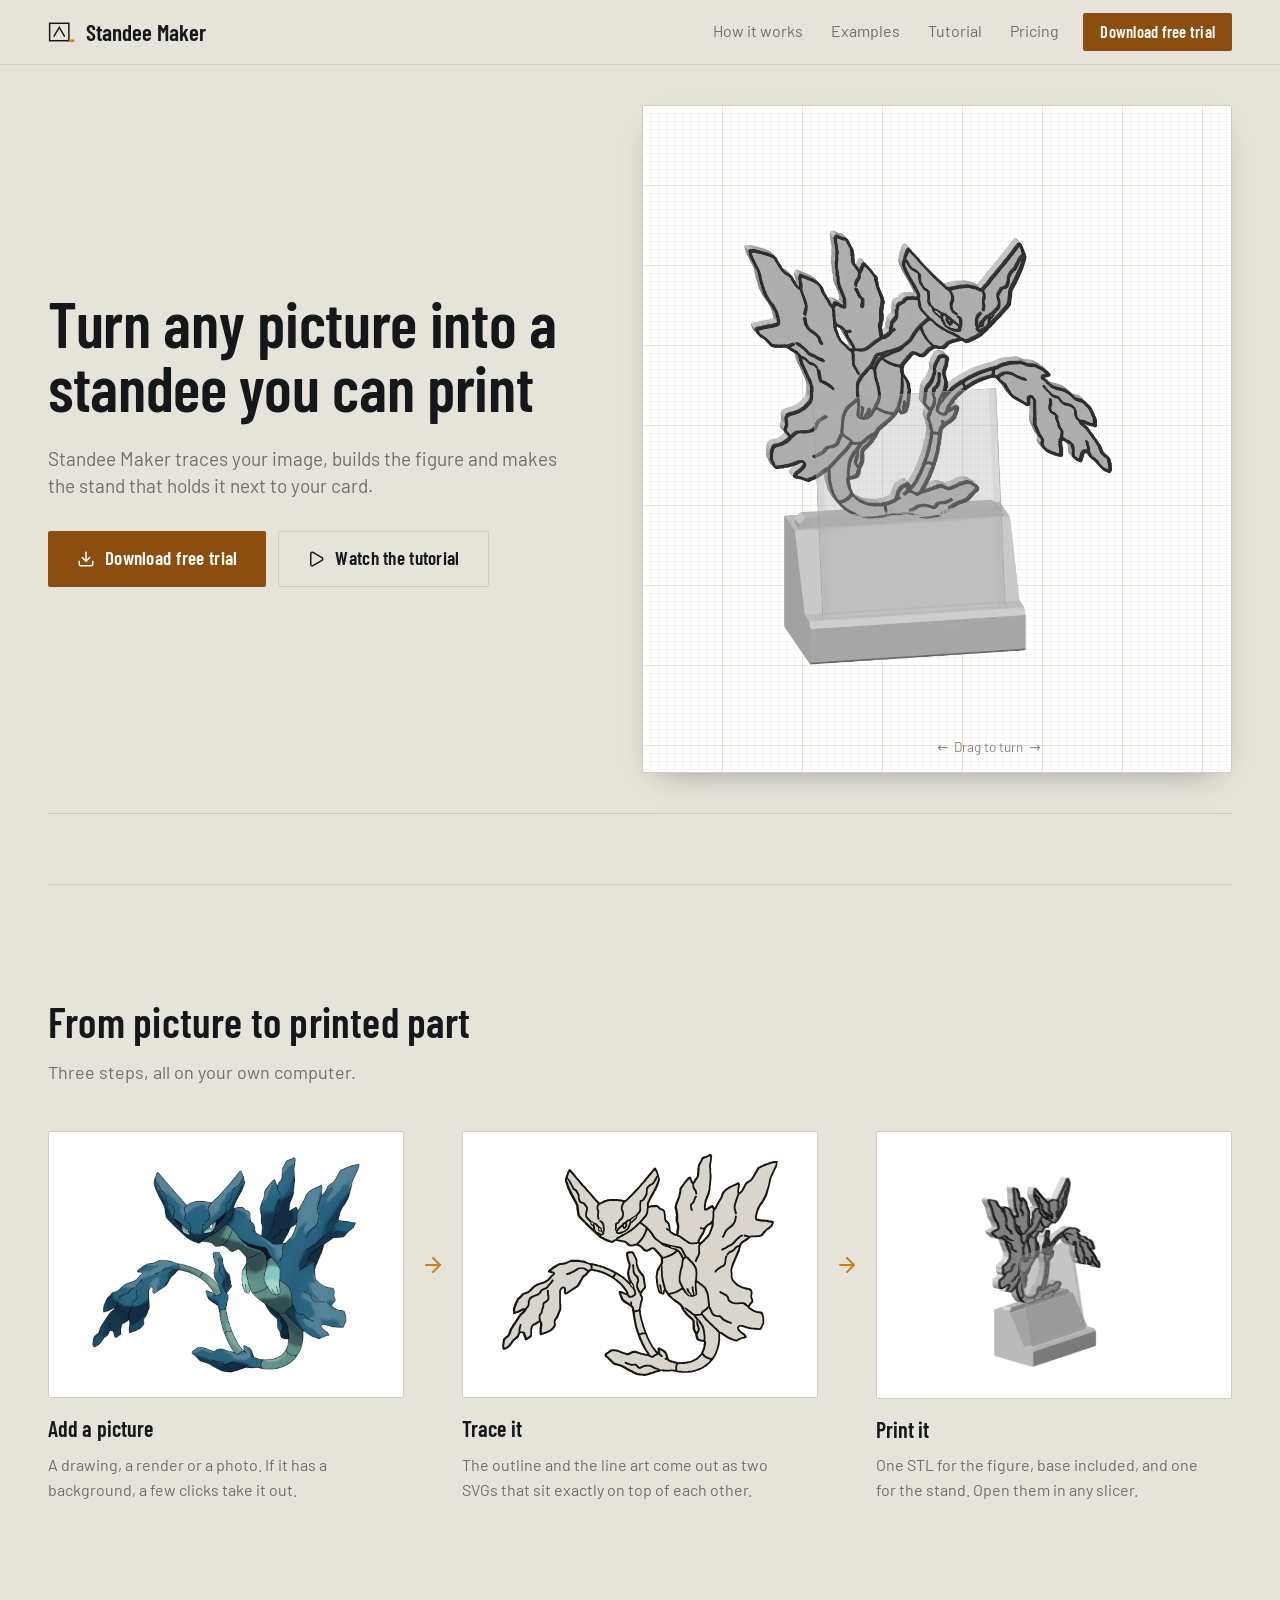
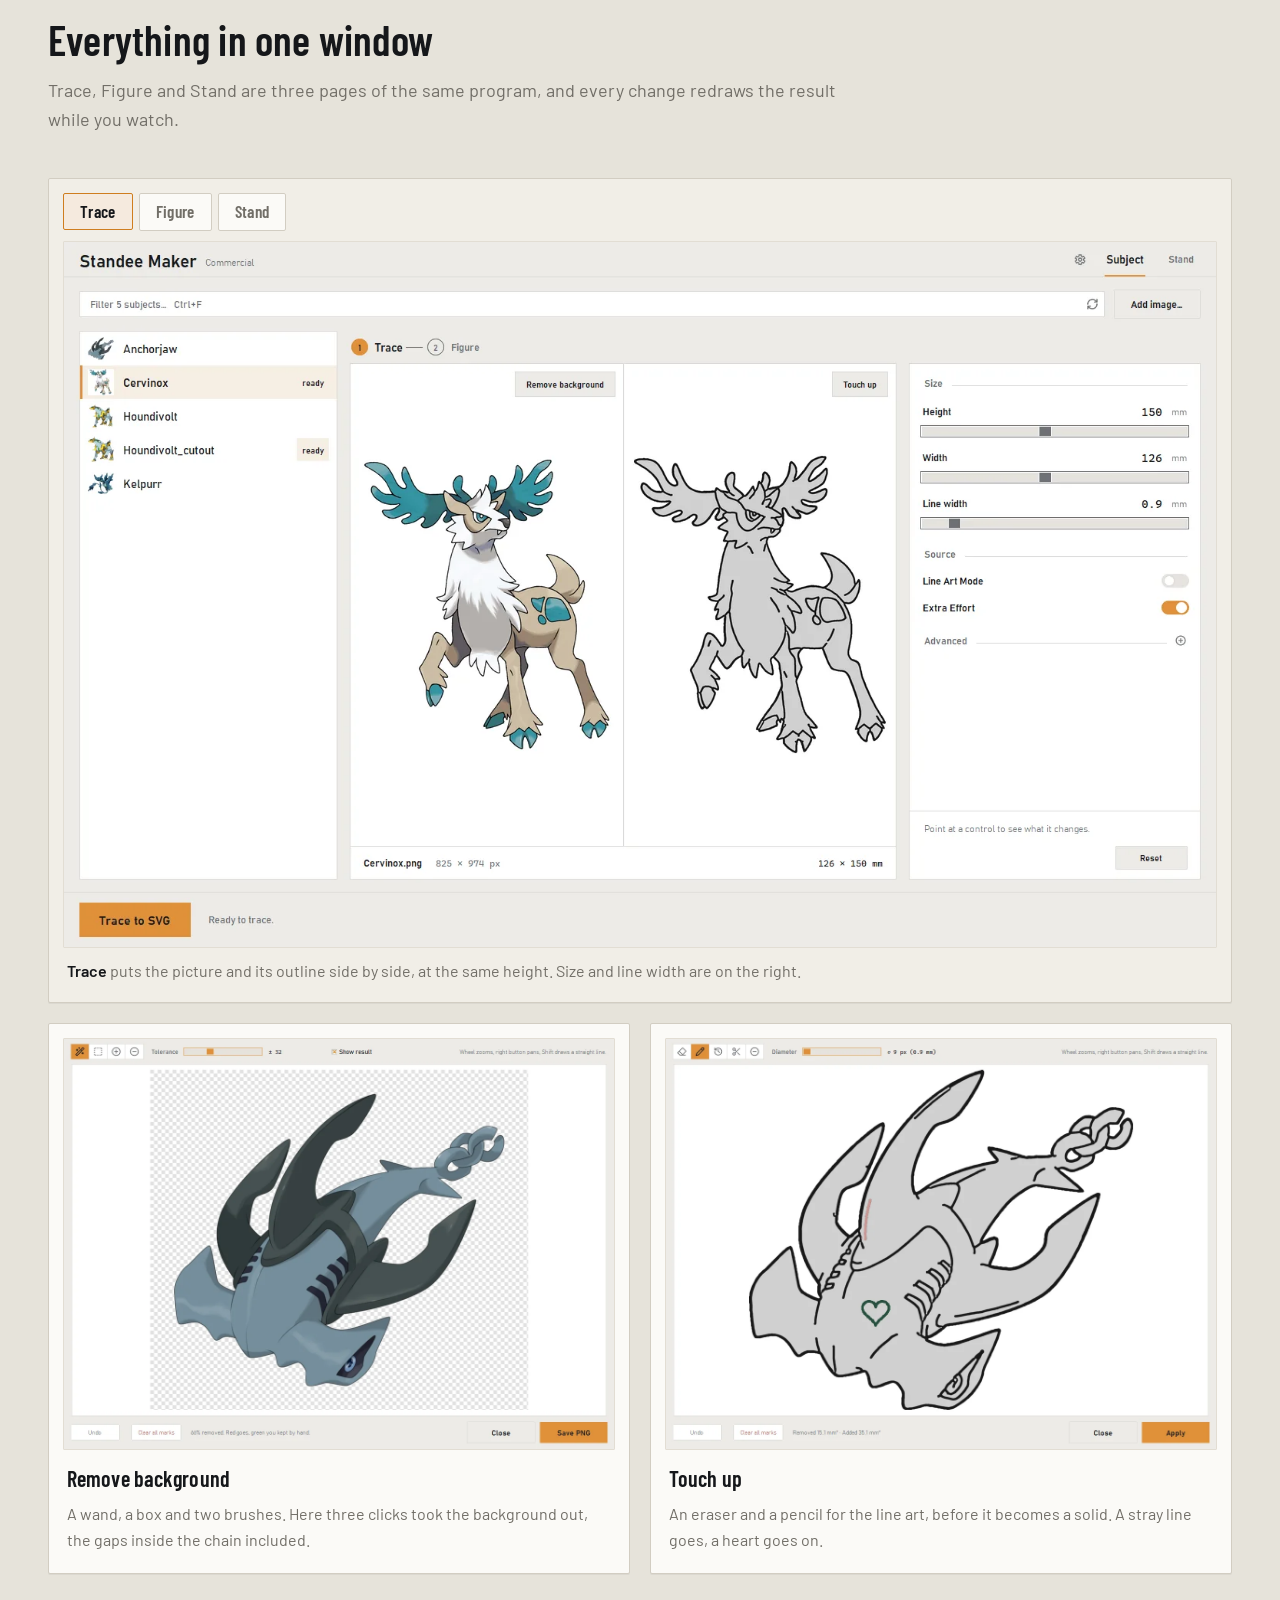
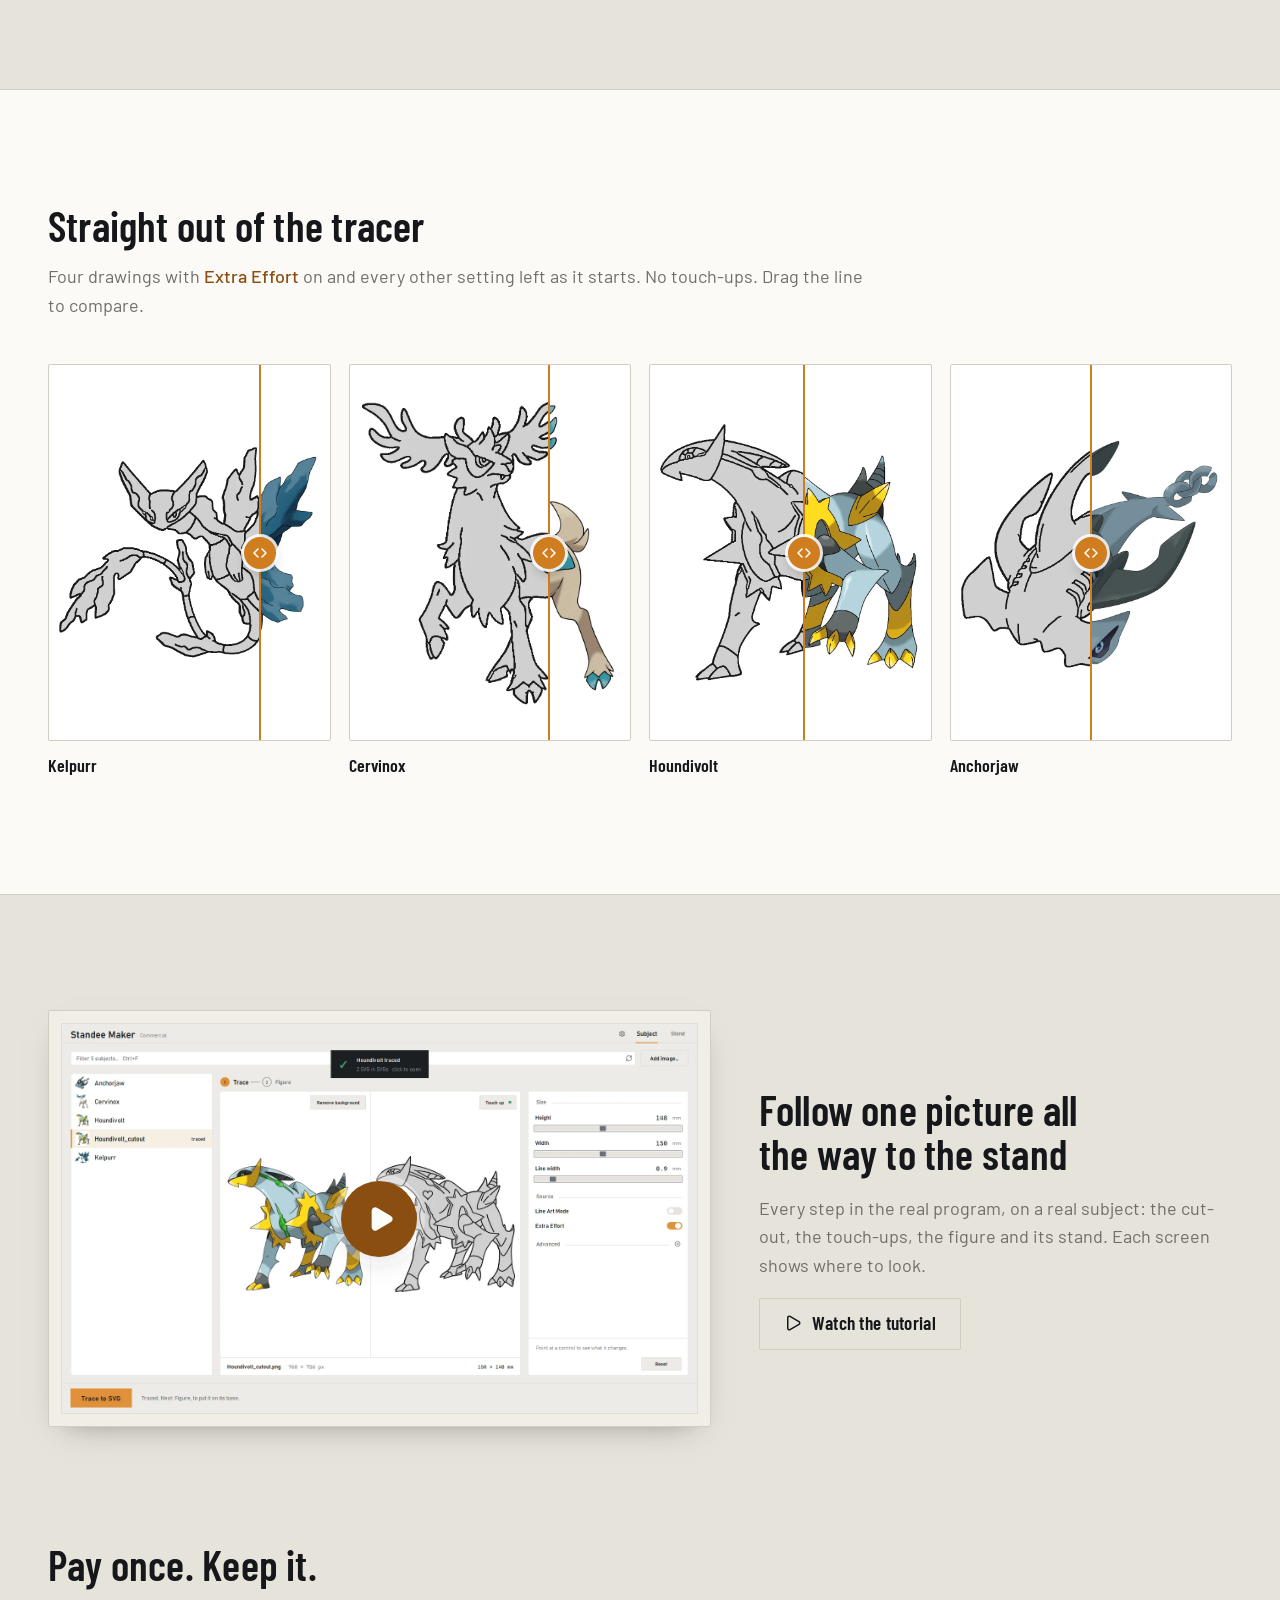
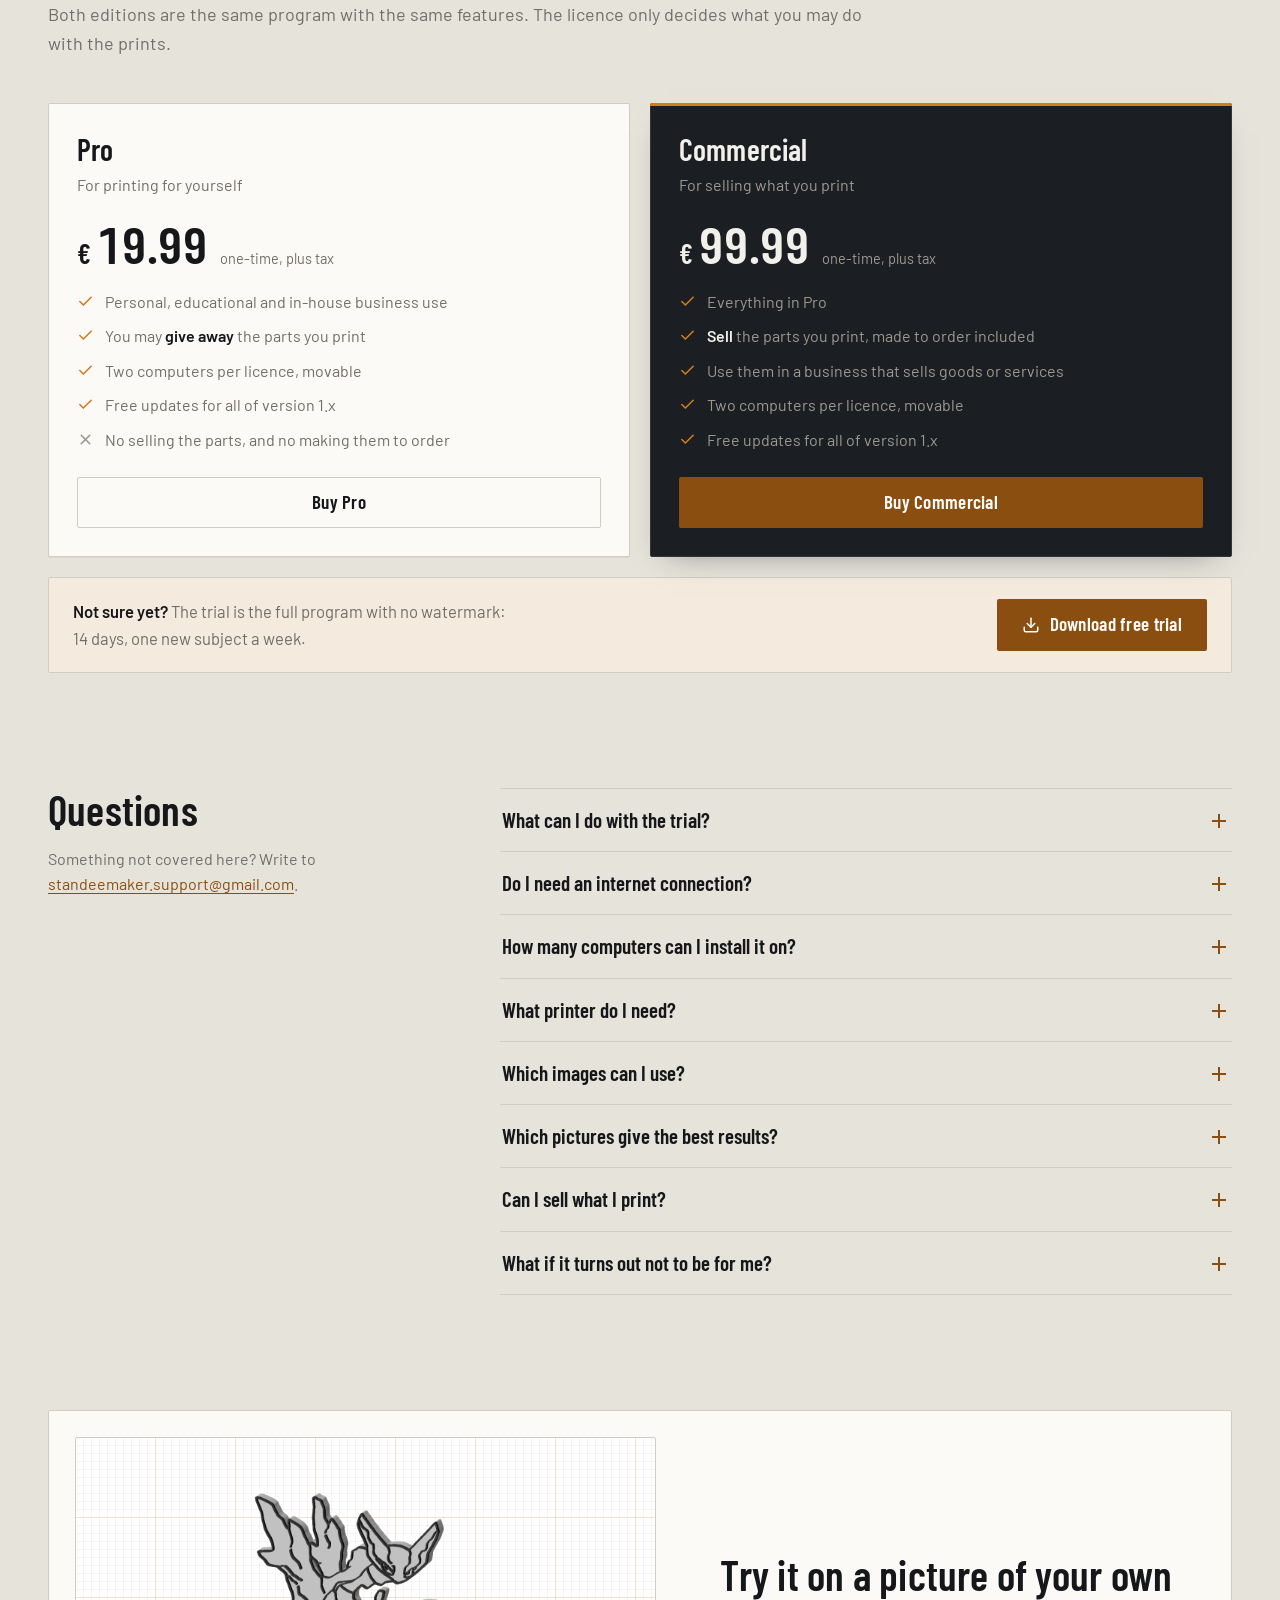
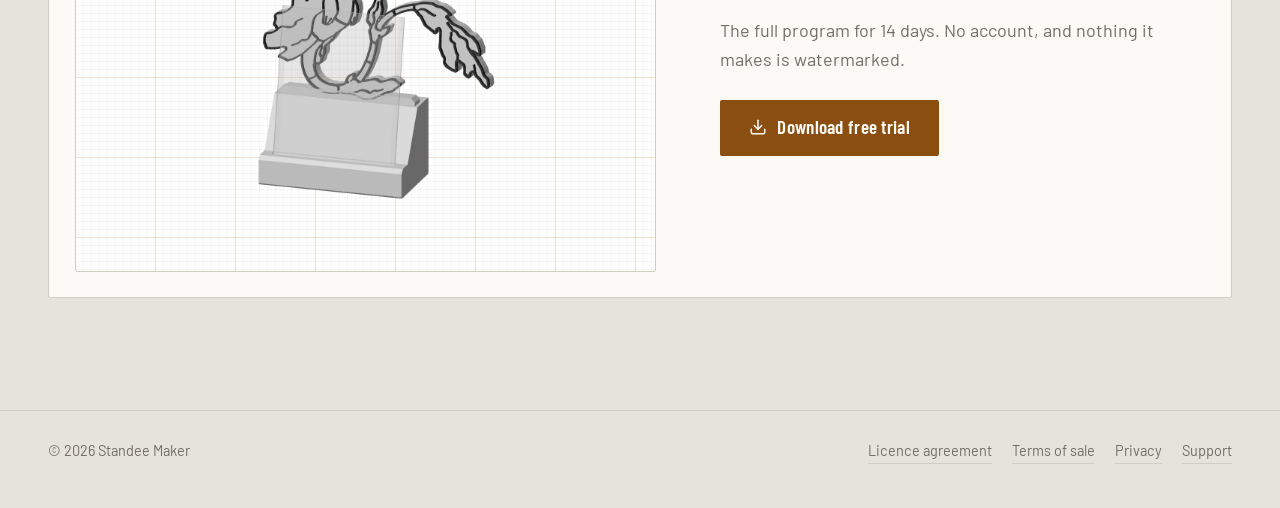
==== commit 54298a05: "Sito da PNG-Stand-Maker @ c37ebc3" ====
--- a/index.html
+++ b/index.html
@@ -29,7 +29,7 @@
 <!-- ?v= su foglio e script: GitHub Pages li lascia in cache dieci minuti, e una
      pagina nuova con lo script vecchio si rompe. Si alza a ogni modifica di
      styles.css o main.js, come TURN_V per le viste. -->
-<link rel="stylesheet" href="styles.css?v=8">
+<link rel="stylesheet" href="styles.css?v=9">
 </head>
 <body>
 <div class="sentinel" aria-hidden="true"></div>
@@ -94,7 +94,7 @@
     <ul class="facts">
       <li data-reveal style="--d:700ms">
         <svg class="i" viewBox="0 0 24 24" aria-hidden="true"><rect width="20" height="14" x="2" y="3" rx="2"/><line x1="8" x2="16" y1="21" y2="21"/><line x1="12" x2="12" y1="17" y2="21"/></svg>
-        <span>Windows 10 and 11</span>
+        <span>Windows 10+</span>
       </li>
       <li data-reveal style="--d:790ms">
         <svg class="i" viewBox="0 0 24 24" aria-hidden="true"><path d="M12 20h.01"/><path d="M8.5 16.429a5 5 0 0 1 7 0"/><path d="M5 12.859a10 10 0 0 1 5.17-2.69"/><path d="M19 12.859a10 10 0 0 0-2.007-1.523"/><path d="M2 8.82a15 15 0 0 1 4.177-2.643"/><path d="M22 8.82a15 15 0 0 0-11.288-3.764"/><path d="m2 2 20 20"/></svg>
@@ -368,7 +368,7 @@
     <div class="dlg-head">
       <div class="titles">
         <h2 id="dlg-trial-t">Free trial</h2>
-        <p class="sub">Standee Maker 1.0.0 for Windows 10 and 11, 64-bit</p>
+        <p class="sub">Standee Maker 1.0.0 for Windows&nbsp;10+,&nbsp;64&#8209;bit</p>
       </div>
       <button class="dlg-x" type="button" data-close aria-label="Close">
         <svg class="i" viewBox="0 0 24 24" aria-hidden="true"><path d="M18 6 6 18"/><path d="m6 6 12 12"/></svg>
@@ -397,7 +397,7 @@
     <div class="dlg-foot">
       <a class="btn btn-block" id="trial-dl" href="#" aria-disabled="true">
         <svg class="i i-down" viewBox="0 0 24 24" aria-hidden="true"><path d="M12 15V3"/><path d="M21 15v4a2 2 0 0 1-2 2H5a2 2 0 0 1-2-2v-4"/><path d="m7 10 5 5 5-5"/></svg>
-        <span id="trial-dl-label">Download Standee Maker Setup 1.0.0</span>
+        <span id="trial-dl-label">Download Standee Maker</span>
       </a>
       <p class="hint" id="trial-meta">Windows installer (.exe), 64-bit</p>
     </div>
--- a/styles.css
+++ b/styles.css
@@ -715,7 +715,9 @@
 .tour-badge circle{fill:var(--note);stroke:var(--note-halo);stroke-width:2px;vector-effect:non-scaling-stroke}
 .tour-badge text{fill:var(--note-ink);font-family:var(--mono);font-weight:500;text-anchor:middle;dominant-baseline:central}
 .tour-mark,.tour-badge{cursor:pointer;transition:opacity .2s}
-.tour-mark.off,.tour-badge.off{opacity:.28}
+/* scelto un punto, gli altri segni spariscono (e non si cliccano piu'):
+   sulla schermata resta solo quello di cui parla il testo */
+.tour-mark.off,.tour-badge.off{opacity:0;pointer-events:none}
 .tour-pulse{
   fill:none;stroke:var(--note);stroke-width:2.5px;vector-effect:non-scaling-stroke;
   transform-box:fill-box;transform-origin:center;animation:tour-pulse 1.6s ease-out infinite;
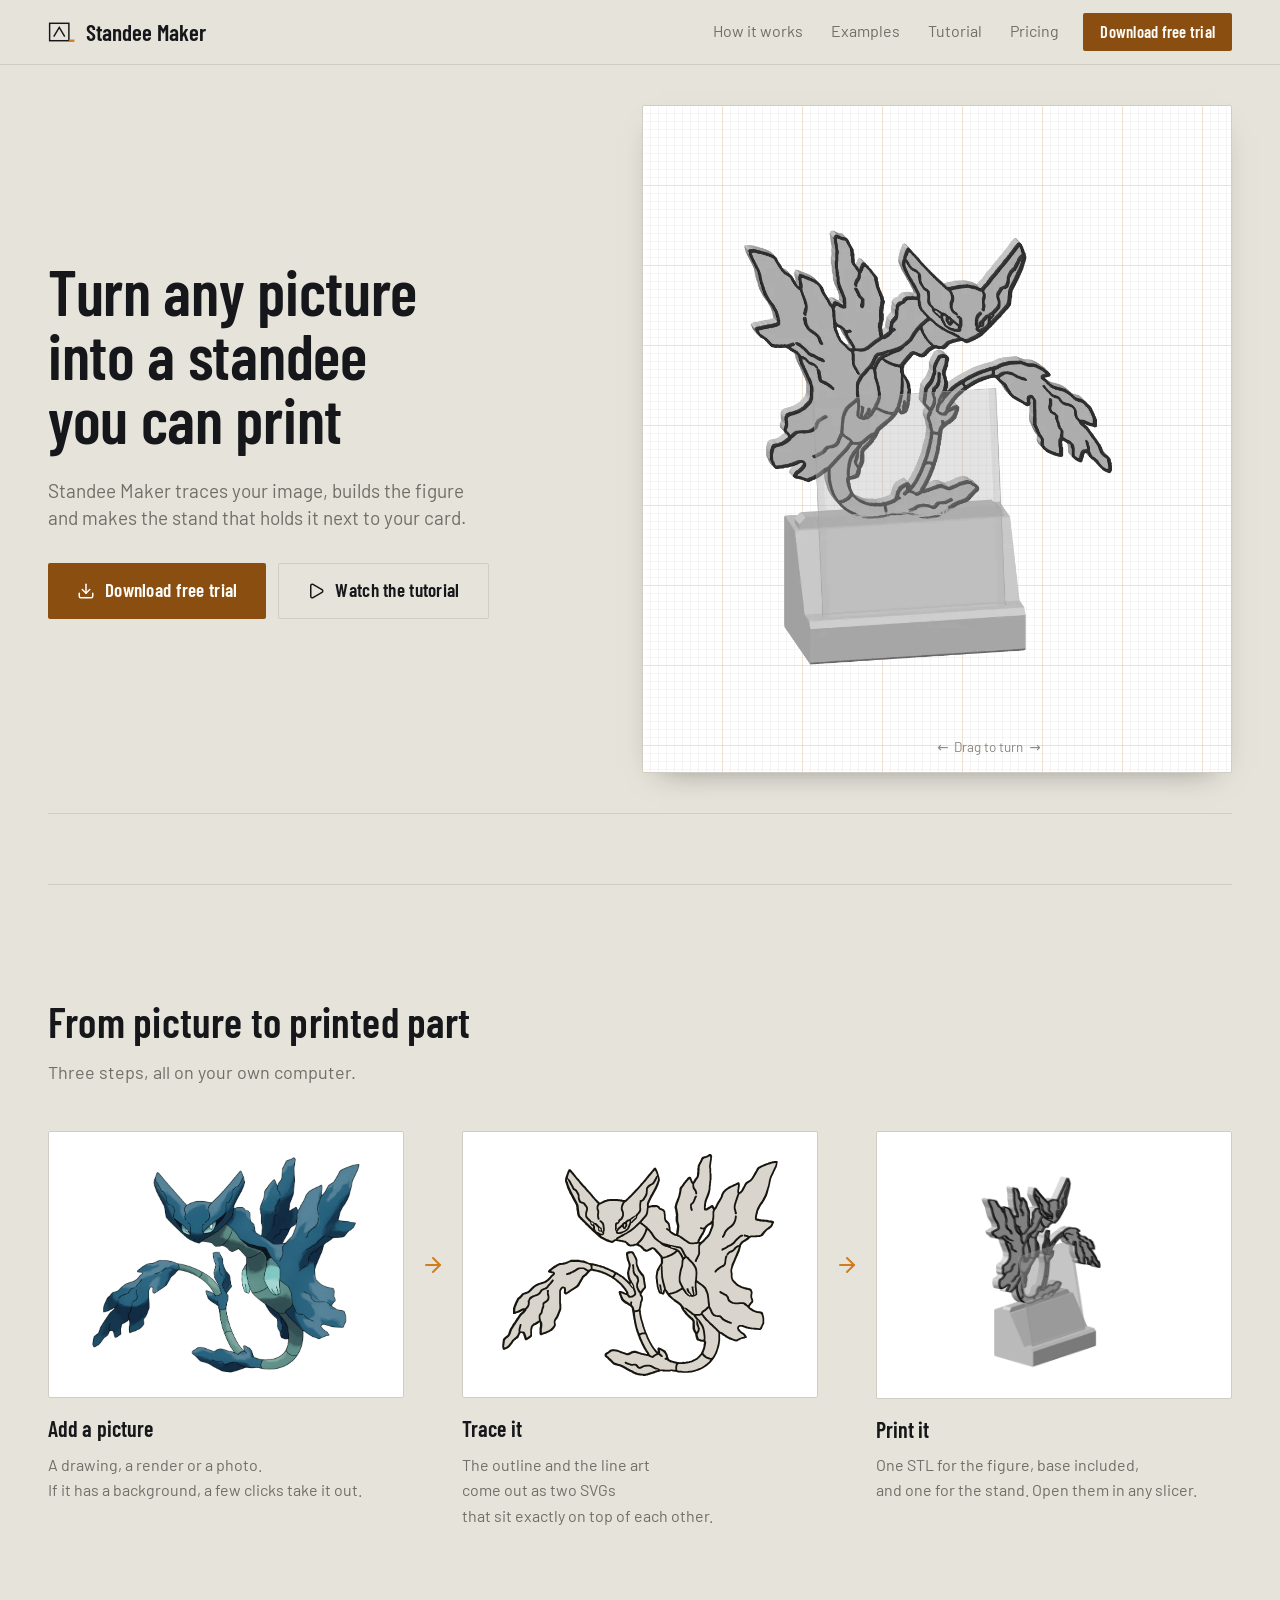
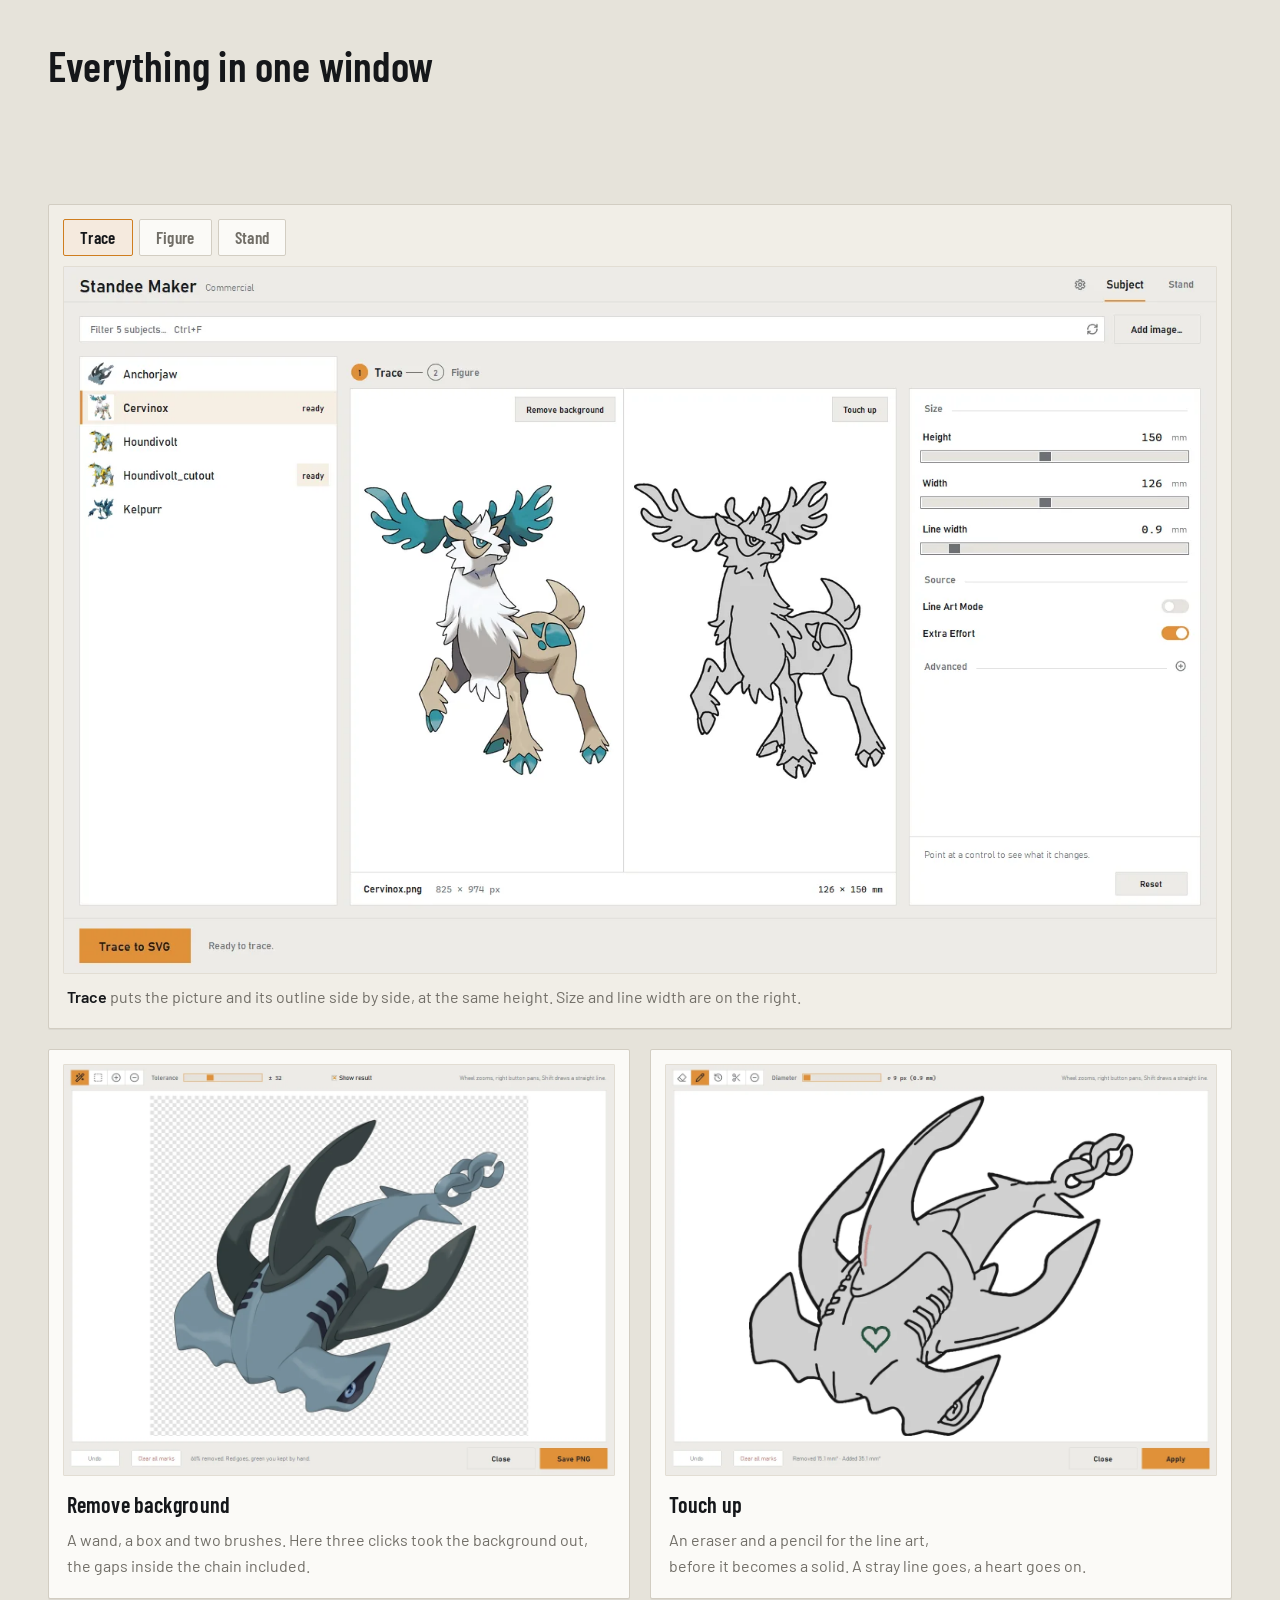
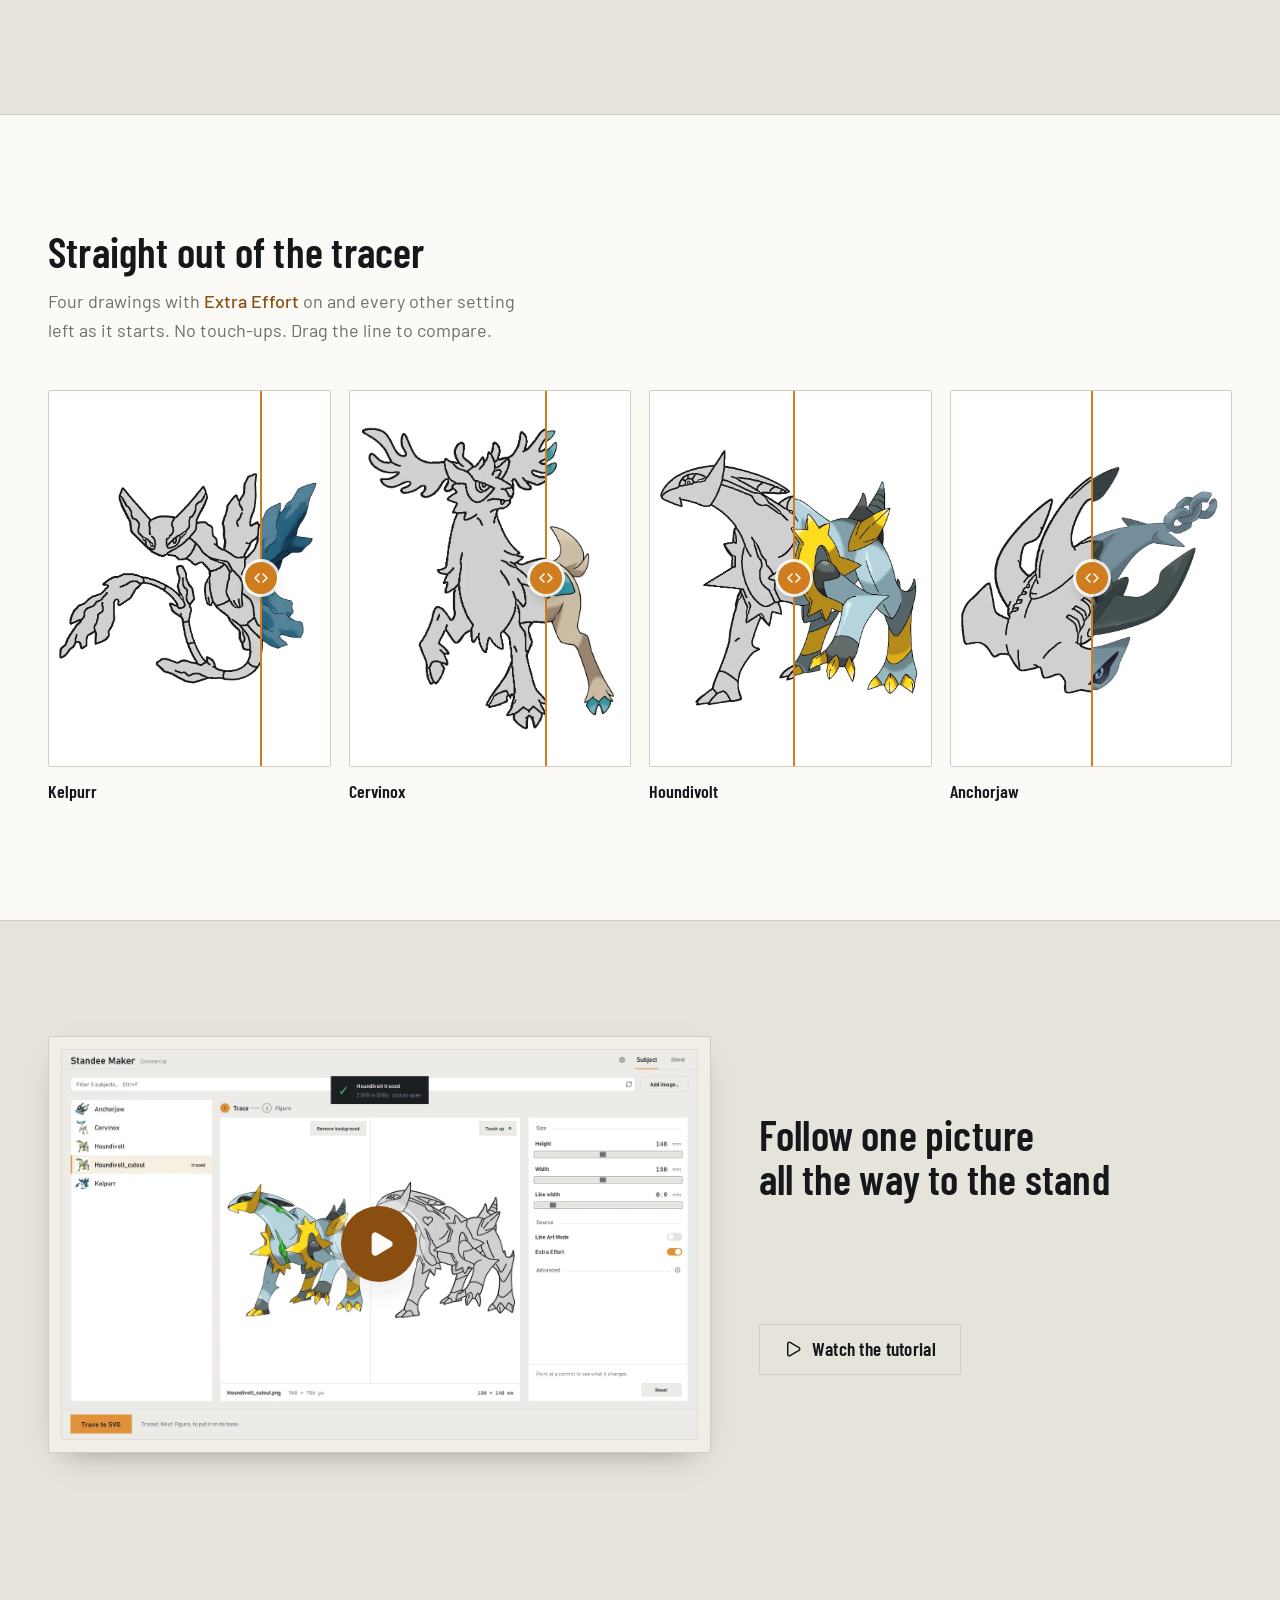
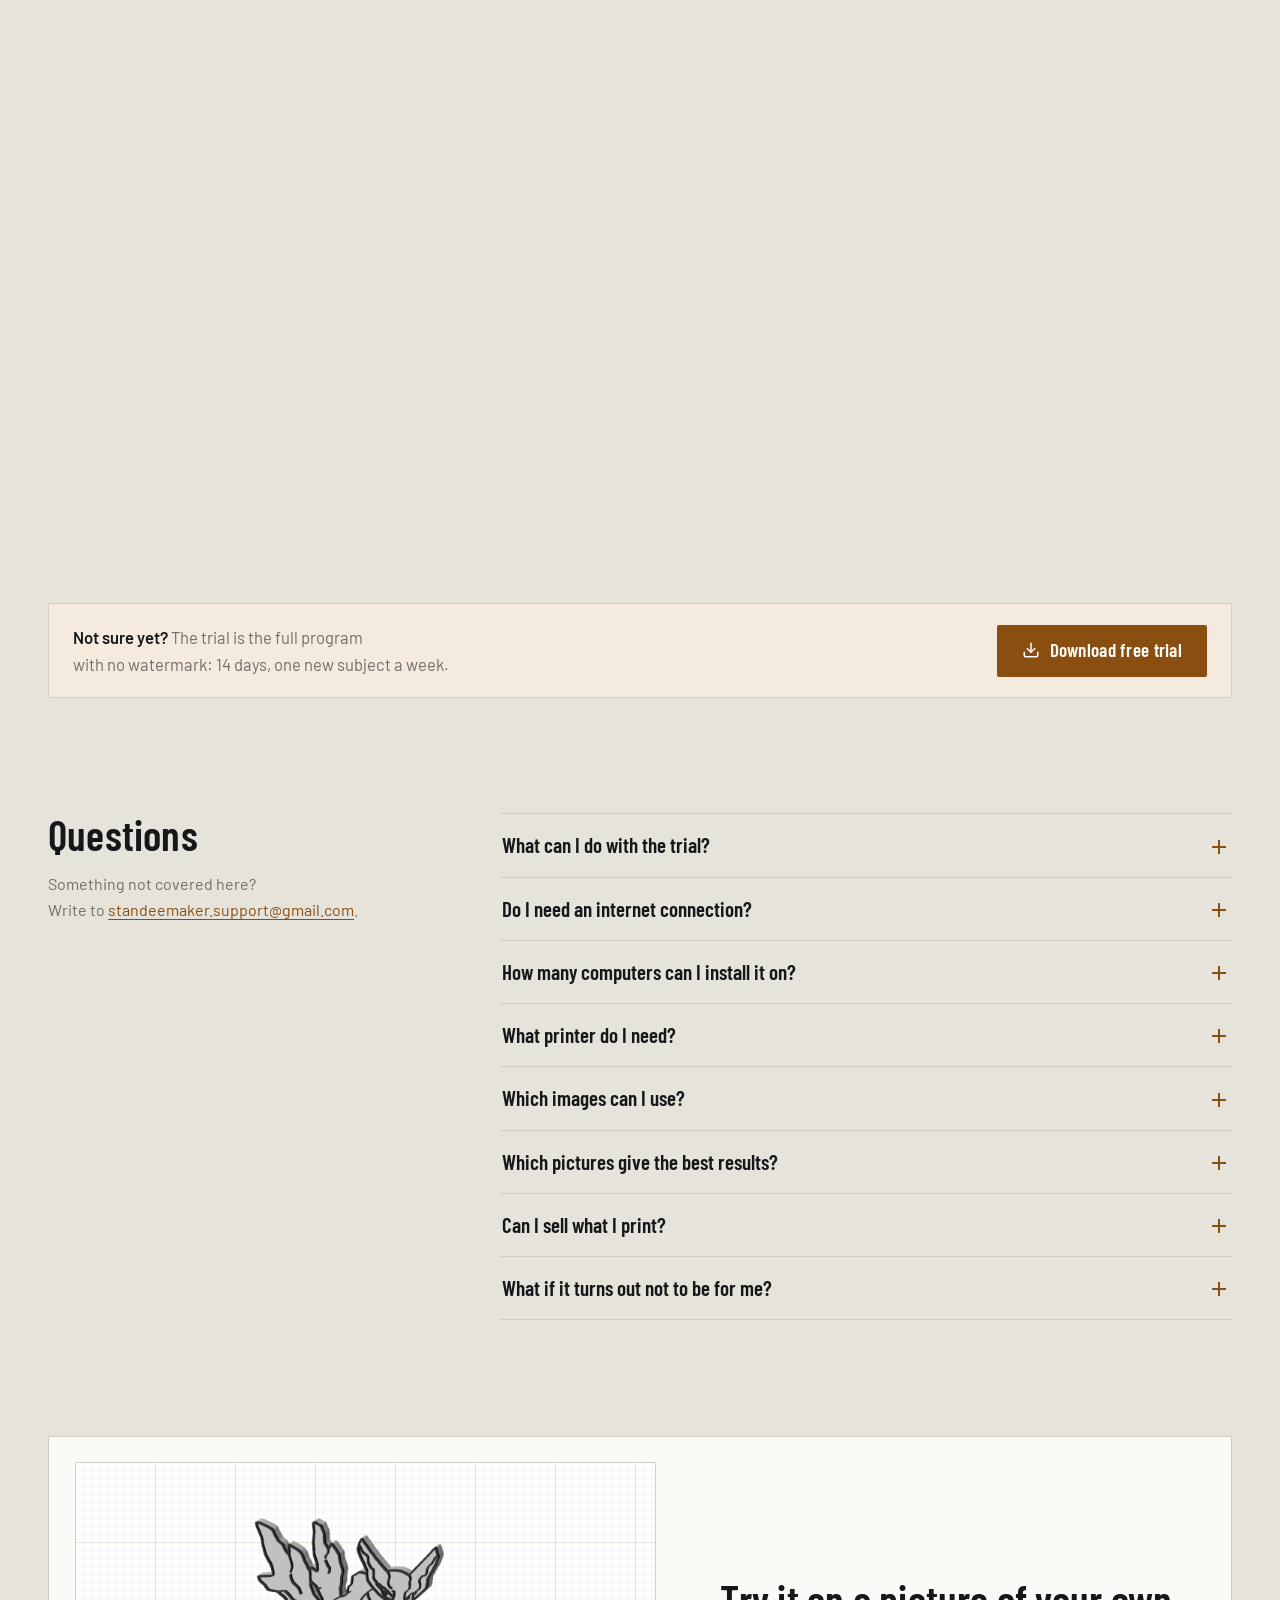
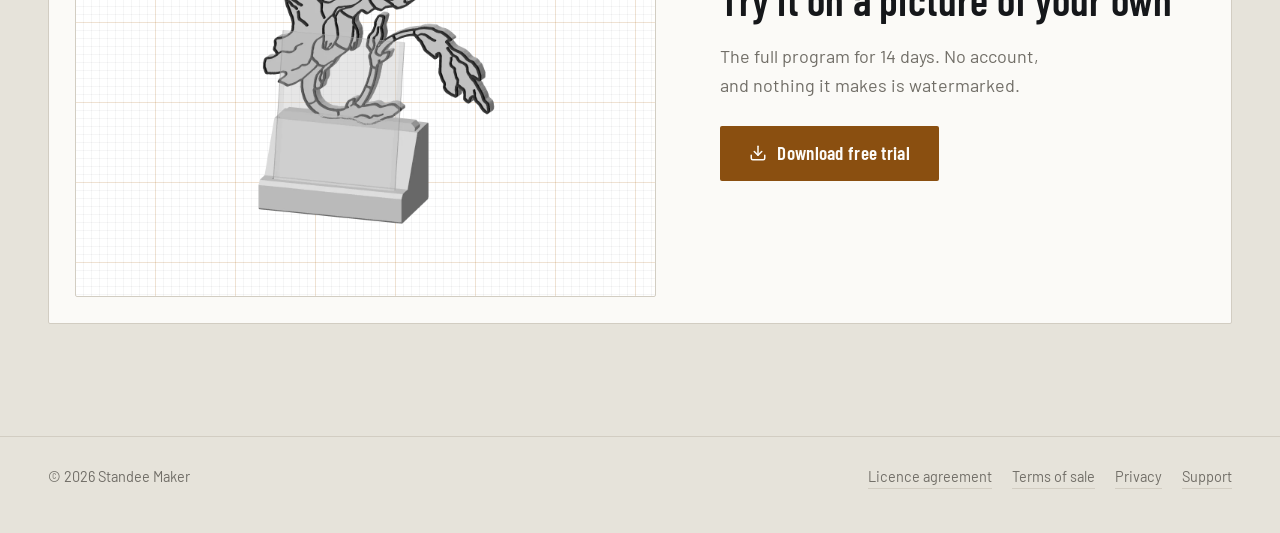
==== commit 07f46fa8: "Sito da PNG-Stand-Maker @ 8900097" ====
--- a/index.html
+++ b/index.html
@@ -29,7 +29,7 @@
 <!-- ?v= su foglio e script: GitHub Pages li lascia in cache dieci minuti, e una
      pagina nuova con lo script vecchio si rompe. Si alza a ogni modifica di
      styles.css o main.js, come TURN_V per le viste. -->
-<link rel="stylesheet" href="styles.css?v=9">
+<link rel="stylesheet" href="styles.css?v=11">
 </head>
 <body>
 <div class="sentinel" aria-hidden="true"></div>
@@ -64,9 +64,8 @@
        passo di "How it works". -->
   <section class="hero wrap">
     <div class="hero-copy">
-      <h1 data-split>Turn any picture into a standee you can print</h1>
-      <p class="hero-sub" data-reveal style="--d:360ms">Standee Maker traces your image, builds the figure and makes the stand
-      that holds it next to your card.</p>
+      <h1 data-split><span class="ph">Turn any picture</span> <span class="ph">into a standee</span> <span class="ph">you can print</span></h1>
+      <p class="hero-sub" data-reveal style="--d:360ms"><span class="ph">Standee Maker traces your image,</span> <span class="ph">builds the figure</span> <span class="ph">and makes the stand</span> <span class="ph">that holds it next to your card.</span></p>
       <div class="hero-cta" data-reveal style="--d:500ms">
         <button class="btn" type="button" data-open="dlg-trial">
           <svg class="i i-down" viewBox="0 0 24 24" aria-hidden="true"><path d="M12 15V3"/><path d="M21 15v4a2 2 0 0 1-2 2H5a2 2 0 0 1-2-2v-4"/><path d="m7 10 5 5 5-5"/></svg>
@@ -122,21 +121,21 @@
         <div class="trip-art graph"><img src="assets/source.webp" width="821" height="668" loading="lazy"
              alt="The starting picture: a colour character on a transparent background"></div>
         <h3>Add a picture</h3>
-        <p>A drawing, a render or a photo. If it has a background, a few clicks take it out.</p>
+        <p><span class="ph">A drawing, a render or a photo.</span> <span class="ph">If it has a background,</span> <span class="ph">a few clicks take it out.</span></p>
       </li>
       <li class="trip" data-reveal style="--d:120ms">
         <svg class="i trip-join" viewBox="0 0 24 24" aria-hidden="true"><path d="M5 12h14"/><path d="m12 5 7 7-7 7"/></svg>
         <div class="trip-art graph scan-me" id="trace-art"><img src="assets/trace/kelpurr.svg" loading="lazy"
              alt="The traced picture: silhouette in grey, line art in black"><span class="trip-scan" aria-hidden="true"></span></div>
         <h3>Trace it</h3>
-        <p>The outline and the line art come out as two SVGs that sit exactly on top of each other.</p>
+        <p><span class="ph">The outline and the line art</span> <span class="ph">come out as two SVGs</span> <span class="ph">that sit exactly on top of each other.</span></p>
       </li>
       <li class="trip" data-reveal style="--d:240ms">
         <svg class="i trip-join" viewBox="0 0 24 24" aria-hidden="true"><path d="M5 12h14"/><path d="m12 5 7 7-7 7"/></svg>
         <div class="trip-art graph" id="print-slot"><img class="still" src="assets/turn/t65.webp?v=6" width="1040" height="1360" loading="lazy"
              alt="The finished part in its stand, seen from the side"></div>
         <h3>Print it</h3>
-        <p>One STL for the figure, base included, and one for the stand. Open them in any slicer.</p>
+        <p><span class="ph">One STL for the figure,</span> <span class="ph">base included,</span> <span class="ph">and one for the stand.</span> <span class="ph">Open them in any slicer.</span></p>
       </li>
     </ol>
   </section>
@@ -145,8 +144,7 @@
   <section id="app" class="wrap sec">
     <div class="sec-head">
       <h2 data-split>Everything in one window</h2>
-      <p data-reveal style="--d:180ms">Trace, Figure and Stand are three pages of the same program, and every change redraws
-      the result while you watch.</p>
+      <p data-reveal style="--d:180ms"><span class="ph">Trace, Figure and Stand</span> <span class="ph">are three pages of the same program,</span> <span class="ph">and every change redraws the result</span> <span class="ph">while you watch.</span></p>
     </div>
 
     <div class="bento" data-reveal>
@@ -164,22 +162,19 @@
         </div>
         <!-- La prima nota e' anche scritta qui: chi ha il JavaScript spento la legge
              lo stesso. Deve restare uguale a NOTES[0] in main.js. -->
-        <p class="note" id="unote"><b>Trace</b> puts the picture and its outline side by side, at
-        the same height. Size and line width are on the right.</p>
+        <p class="note" id="unote"><span class="ph"><b>Trace</b> puts the picture and its outline</span> <span class="ph">side by side, at the same height.</span> <span class="ph">Size and line width are on the right.</span></p>
       </div>
 
       <div class="cell">
         <div class="cell-img"><img src="assets/ui/cutout.webp" width="1180" height="880" loading="lazy" alt="The Remove background window: the background gone, the subject on a chequerboard"></div>
         <h3>Remove background</h3>
-        <p class="note">A wand, a box and two brushes. Here three clicks took the background out,
-        the gaps inside the chain included.</p>
+        <p class="note"><span class="ph">A wand, a box and two brushes.</span> <span class="ph">Here three clicks took the background out,</span> <span class="ph">the gaps inside the chain included.</span></p>
       </div>
 
       <div class="cell">
         <div class="cell-img"><img src="assets/ui/retouch.webp" width="1180" height="880" loading="lazy" alt="The Touch up window: eraser and pencil on the traced line art"></div>
         <h3>Touch up</h3>
-        <p class="note">An eraser and a pencil for the line art, before it becomes a solid. A stray
-        line goes, a heart goes on.</p>
+        <p class="note"><span class="ph">An eraser and a pencil for the line art,</span> <span class="ph">before it becomes a solid.</span> <span class="ph">A stray line goes,</span> <span class="ph">a heart goes on.</span></p>
       </div>
     </div>
   </section>
@@ -188,8 +183,7 @@
   <section id="examples" class="wrap sec band">
     <div class="sec-head">
       <h2 data-split>Straight out of the tracer</h2>
-      <p data-reveal style="--d:180ms">Four drawings with <em>Extra Effort</em> on and every other setting left as it starts.
-      No touch-ups. Drag the line to compare.</p>
+      <p data-reveal style="--d:180ms"><span class="ph">Four drawings with <em>Extra Effort</em> on</span> <span class="ph">and every other setting</span> <span class="ph">left as it starts.</span> <span class="ph">No touch-ups.</span> <span class="ph">Drag the line to compare.</span></p>
     </div>
     <div class="grid" id="grid" data-reveal></div>
   </section>
@@ -204,9 +198,8 @@
         </span>
       </button>
       <div class="split-copy">
-        <h2 data-split>Follow one picture all the way to the stand</h2>
-        <p data-reveal style="--d:180ms">Every step in the real program, on a real subject: the cut-out, the touch-ups, the
-        figure and its stand. Each screen shows where to look.</p>
+        <h2 data-split><span class="ph">Follow one picture</span> <span class="ph">all the way</span> <span class="ph">to the stand</span></h2>
+        <p data-reveal style="--d:180ms"><span class="ph">Every step in the real program,</span> <span class="ph">on a real subject:</span> <span class="ph">the cut-out, the touch-ups,</span> <span class="ph">the figure and its stand.</span> <span class="ph">Each screen shows where to look.</span></p>
         <button class="btn btn-ghost" type="button" data-tour="0">
           <svg class="i i-play" viewBox="0 0 24 24" aria-hidden="true"><path d="M5 5a2 2 0 0 1 3.008-1.728l11.997 6.998a2 2 0 0 1 .003 3.458l-12 7A2 2 0 0 1 5 19z"/></svg>
           Watch the tutorial
@@ -219,8 +212,7 @@
   <section id="pricing" class="wrap sec">
     <div class="sec-head">
       <h2 data-split>Pay once. Keep it.</h2>
-      <p data-reveal style="--d:180ms">Both editions are the same program with the same features. The licence only decides what
-      you may do with the prints.</p>
+      <p data-reveal style="--d:180ms"><span class="ph">Both editions are the same program</span> <span class="ph">with the same features.</span> <span class="ph">The licence only decides</span> <span class="ph">what you may do with the prints.</span></p>
     </div>
 
     <div class="plans" data-reveal>
@@ -254,8 +246,7 @@
     </div>
 
     <div class="trialbar" data-reveal>
-      <p><b>Not sure yet?</b> The trial is the full program with no watermark: 14&nbsp;days, one new
-      subject a week.</p>
+      <p><span class="ph"><b>Not sure yet?</b></span> <span class="ph">The trial is the full program</span> <span class="ph">with no watermark:</span> <span class="ph">14&nbsp;days, one new subject a week.</span></p>
       <button class="btn" type="button" data-open="dlg-trial">
         <svg class="i i-down" viewBox="0 0 24 24" aria-hidden="true"><path d="M12 15V3"/><path d="M21 15v4a2 2 0 0 1-2 2H5a2 2 0 0 1-2-2v-4"/><path d="m7 10 5 5 5-5"/></svg>
         Download free trial
@@ -268,8 +259,7 @@
     <div class="faq-wrap">
       <div class="faq-side">
         <h2 data-split>Questions</h2>
-        <p>Something not covered here? Write to
-        <a href="mailto:standeemaker.support@gmail.com">standeemaker.support@gmail.com</a>.</p>
+        <p><span class="ph">Something not covered here?</span> <span class="ph">Write to <a href="mailto:standeemaker.support@gmail.com">standeemaker.support@gmail.com</a>.</span></p>
       </div>
       <div class="faq" data-reveal>
         <details>
@@ -339,7 +329,7 @@
            alt="The finished part in its stand, turned a little to the side"></div>
       <div class="outro-copy">
         <h2 data-split>Try it on a picture of your own</h2>
-        <p>The full program for 14&nbsp;days. No account, and nothing it makes is watermarked.</p>
+        <p><span class="ph">The full program for 14&nbsp;days.</span> <span class="ph">No account,</span> <span class="ph">and nothing it makes is watermarked.</span></p>
         <button class="btn" type="button" data-open="dlg-trial">
           <svg class="i i-down" viewBox="0 0 24 24" aria-hidden="true"><path d="M12 15V3"/><path d="M21 15v4a2 2 0 0 1-2 2H5a2 2 0 0 1-2-2v-4"/><path d="m7 10 5 5 5-5"/></svg>
           Download free trial
@@ -511,6 +501,6 @@
   </div>
 </dialog>
 
-<script src="main.js?v=10"></script>
+<script src="main.js?v=11"></script>
 </body>
 </html>
--- a/styles.css
+++ b/styles.css
@@ -148,6 +148,15 @@
 h2{font-size:clamp(32px,3.3vw,74px);line-height:1.04;text-wrap:balance}
 h3{font-size:clamp(22px,1.5vw,32px);line-height:1.15}
 p{margin:0;text-wrap:pretty}             /* niente parola sola sull'ultima riga */
+/* Un pezzo di frase che non si spezza: nei testi brevi il browser va a capo
+   fra un pezzo e l'altro invece che dove finisce la riga ("If it has a /
+   background"). I pezzi stanno sui confini naturali (virgole, "and",
+   "that") e sono corti, sotto i 40 caratteri: dove c'e' spazio se ne
+   mettono piu' d'uno per riga, e anche sul telefono ognuno sta intero. Con i
+   pezzi indivisibili il bilanciamento sceglie il taglio che rende le righe
+   piu' uguali, di solito quello dove cambia il senso. */
+.ph{display:inline-block}
+p:has(> .ph){text-wrap:balance}
 .mm{font-family:var(--mono);font-variant-numeric:tabular-nums;font-size:.92em}
 em{font-style:normal;color:var(--amber-ink);font-weight:500}
 b{font-weight:600}
@@ -520,8 +529,9 @@
    sotto righe piu' lunghe andavano a capo lasciando una fascia vuota a
    destra. E' la colonna delle domande ad avere la misura giusta per leggere
    (44em, circa 85 caratteri per riga), a filo del bordo destro della pagina;
-   lo spazio in piu' va a quella del titolo. */
-.faq-wrap{display:grid;grid-template-columns:minmax(0,1fr) minmax(0,44em);gap:48px;align-items:start}
+   lo spazio in piu' va a quella del titolo, che pero' non scende sotto i
+   15em: verso i 1024 px veniva schiacciata a meno di 150 px. */
+.faq-wrap{display:grid;grid-template-columns:minmax(15em,1fr) minmax(0,44em);gap:48px;align-items:start}
 .faq-side{position:sticky;top:96px;display:flex;flex-direction:column;gap:14px}
 .faq-side p{color:var(--ink-soft);font-size:16px}
 .faq{border-top:1px solid var(--rule)}
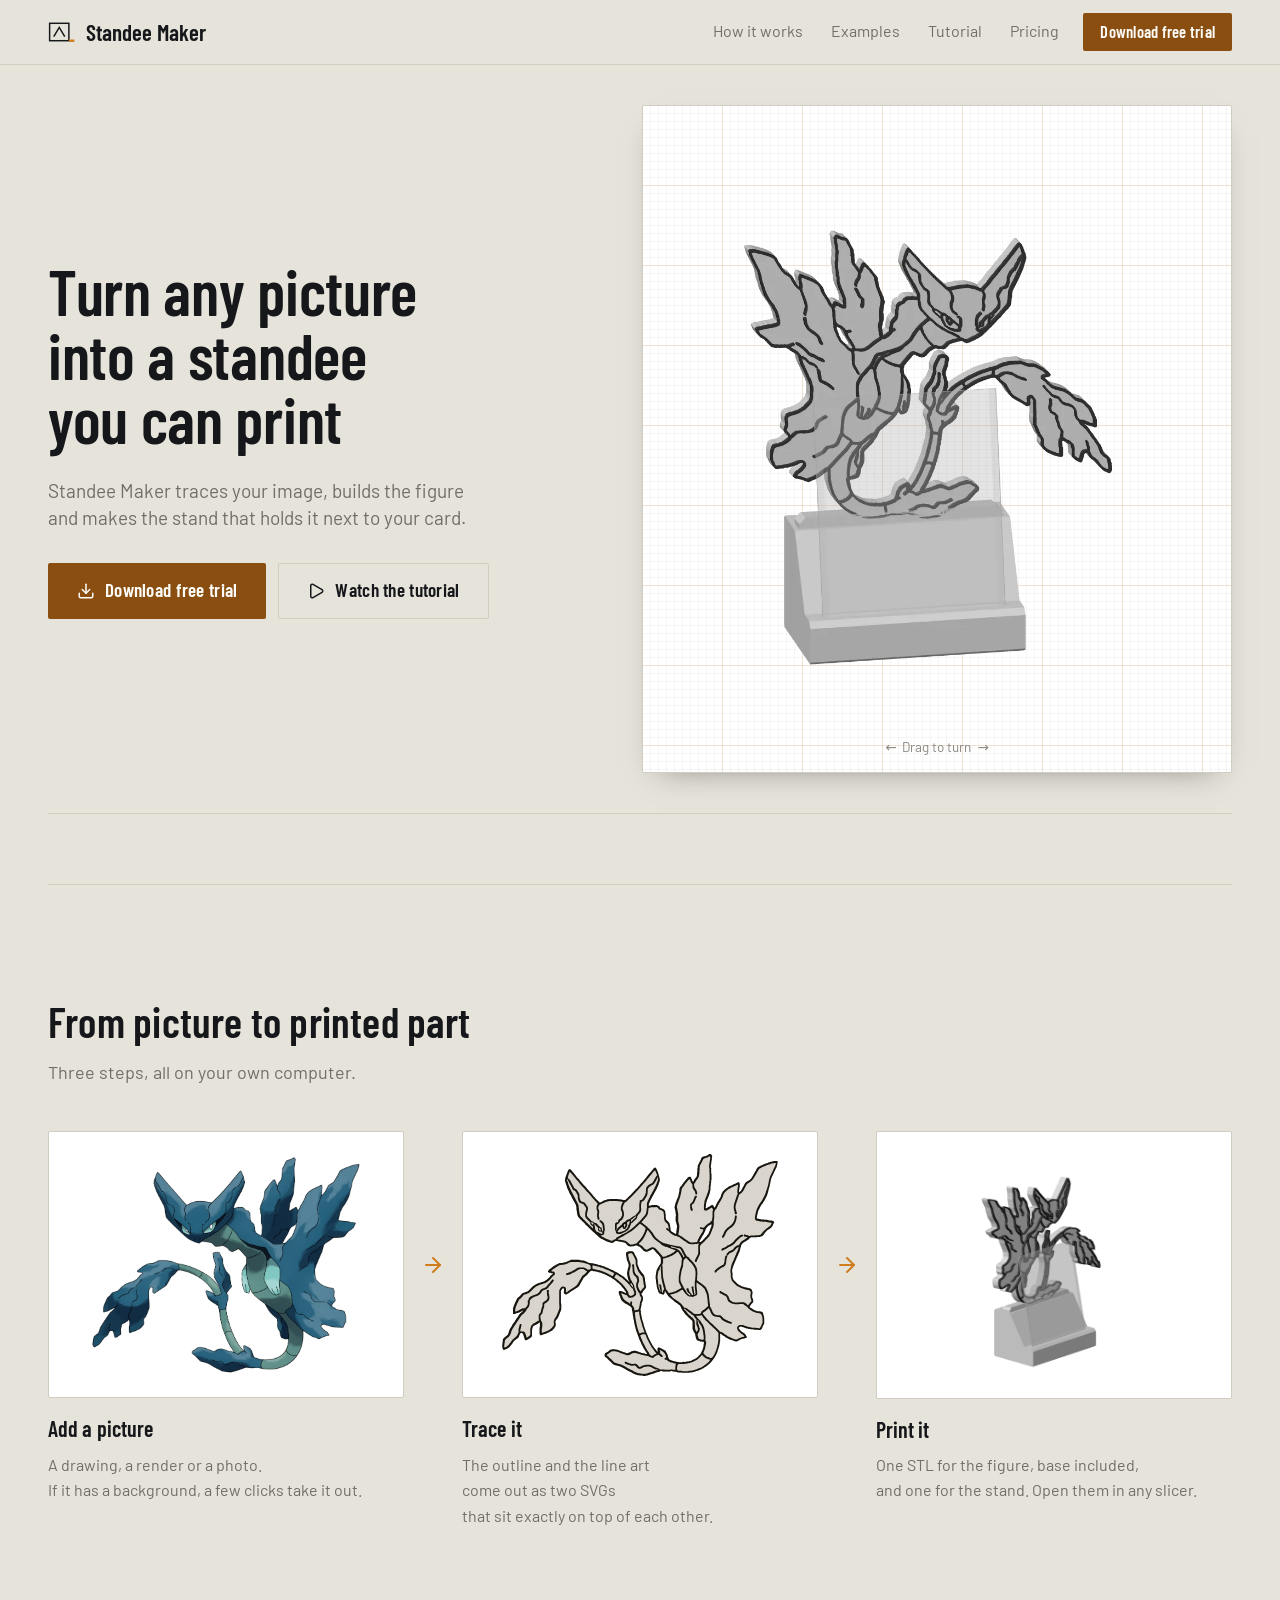
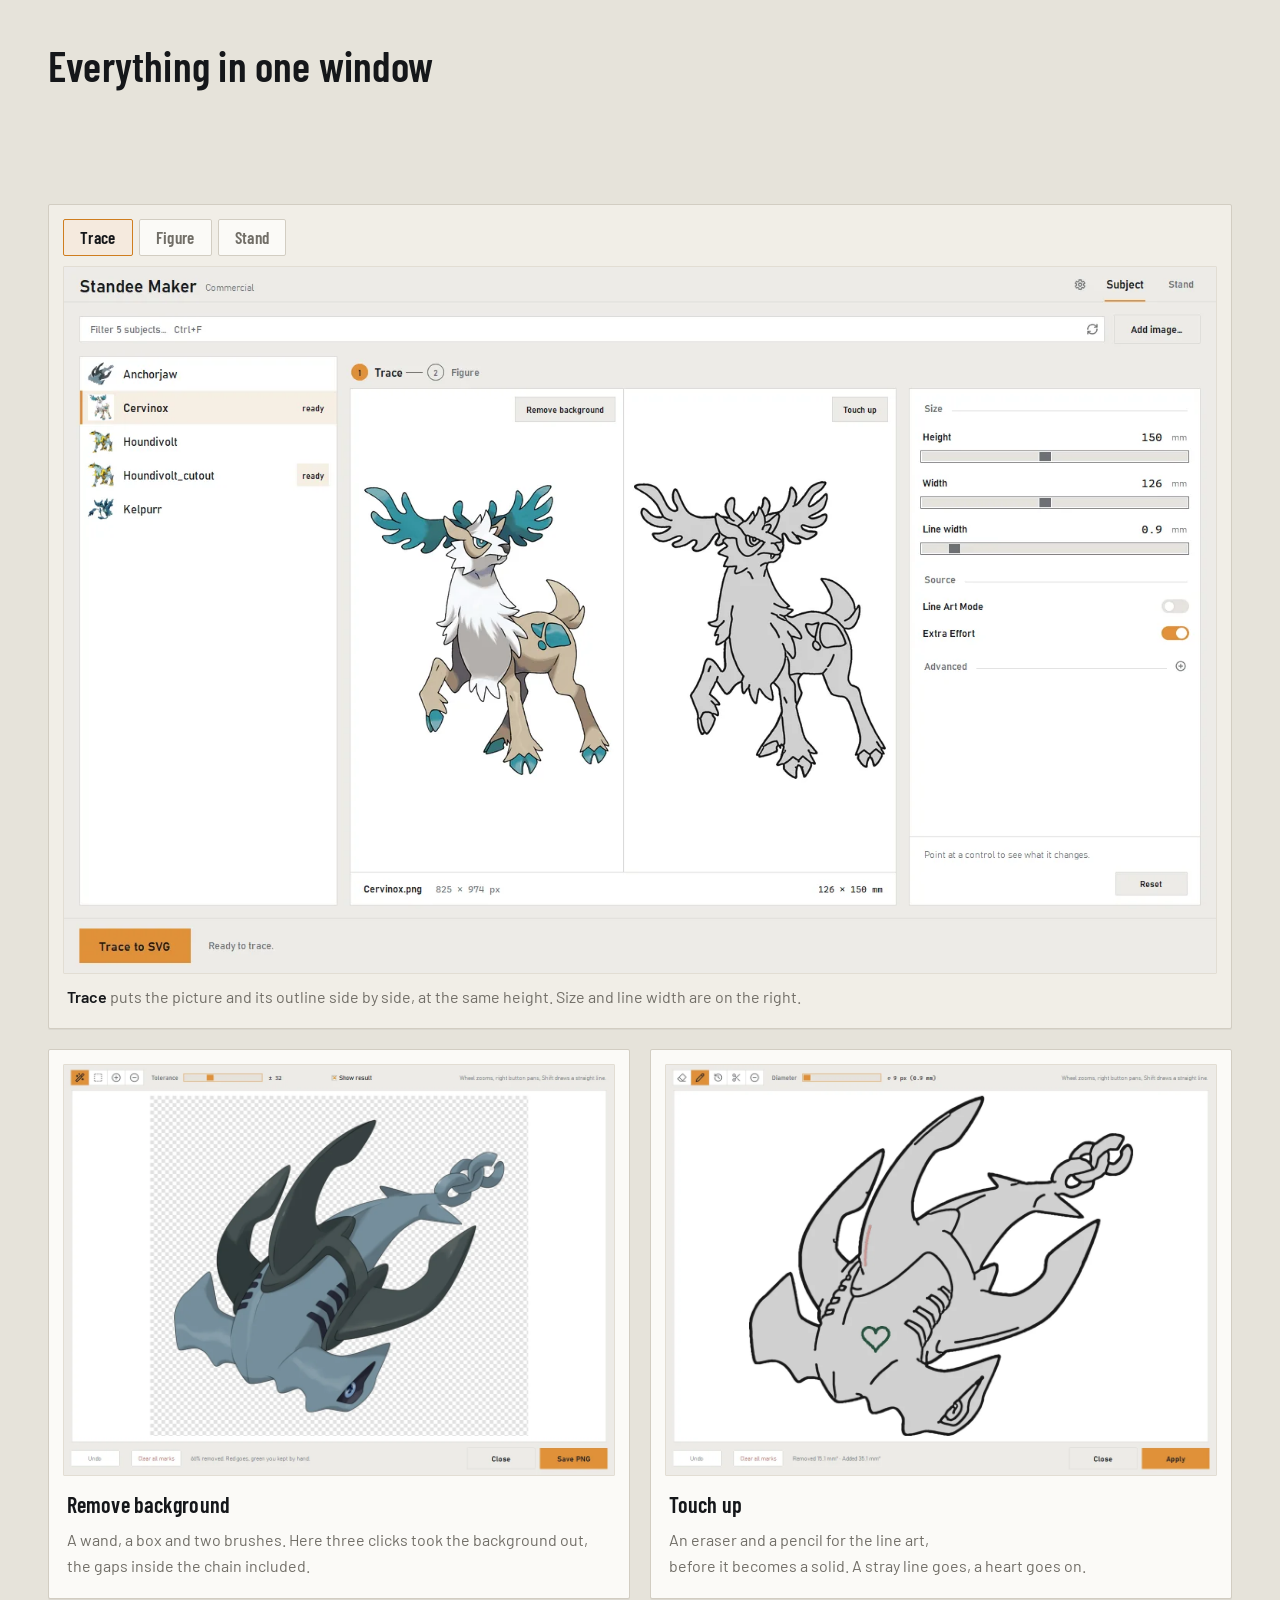
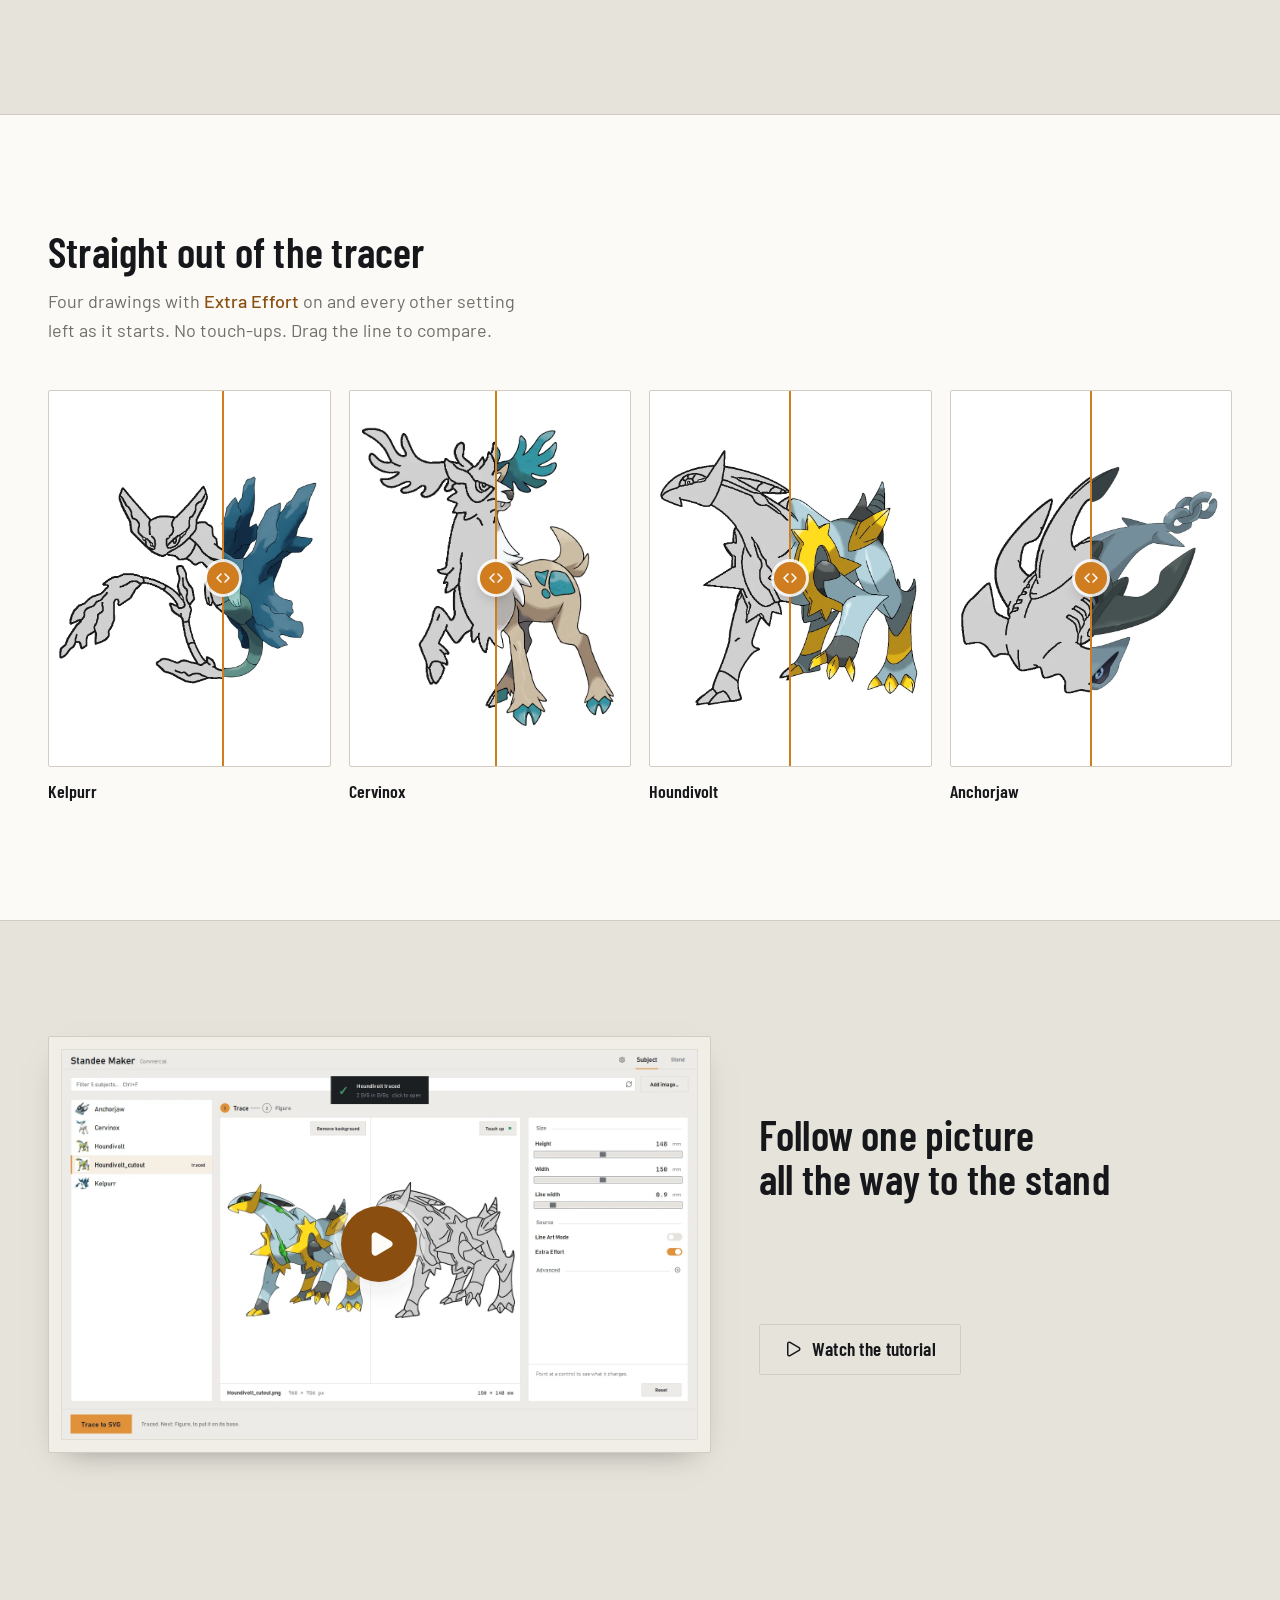
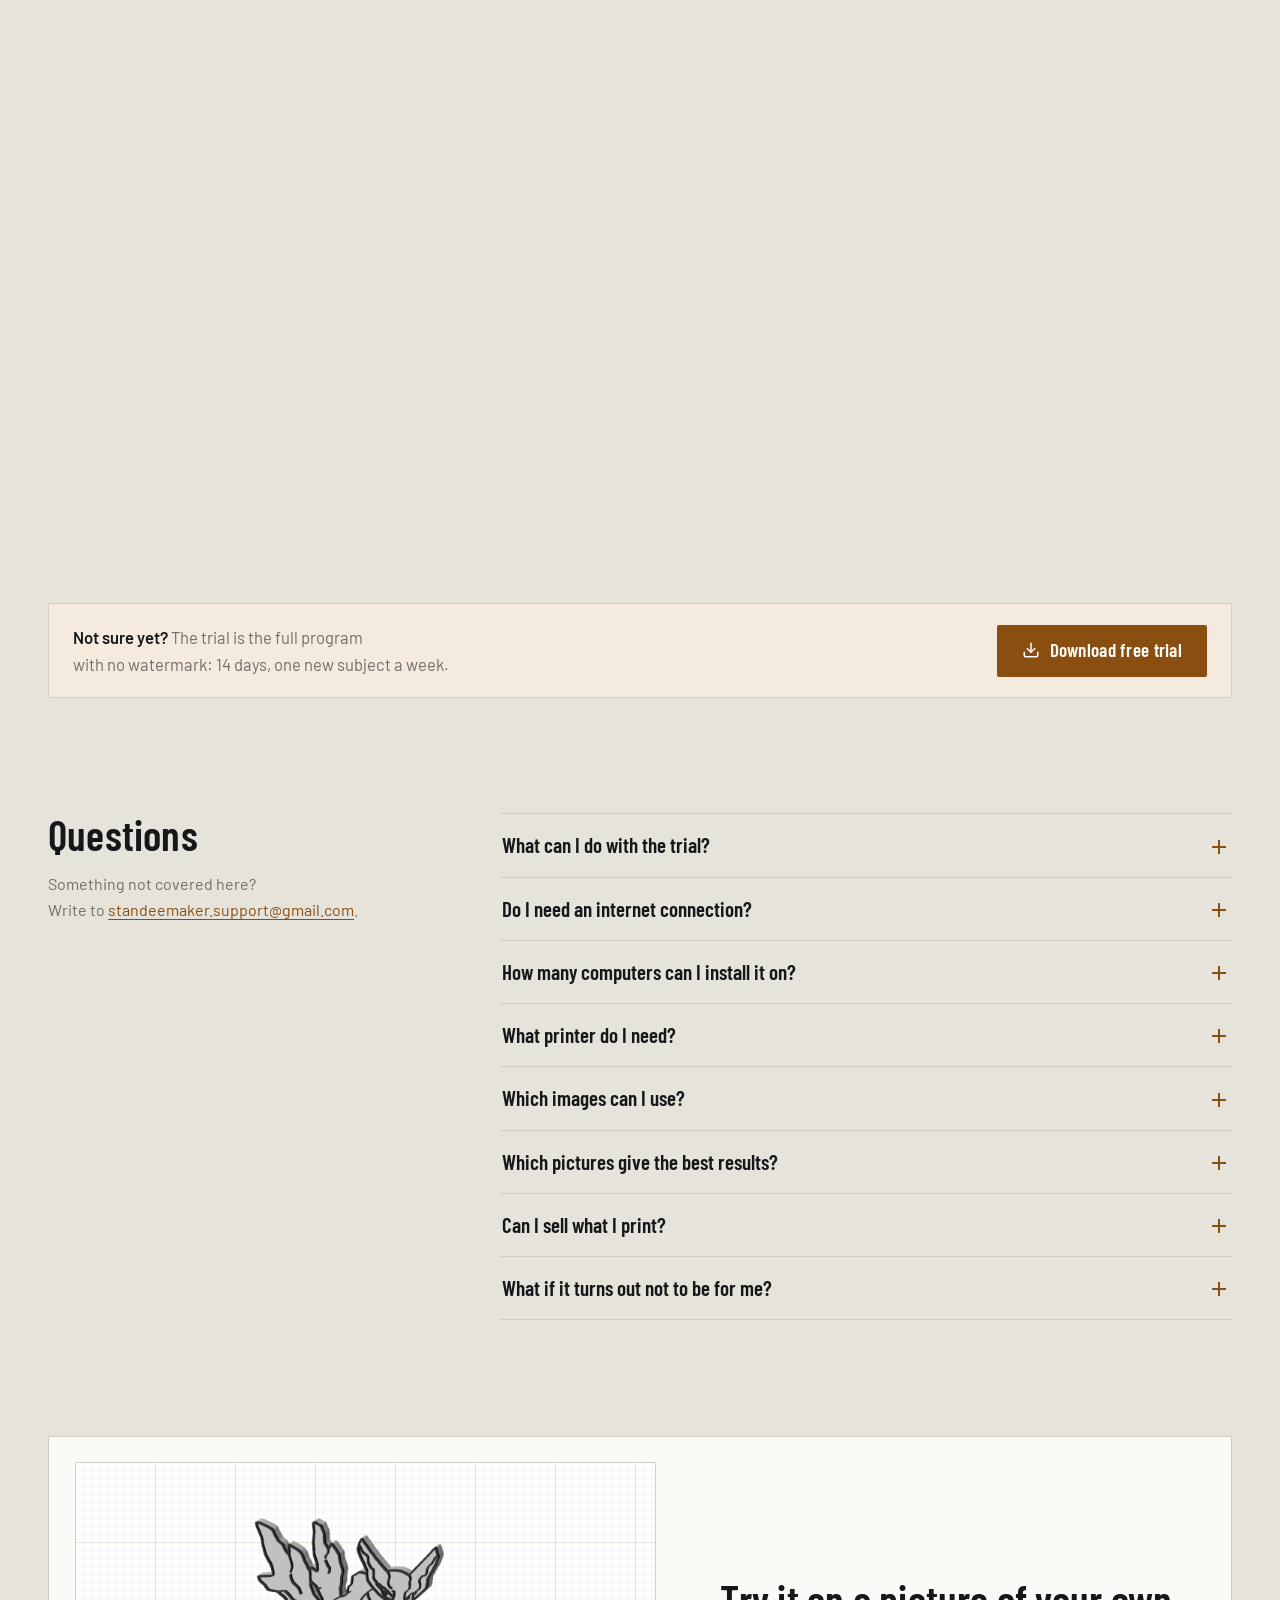
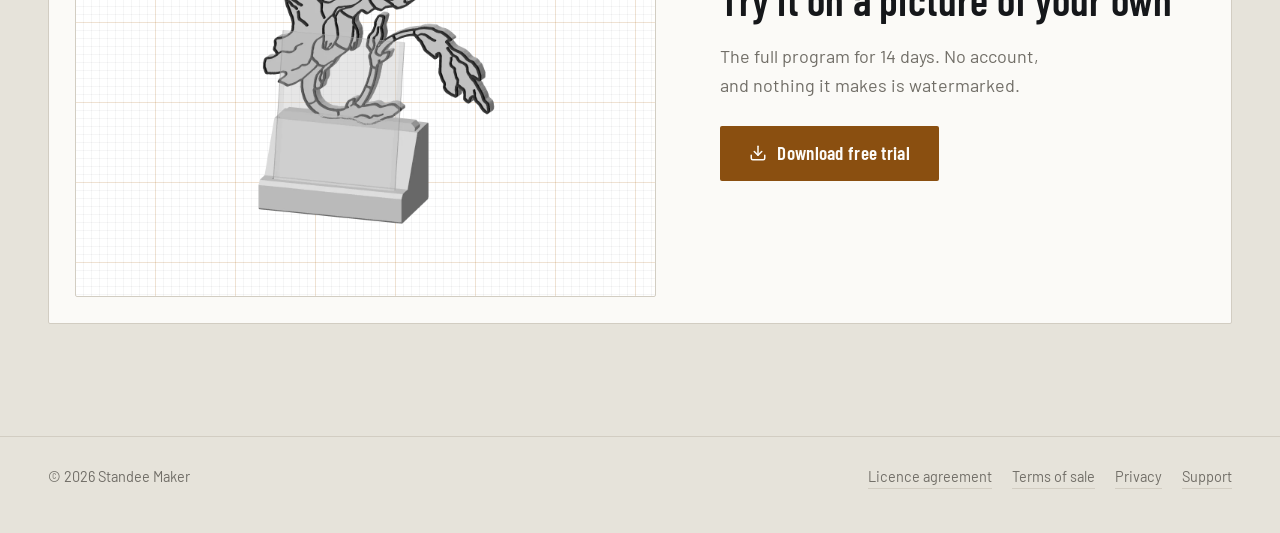
==== commit 0137880b: "Sito da PNG-Stand-Maker @ 7595bc8" ====
--- a/index.html
+++ b/index.html
@@ -29,7 +29,7 @@
 <!-- ?v= su foglio e script: GitHub Pages li lascia in cache dieci minuti, e una
      pagina nuova con lo script vecchio si rompe. Si alza a ogni modifica di
      styles.css o main.js, come TURN_V per le viste. -->
-<link rel="stylesheet" href="styles.css?v=11">
+<link rel="stylesheet" href="styles.css?v=12">
 </head>
 <body>
 <div class="sentinel" aria-hidden="true"></div>
@@ -83,7 +83,7 @@
            aria-valuemin="0" aria-valuemax="71" aria-valuenow="0">
         <img id="turn-img" src="assets/turn/t00.webp?v=6" width="1040" height="1360" draggable="false"
              alt="The finished part: the figure slotted into its stand, next to a card in its toploader">
-        <span class="turn-tag" id="turn-tag" data-reveal style="--d:1400ms">Drag to turn</span>
+        <span class="turn-tag" id="turn-tag">Drag to turn</span>
       </div>
     </div>
   </section>
--- a/styles.css
+++ b/styles.css
@@ -325,6 +325,12 @@
 @keyframes tag-l{0%,60%,100%{transform:none}30%{transform:translateX(-5px)}}
 @keyframes tag-r{0%,60%,100%{transform:none}30%{transform:translateX(5px)}}
 .turn-tag.gone{opacity:0}
+/* L'etichetta entra con una dissolvenza sua e non con data-reveal: finendo,
+   quella azzerava il transform, e con lui il translateX(-50%) che la
+   centra, lasciandola spostata a destra di mezza larghezza. */
+.js .turn-tag{opacity:0;transition:opacity .9s var(--out) 1.4s}
+.js.ready .turn-tag:not(.gone){opacity:1}
+.js .turn-tag.gone{transition-delay:0s}
 /* entrata della hero: il foglio si posa, poi il pezzo sale al suo posto */
 .js .hero-art{opacity:0;transform:translateY(16px);transition:opacity 1s var(--out) .15s,transform 1.3s var(--out) .15s}
 .js .hero-art .turn-box{opacity:0;transform:translateY(26px);transition:opacity 1.1s var(--out) .45s,transform 1.5s var(--out) .45s}
@@ -840,4 +846,5 @@
   *,*::before,*::after{transition-duration:.01ms!important;transition-delay:0s!important;animation-duration:.01ms!important;animation-iteration-count:1!important;animation-delay:0s!important}
   .js [data-reveal],.js [data-split] .w,.js .hero-art,.js .hero-art .turn-box{opacity:1;transform:none;filter:none}
   .js .trip-art.scan-me img{clip-path:none}
-}
+  .js .turn-tag:not(.gone){opacity:1}
+}
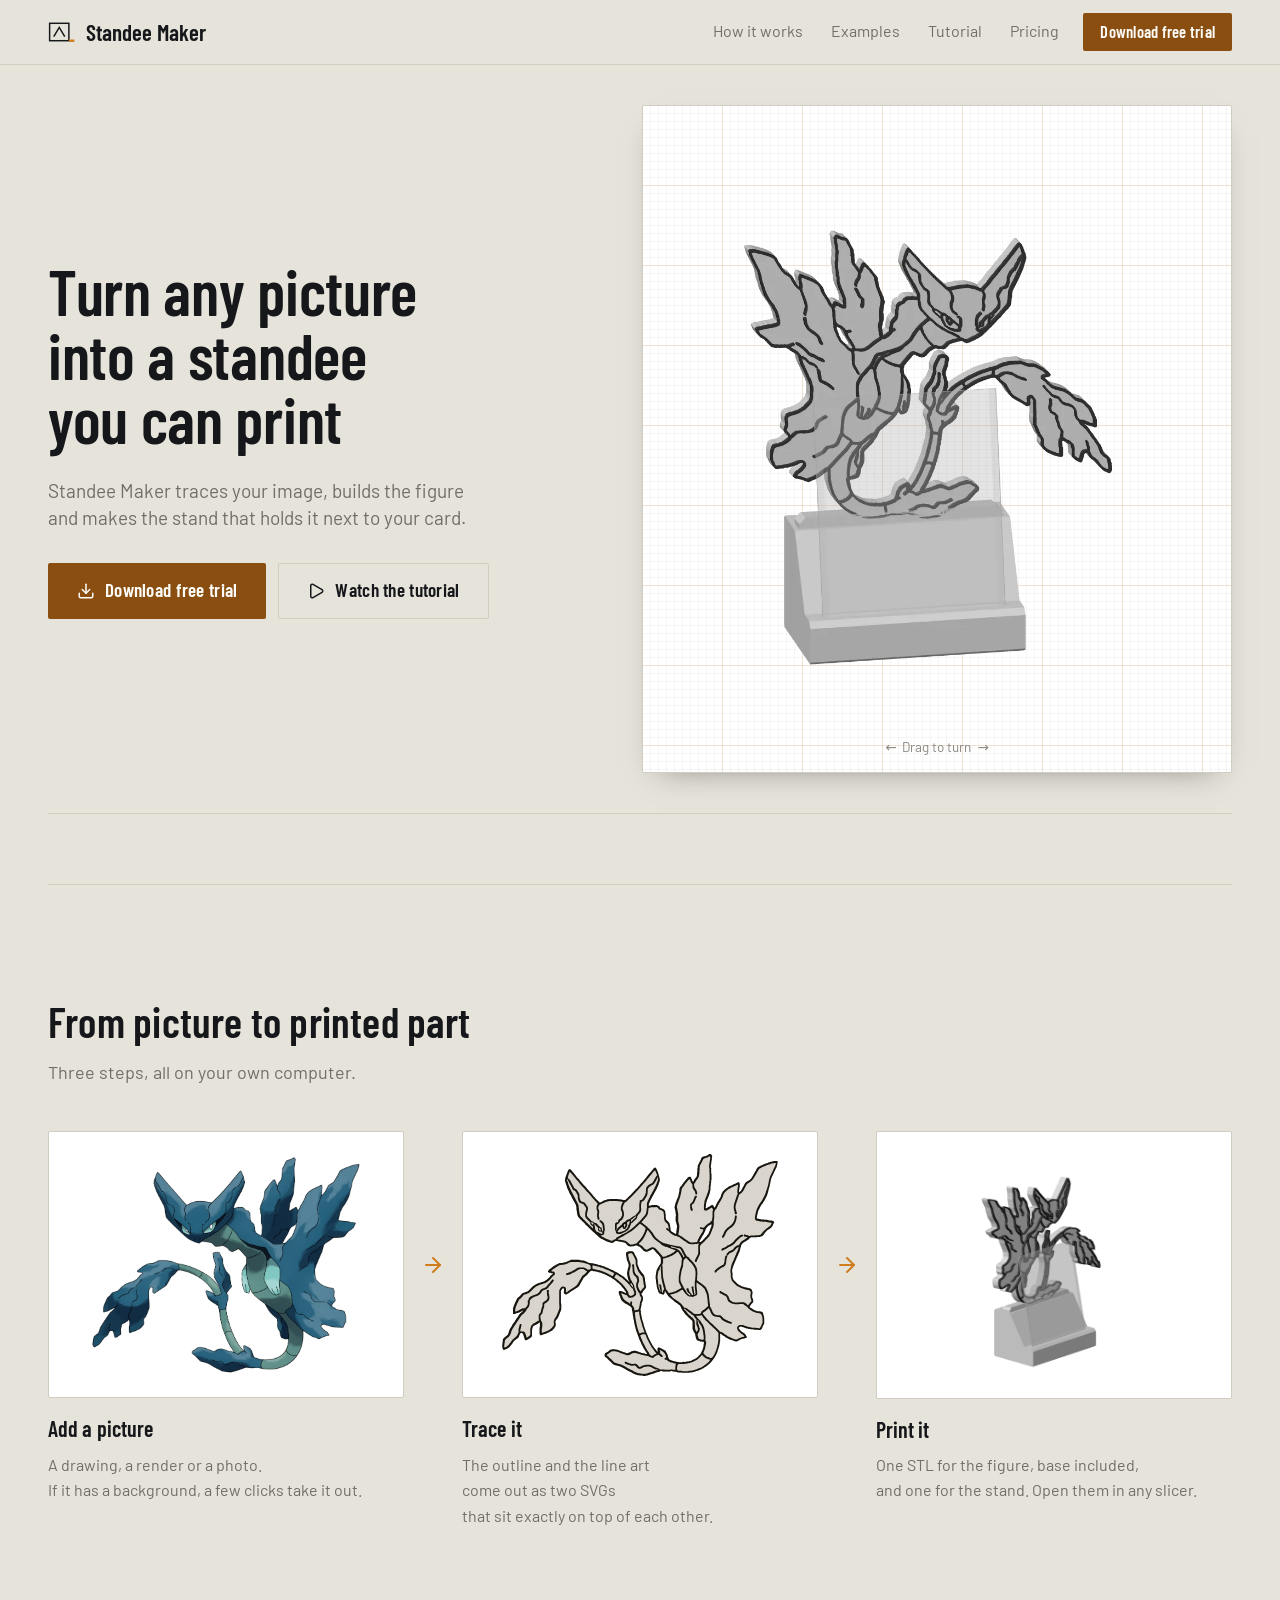
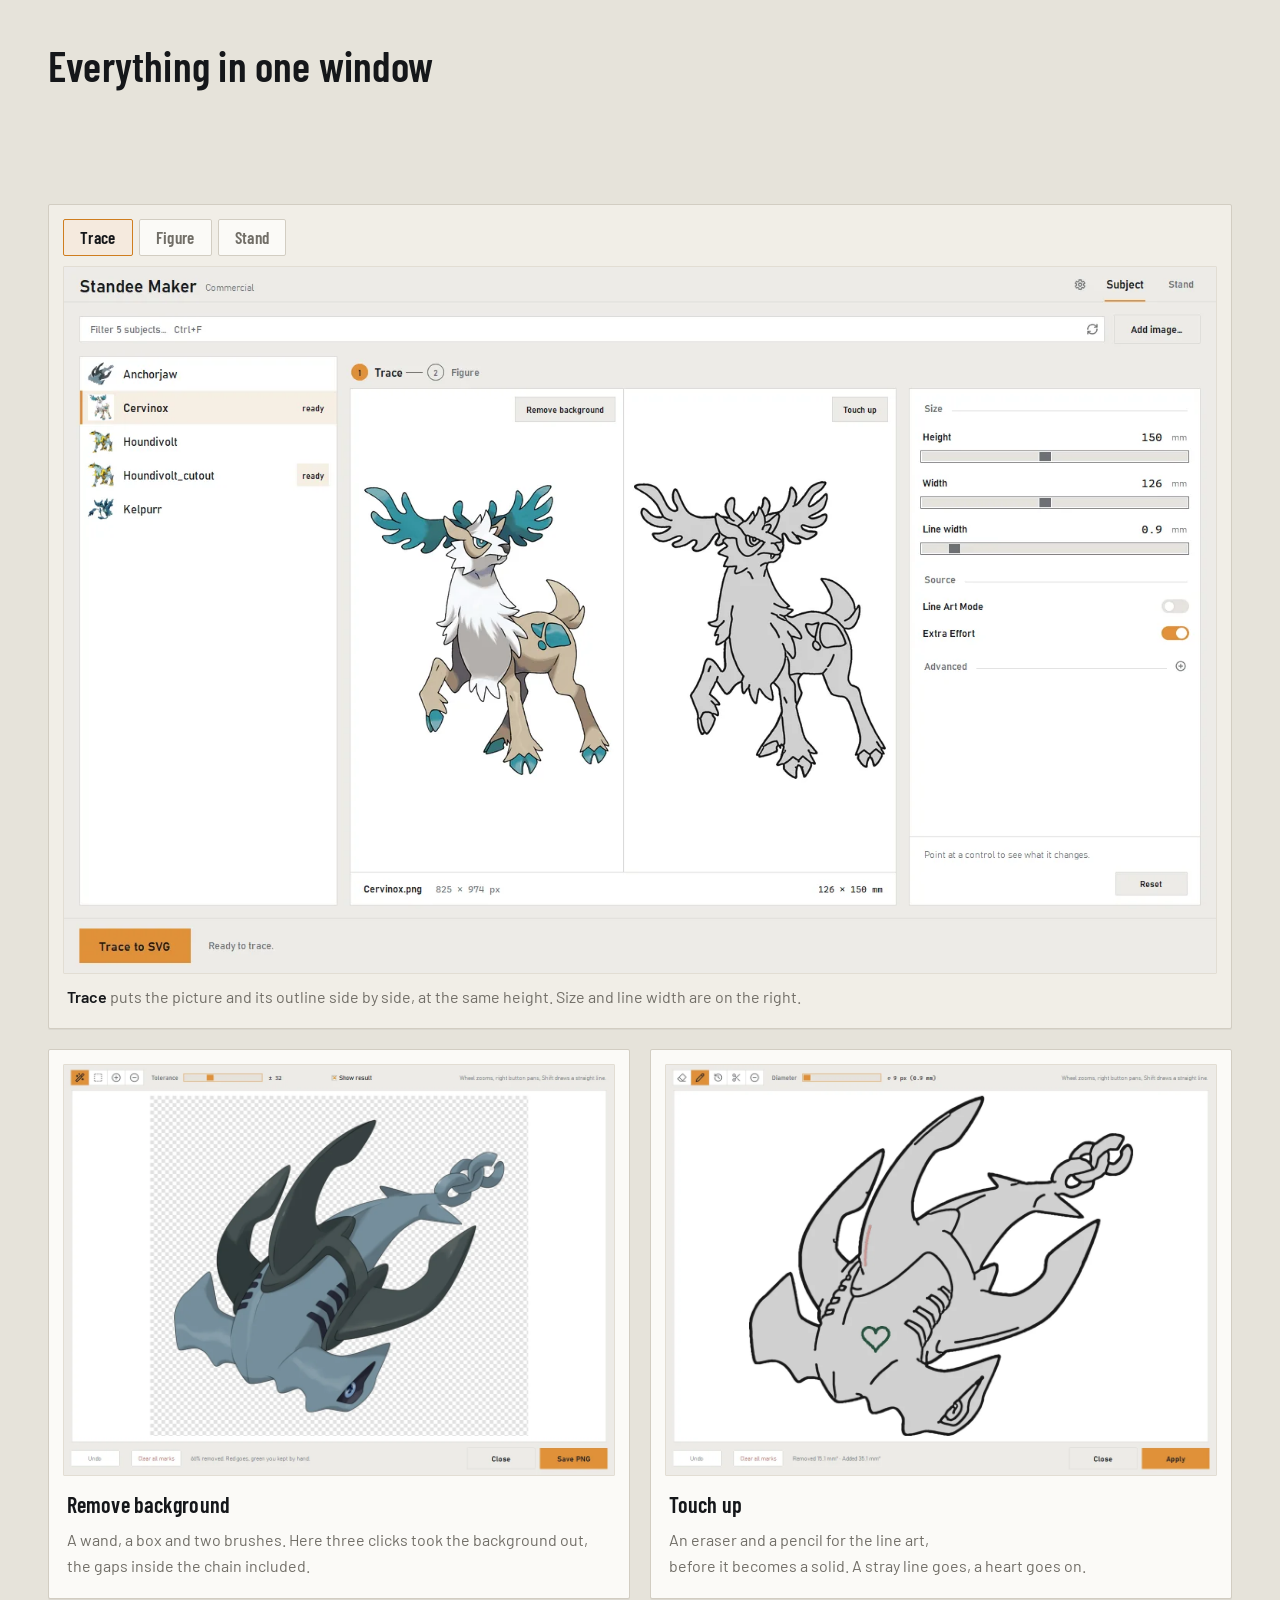
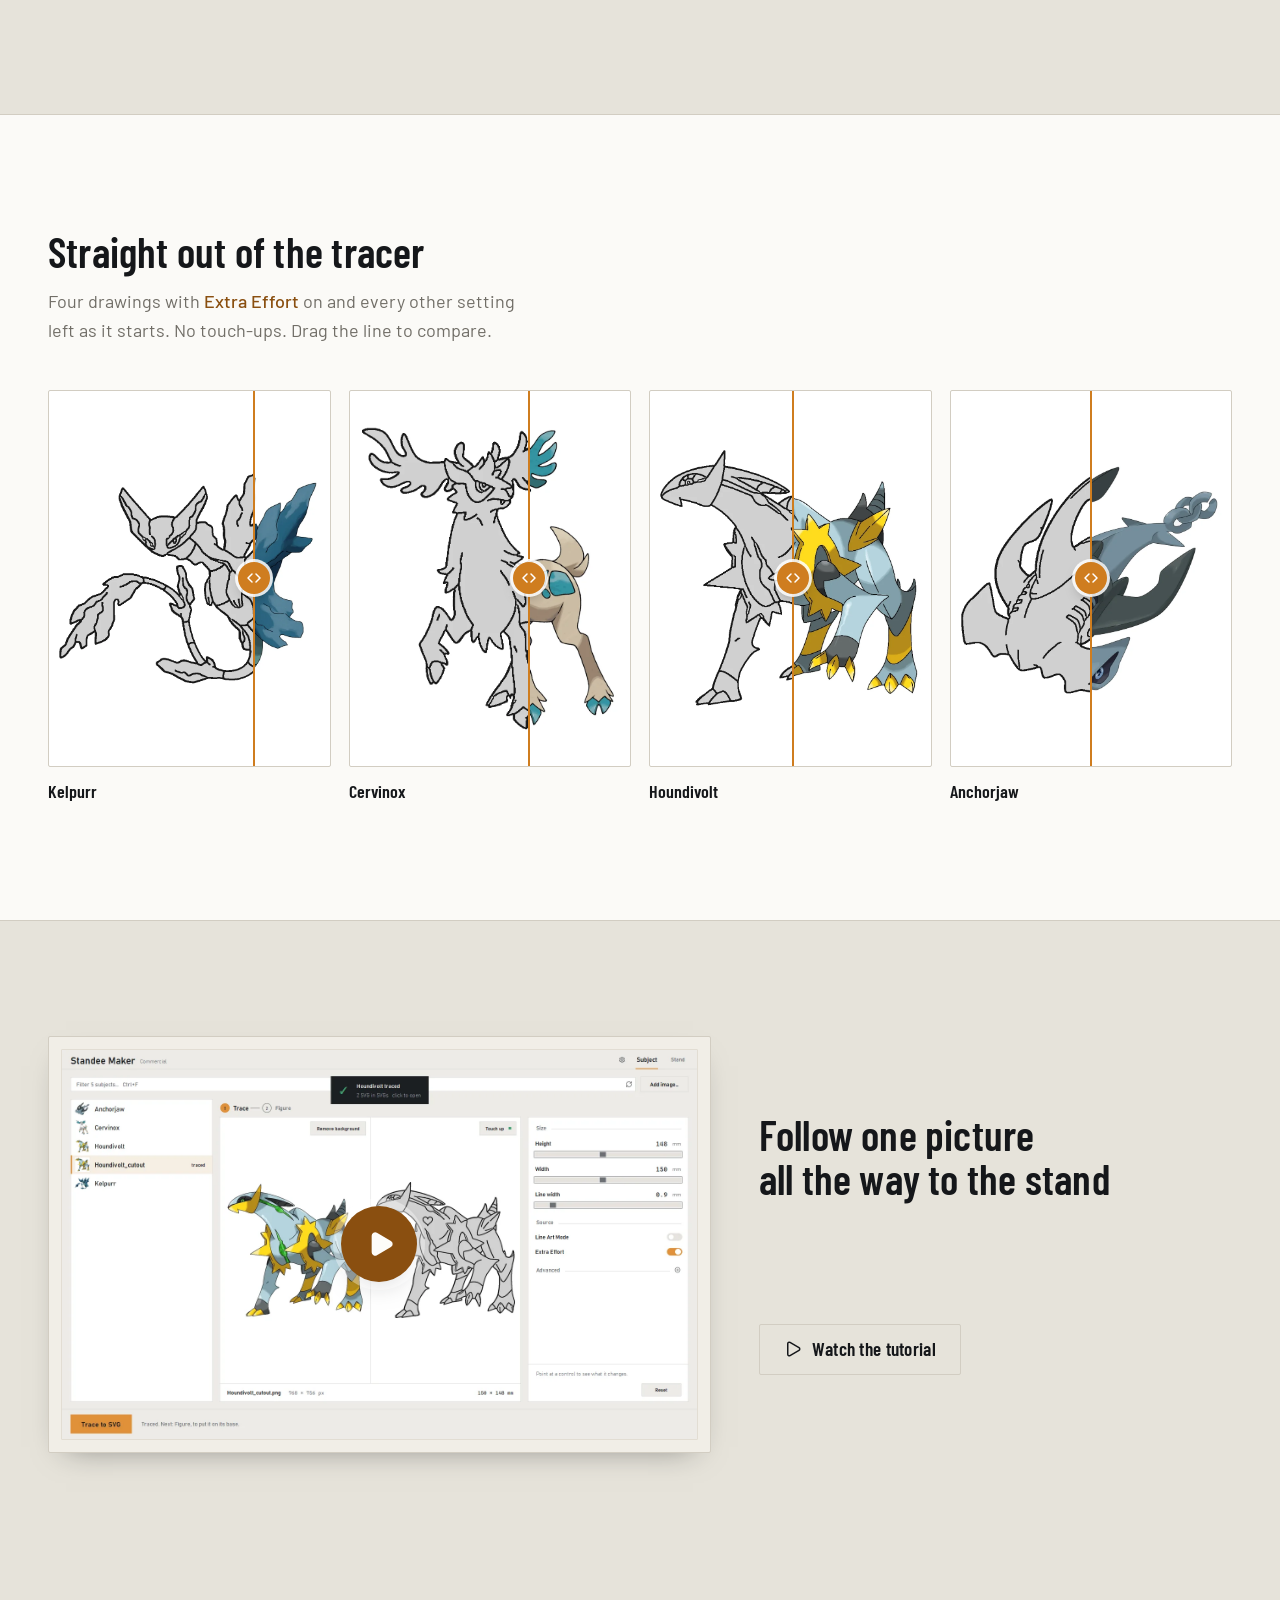
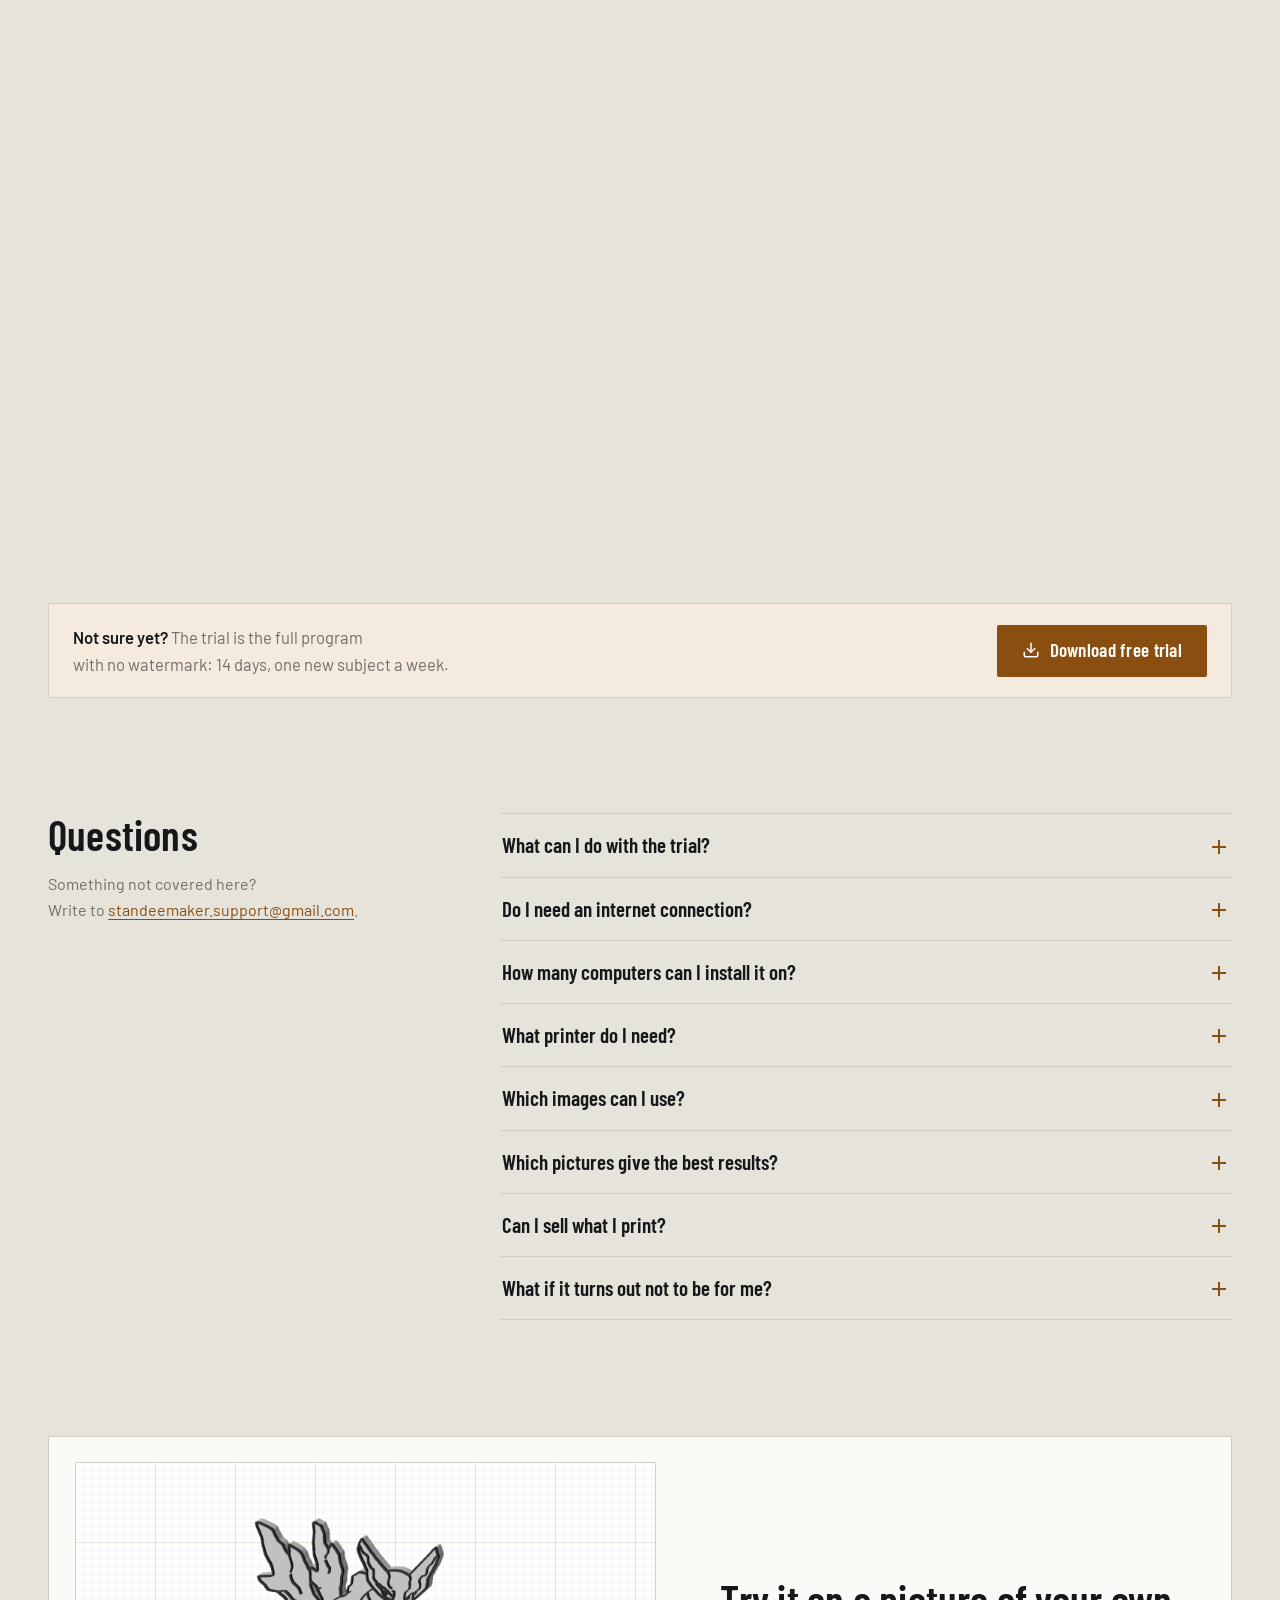
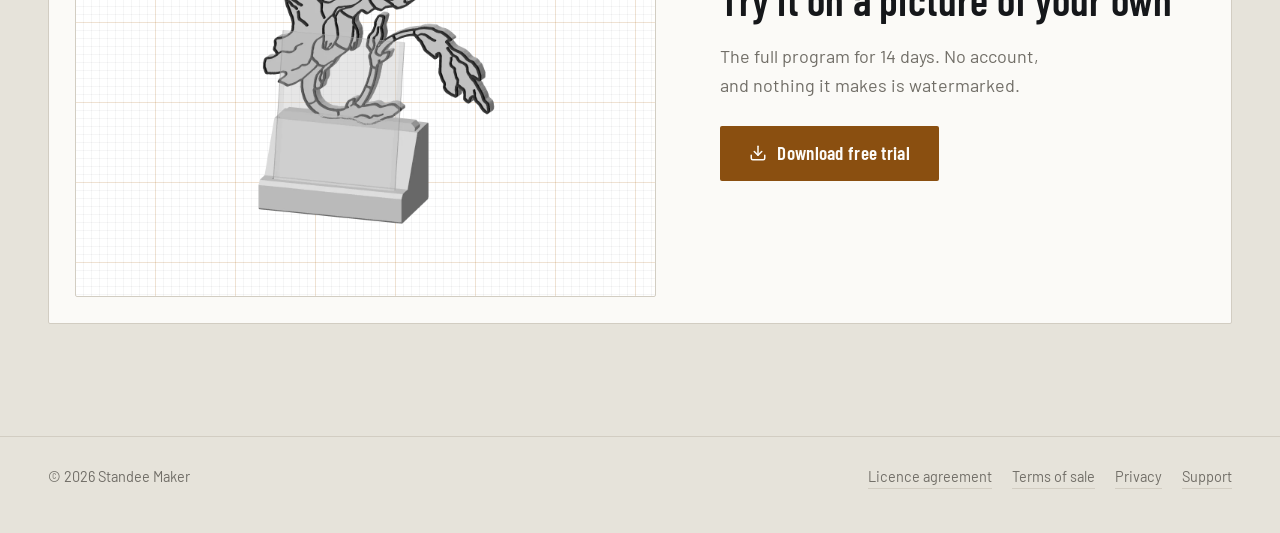
==== commit fc110e01: "Sito da PNG-Stand-Maker @ e9cb8eb" ====
--- a/index.html
+++ b/index.html
@@ -29,7 +29,7 @@
 <!-- ?v= su foglio e script: GitHub Pages li lascia in cache dieci minuti, e una
      pagina nuova con lo script vecchio si rompe. Si alza a ogni modifica di
      styles.css o main.js, come TURN_V per le viste. -->
-<link rel="stylesheet" href="styles.css?v=12">
+<link rel="stylesheet" href="styles.css?v=13">
 </head>
 <body>
 <div class="sentinel" aria-hidden="true"></div>
@@ -216,7 +216,7 @@
     </div>
 
     <div class="plans" data-reveal>
-      <div class="plan">
+      <div class="plan dark">
         <h3 class="plan-name">Pro</h3>
         <p class="plan-for">For printing for yourself</p>
         <p class="price"><span class="cur">&euro;</span><span class="fig">19.99</span><span class="once">one-time, plus tax</span></p>
@@ -227,10 +227,10 @@
           <li><svg class="i tick" viewBox="0 0 24 24" aria-hidden="true"><path d="M20 6 9 17l-5-5"/></svg><span>Free updates for all of version 1.x</span></li>
           <li><svg class="i cross" viewBox="0 0 24 24" aria-hidden="true"><path d="M18 6 6 18"/><path d="m6 6 12 12"/></svg><span>No selling the parts, and no making them to order</span></li>
         </ul>
-        <button class="btn btn-ghost btn-block" type="button" data-open="dlg-buy" data-edition="pro">Buy Pro</button>
-      </div>
-
-      <div class="plan dark">
+        <button class="btn btn-block" type="button" data-open="dlg-buy" data-edition="pro">Buy Pro</button>
+      </div>
+
+      <div class="plan">
         <h3 class="plan-name">Commercial</h3>
         <p class="plan-for">For selling what you print</p>
         <p class="price"><span class="cur">&euro;</span><span class="fig">99.99</span><span class="once">one-time, plus tax</span></p>
@@ -241,7 +241,7 @@
           <li><svg class="i tick" viewBox="0 0 24 24" aria-hidden="true"><path d="M20 6 9 17l-5-5"/></svg><span>Two computers per licence, movable</span></li>
           <li><svg class="i tick" viewBox="0 0 24 24" aria-hidden="true"><path d="M20 6 9 17l-5-5"/></svg><span>Free updates for all of version 1.x</span></li>
         </ul>
-        <button class="btn btn-block" type="button" data-open="dlg-buy" data-edition="commercial">Buy Commercial</button>
+        <button class="btn btn-ghost btn-block" type="button" data-open="dlg-buy" data-edition="commercial">Buy Commercial</button>
       </div>
     </div>
 
--- a/styles.css
+++ b/styles.css
@@ -18,7 +18,7 @@
   --paper:#ffffff;          /* i pannelli d'artwork: bianchi in entrambi i temi */
   --paper-ink:#2a2c30;
   --paper-soft:#8c8880;
-  --slab:#1b1e22;           /* il piano scuro: la card Commercial */
+  --slab:#1b1e22;           /* il piano scuro: la card in evidenza (Pro) */
   --slab-ink:#f2f0ea;
   --slab-soft:#9d9a92;
   --slab-rule:#32363b;
@@ -493,7 +493,7 @@
 }
 .plans:hover .plan::after{opacity:.9}
 .plan.dark::after{background:radial-gradient(460px circle at var(--mx,50%) var(--my,0%),rgba(230,160,82,.1),transparent 50%)}
-/* il cartiglio ambra in cima alla card Commercial: col tema scuro il fondo
+/* il cartiglio ambra in cima alla card in evidenza (Pro): col tema scuro il fondo
    della card e quello della pagina sono quasi lo stesso nero */
 .plan.dark::before{content:"";position:absolute;left:-1px;right:-1px;top:-1px;height:3px;background:var(--amber);border-radius:2px 2px 0 0}
 .plan.dark{background:var(--slab);color:var(--slab-ink);border-color:var(--slab-rule);box-shadow:var(--shadow-lift)}
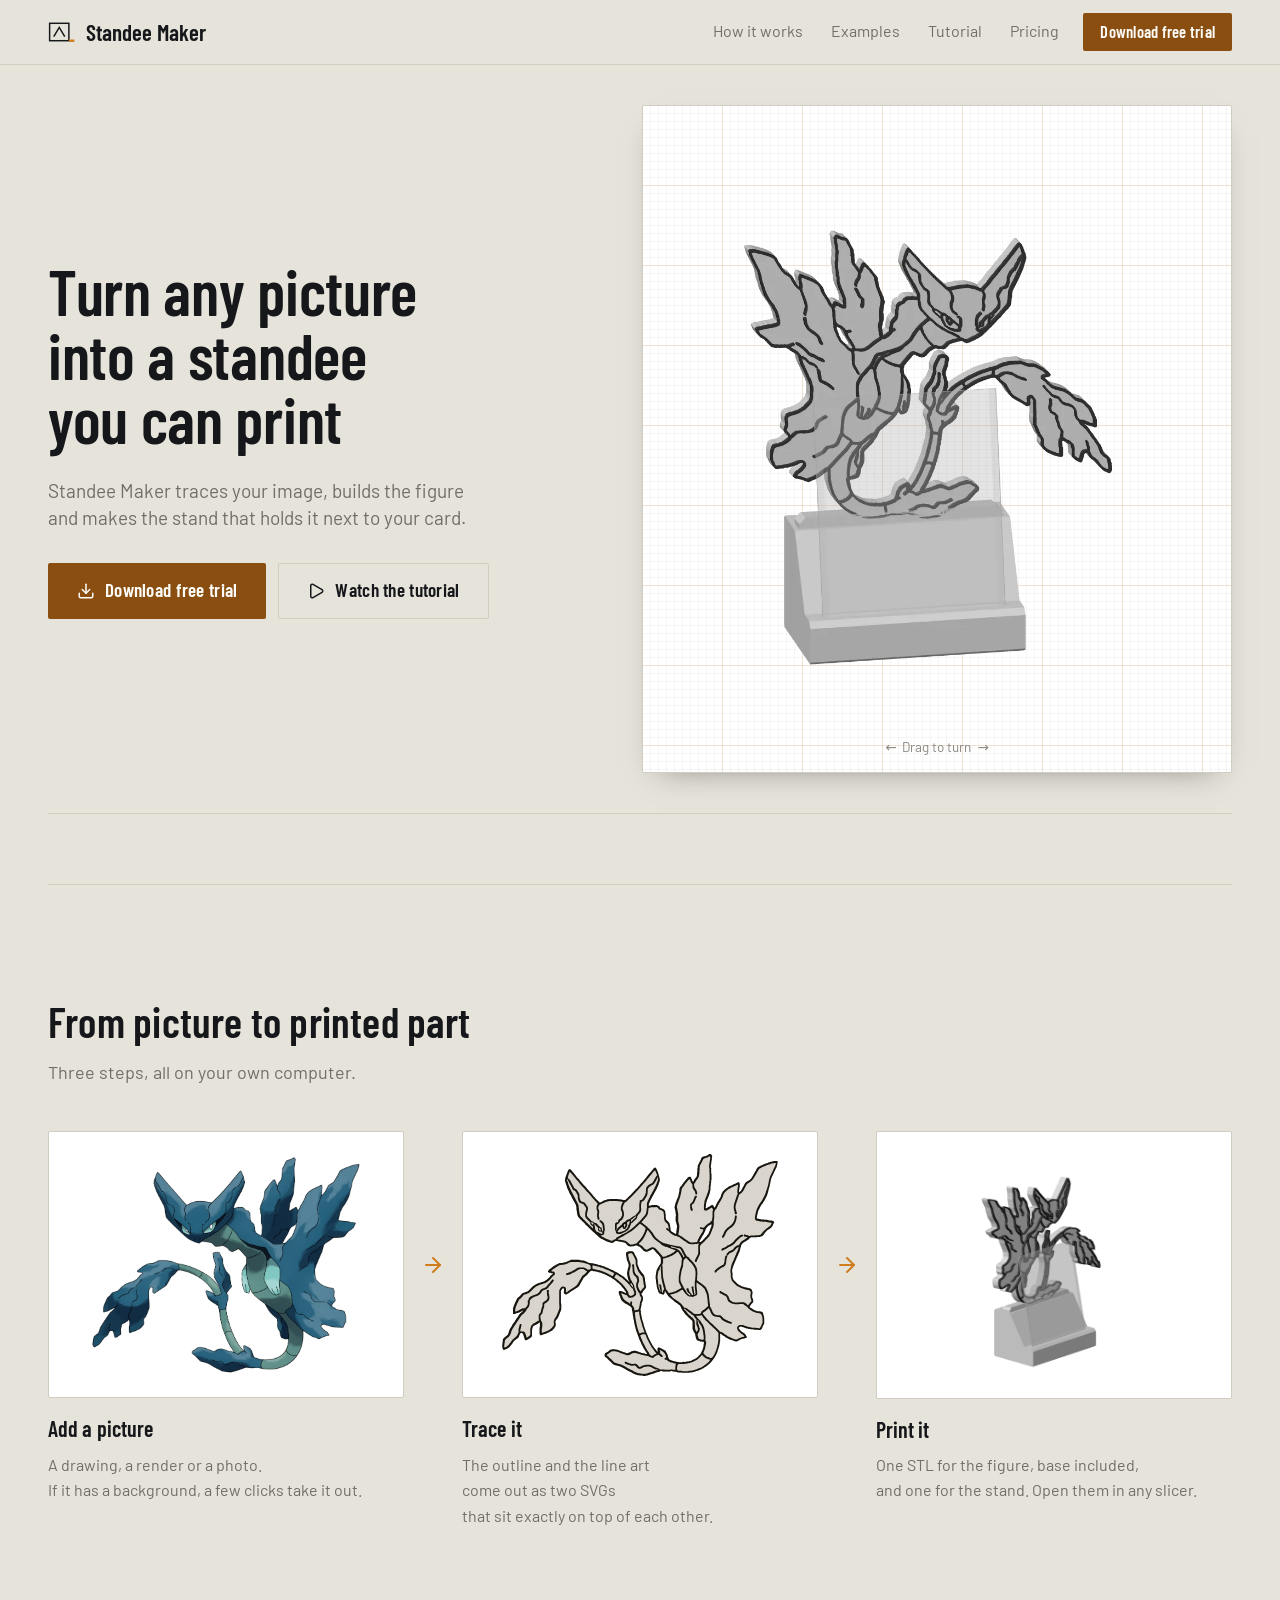
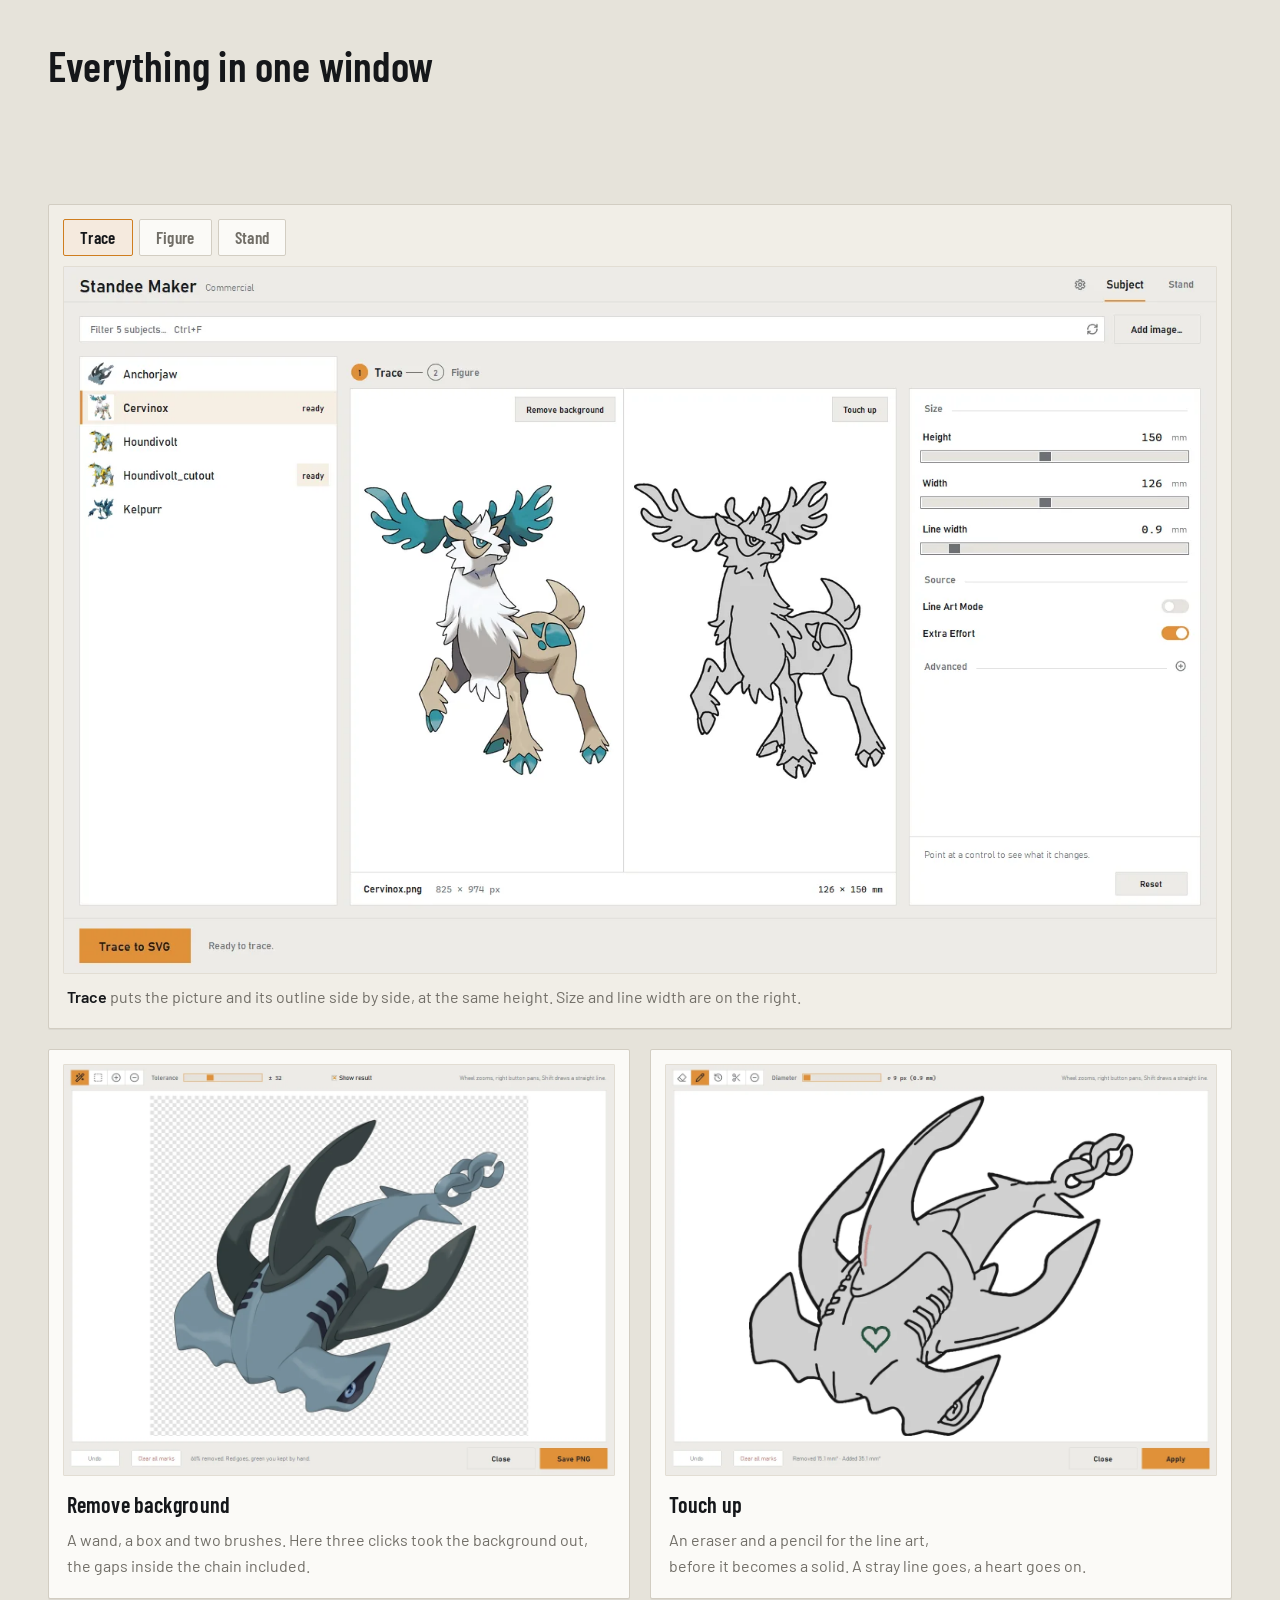
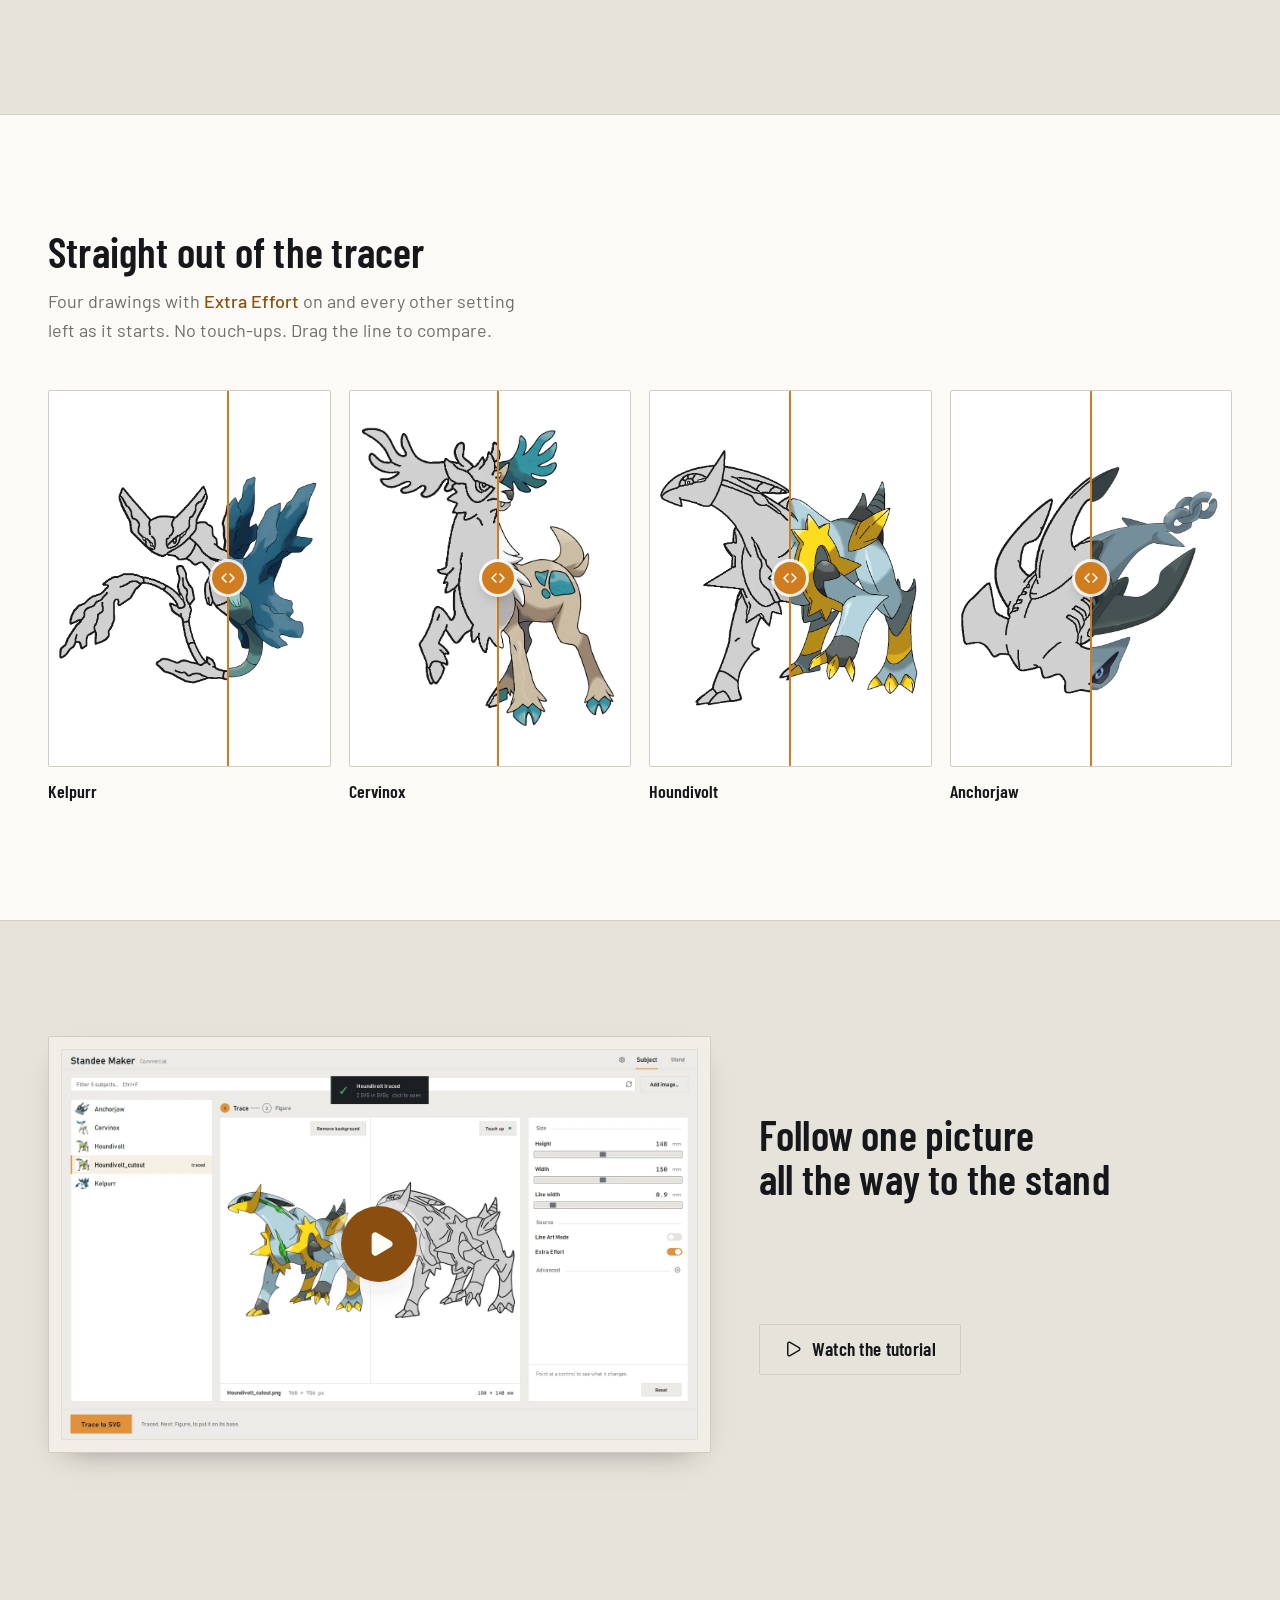
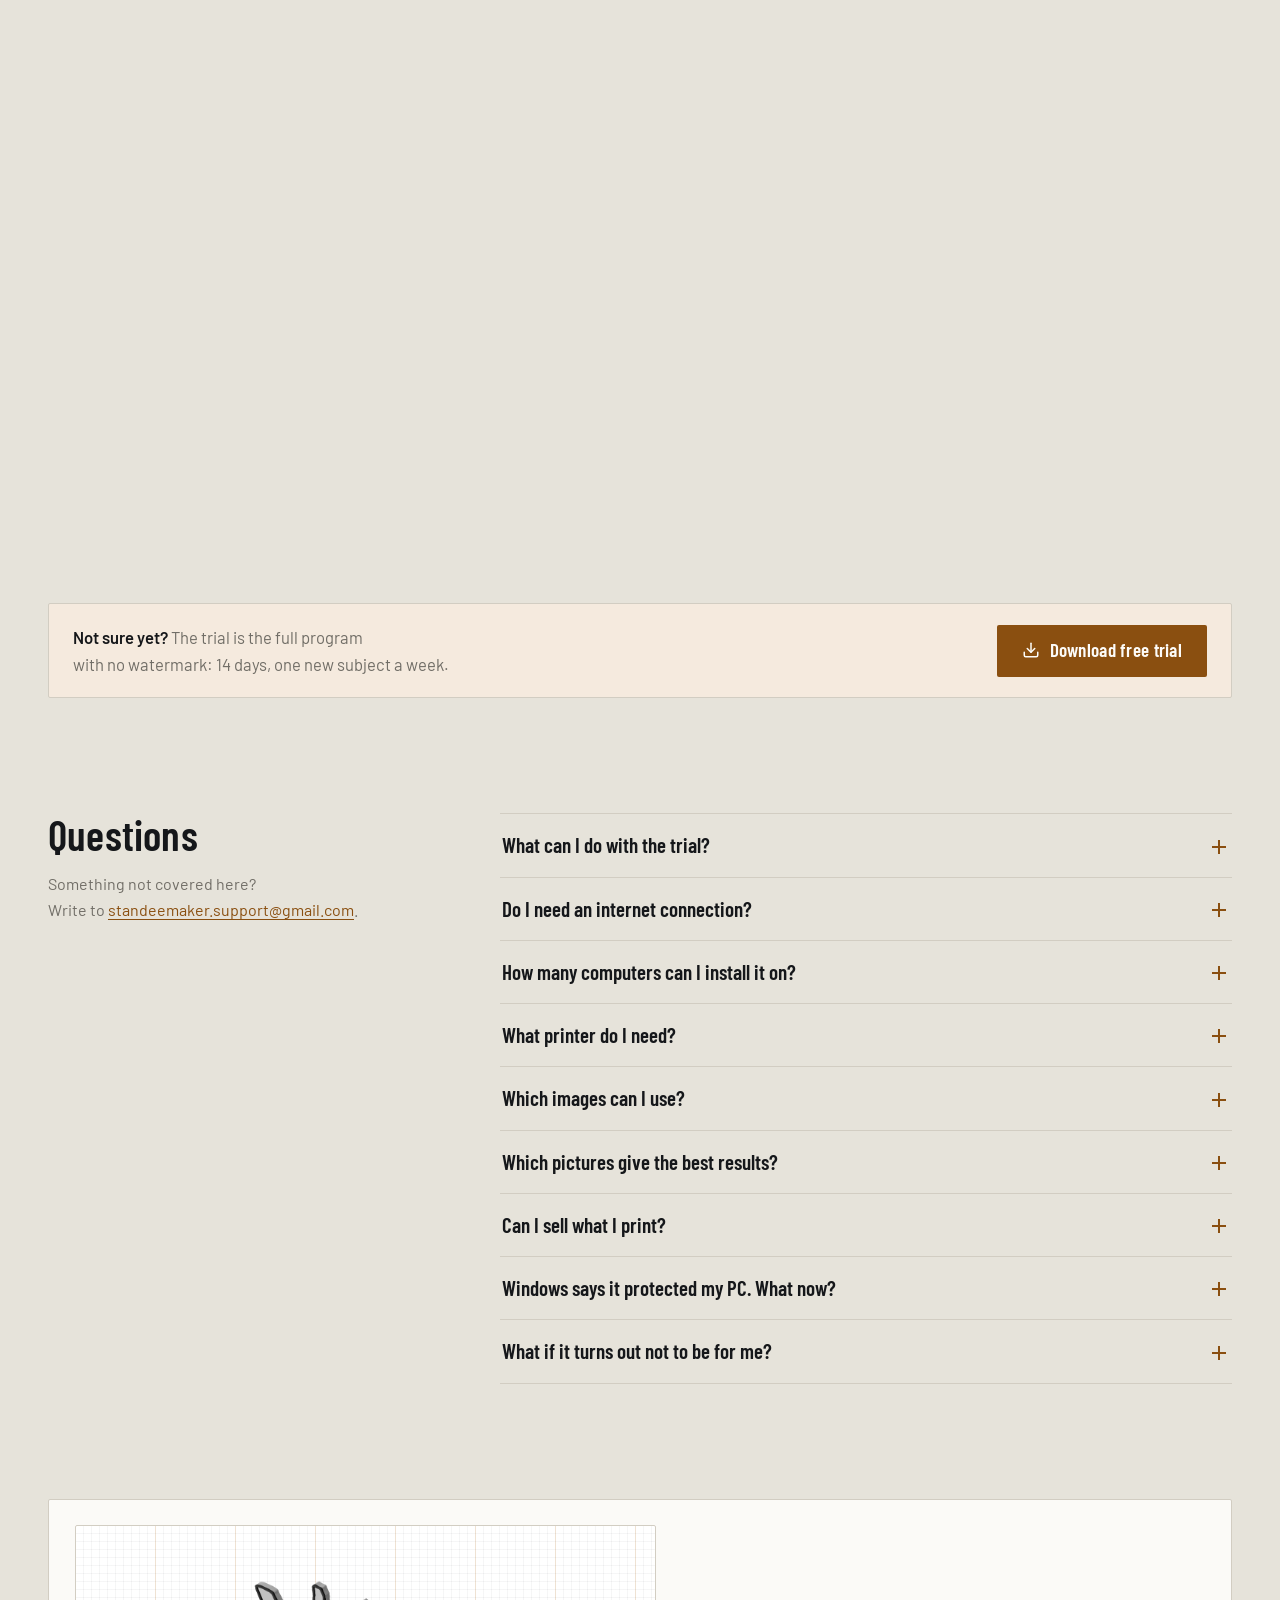
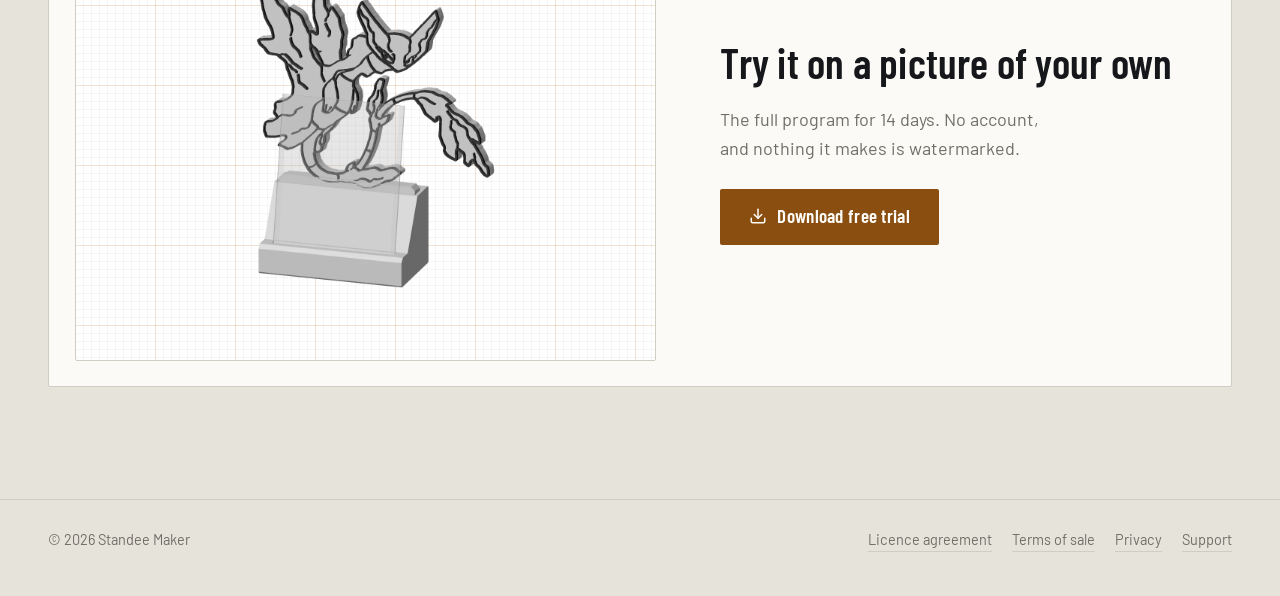
==== commit 5bae5dbc: "Sito da PNG-Stand-Maker @ e1cde9e" ====
--- a/index.html
+++ b/index.html
@@ -29,7 +29,7 @@
 <!-- ?v= su foglio e script: GitHub Pages li lascia in cache dieci minuti, e una
      pagina nuova con lo script vecchio si rompe. Si alza a ogni modifica di
      styles.css o main.js, come TURN_V per le viste. -->
-<link rel="stylesheet" href="styles.css?v=13">
+<link rel="stylesheet" href="styles.css?v=14">
 </head>
 <body>
 <div class="sentinel" aria-hidden="true"></div>
@@ -314,6 +314,12 @@
           are up to you.</div>
         </details>
         <details>
+          <summary>Windows says it protected my PC. What now?</summary>
+          <div class="answer">That is SmartScreen. Windows shows it for downloads it has not
+          seen many times yet, and every new release of a small program starts there. Choose
+          <b>More info</b>, then <b>Run anyway</b>. Download the setup only from this page.</div>
+        </details>
+        <details>
           <summary>What if it turns out not to be for me?</summary>
           <div class="answer">That is what the trial is for: try it before you pay. After a purchase
           the <a href="legal/terms.html">Terms of sale</a> apply.</div>
@@ -381,6 +387,16 @@
       settings and your licence.</p>
       <div class="callout" id="trial-state">
         <b>The file is not published yet.</b> The link will appear here at release.
+      </div>
+      <!-- SmartScreen: Windows lo mostra per i download che ha visto poche volte,
+           e ogni versione nuova di un programma piccolo ricomincia da li'.
+           Detto qui, prima del clic, spaventa meno di quando compare. Il nome
+           dell'editore non si scrive: Windows lo mostra solo se il setup e'
+           firmato. La stessa cosa sta nelle FAQ. -->
+      <div class="winnote">
+        <svg class="i" viewBox="0 0 24 24" aria-hidden="true"><path d="M20 13c0 5-3.5 7.5-7.66 8.95a1 1 0 0 1-.67-.01C7.5 20.5 4 18 4 13V6a1 1 0 0 1 1-1c2 0 4.5-1.2 6.24-2.72a1.17 1.17 0 0 1 1.52 0C14.51 3.81 17 5 19 5a1 1 0 0 1 1 1z"/><path d="M12 8v4"/><path d="M12 16h.01"/></svg>
+        <p><b>Windows may warn you.</b> New downloads can show &ldquo;Windows protected
+        your PC&rdquo;. Choose <b>More info</b>, then <b>Run anyway</b>.</p>
       </div>
     </div>
 
--- a/styles.css
+++ b/styles.css
@@ -681,6 +681,15 @@
   padding:11px 14px;font-size:14.5px;color:var(--ink-soft);
 }
 .callout b{color:var(--ink);font-weight:500}
+
+/* l'avviso di SmartScreen nella finestra della prova: una riga quieta, non
+   un allarme, subito prima del pulsante */
+.winnote{
+  display:grid;grid-template-columns:20px 1fr;gap:10px;align-items:start;
+  padding-top:14px;border-top:1px solid var(--rule-soft);
+}
+.winnote .i{width:18px;height:18px;margin-top:2px;color:var(--ink-soft)}
+.dlg-body .winnote p{font-size:14.5px;color:var(--ink-soft)}
 .hint{font-size:13.5px;color:var(--ink-soft);text-align:center}
 
 /* -------------------------------------------------------- tutorial: modale */
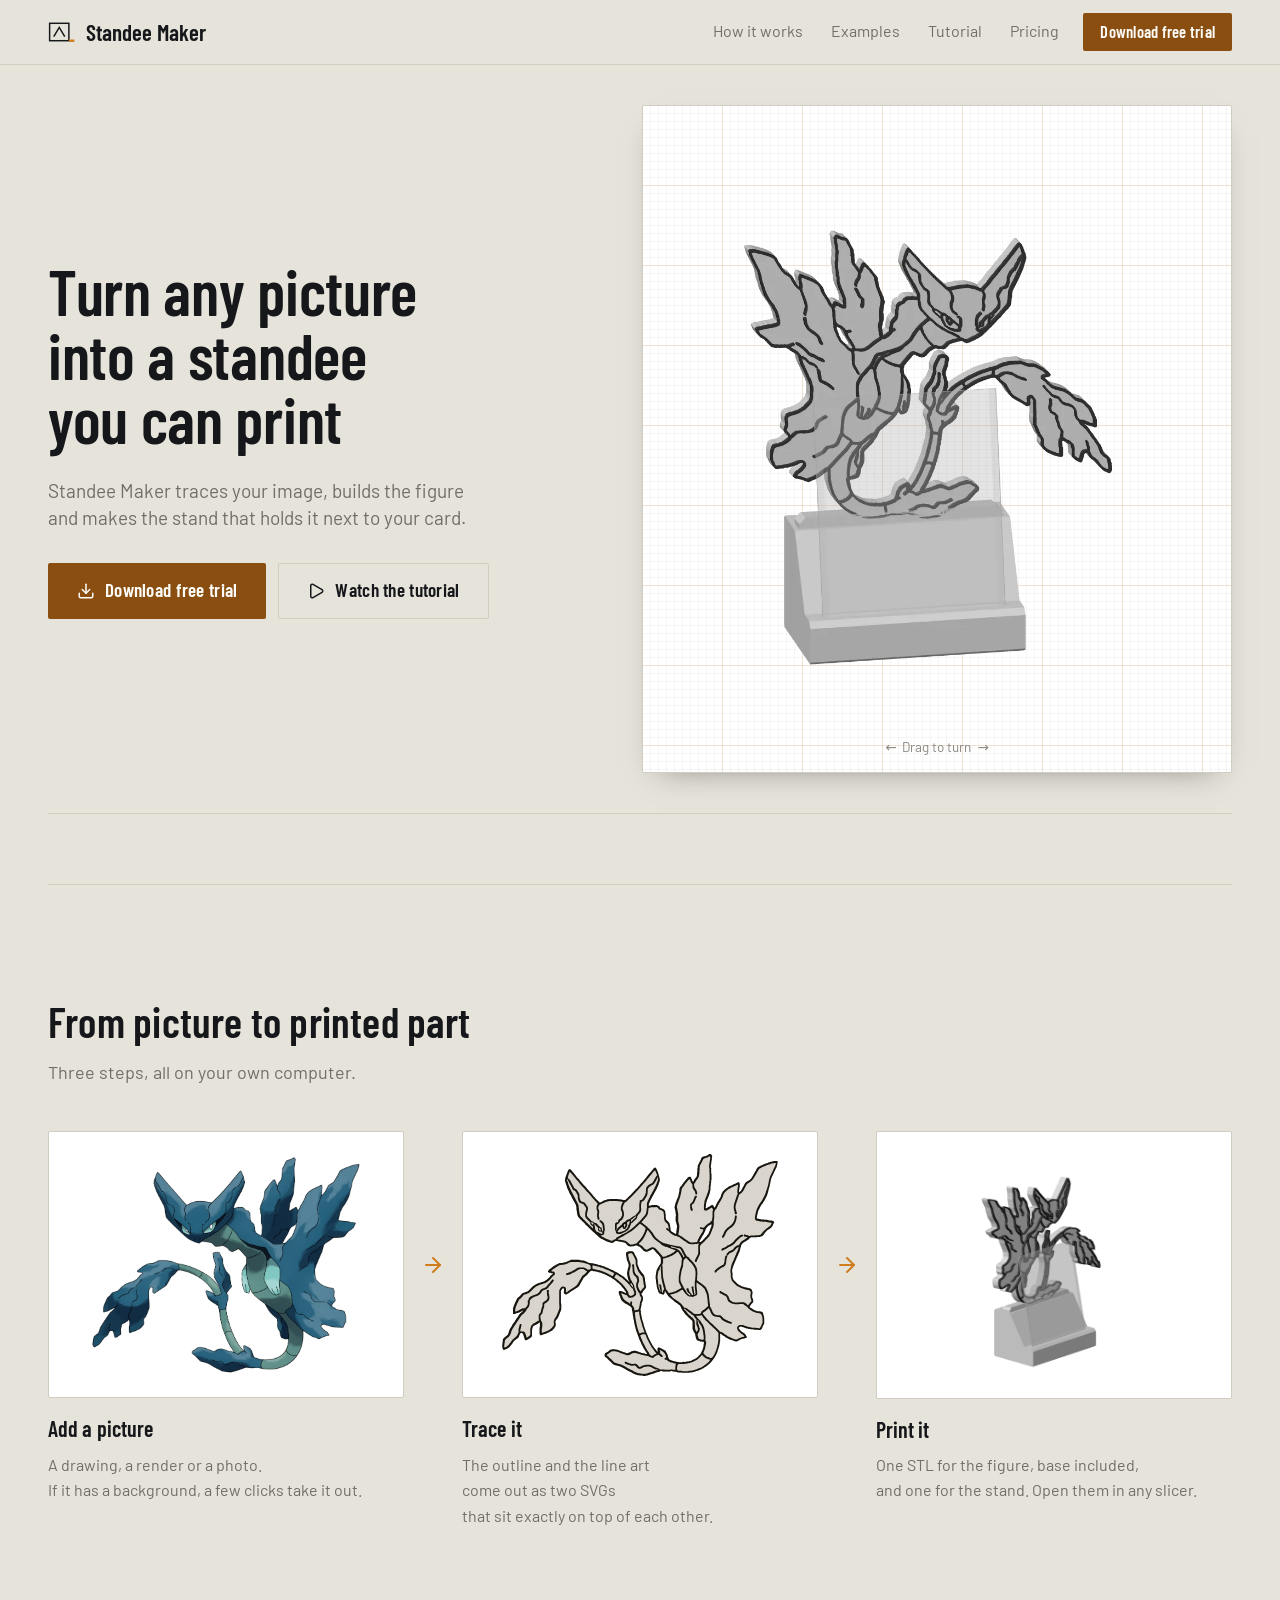
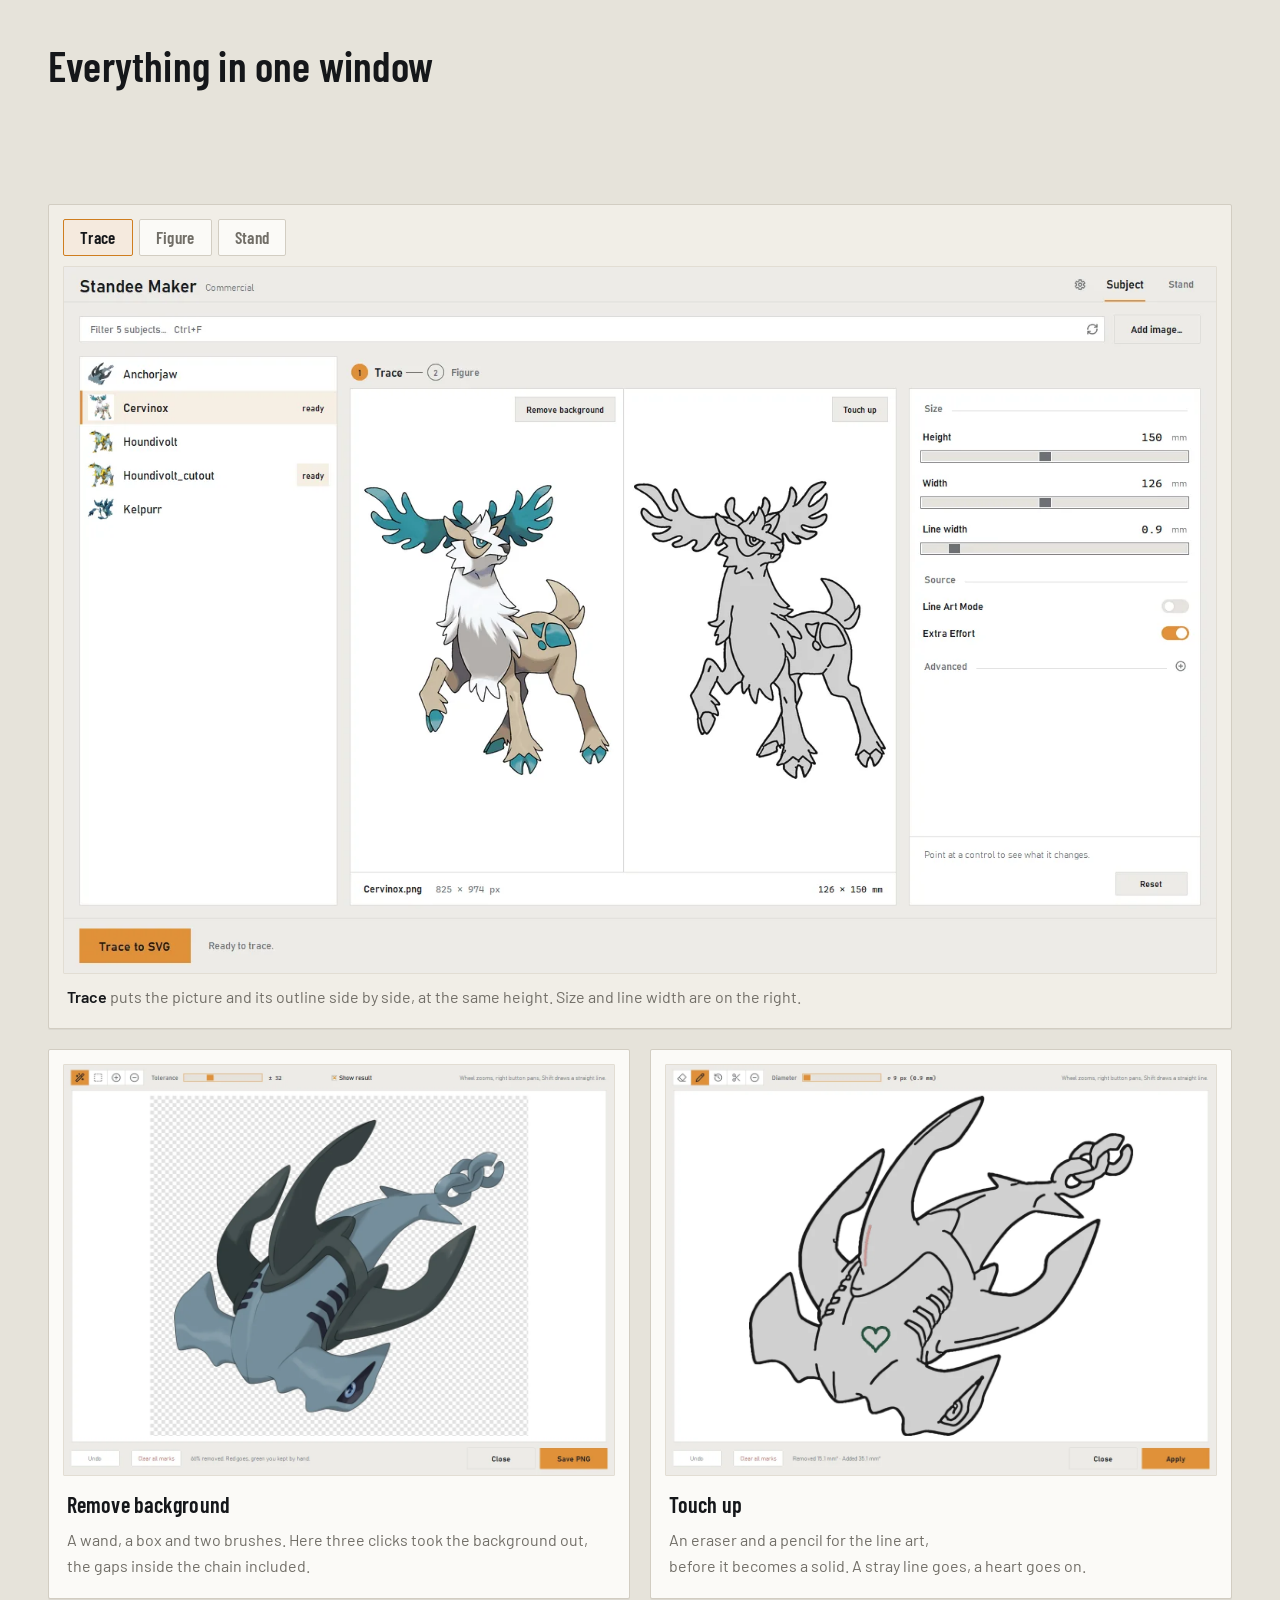
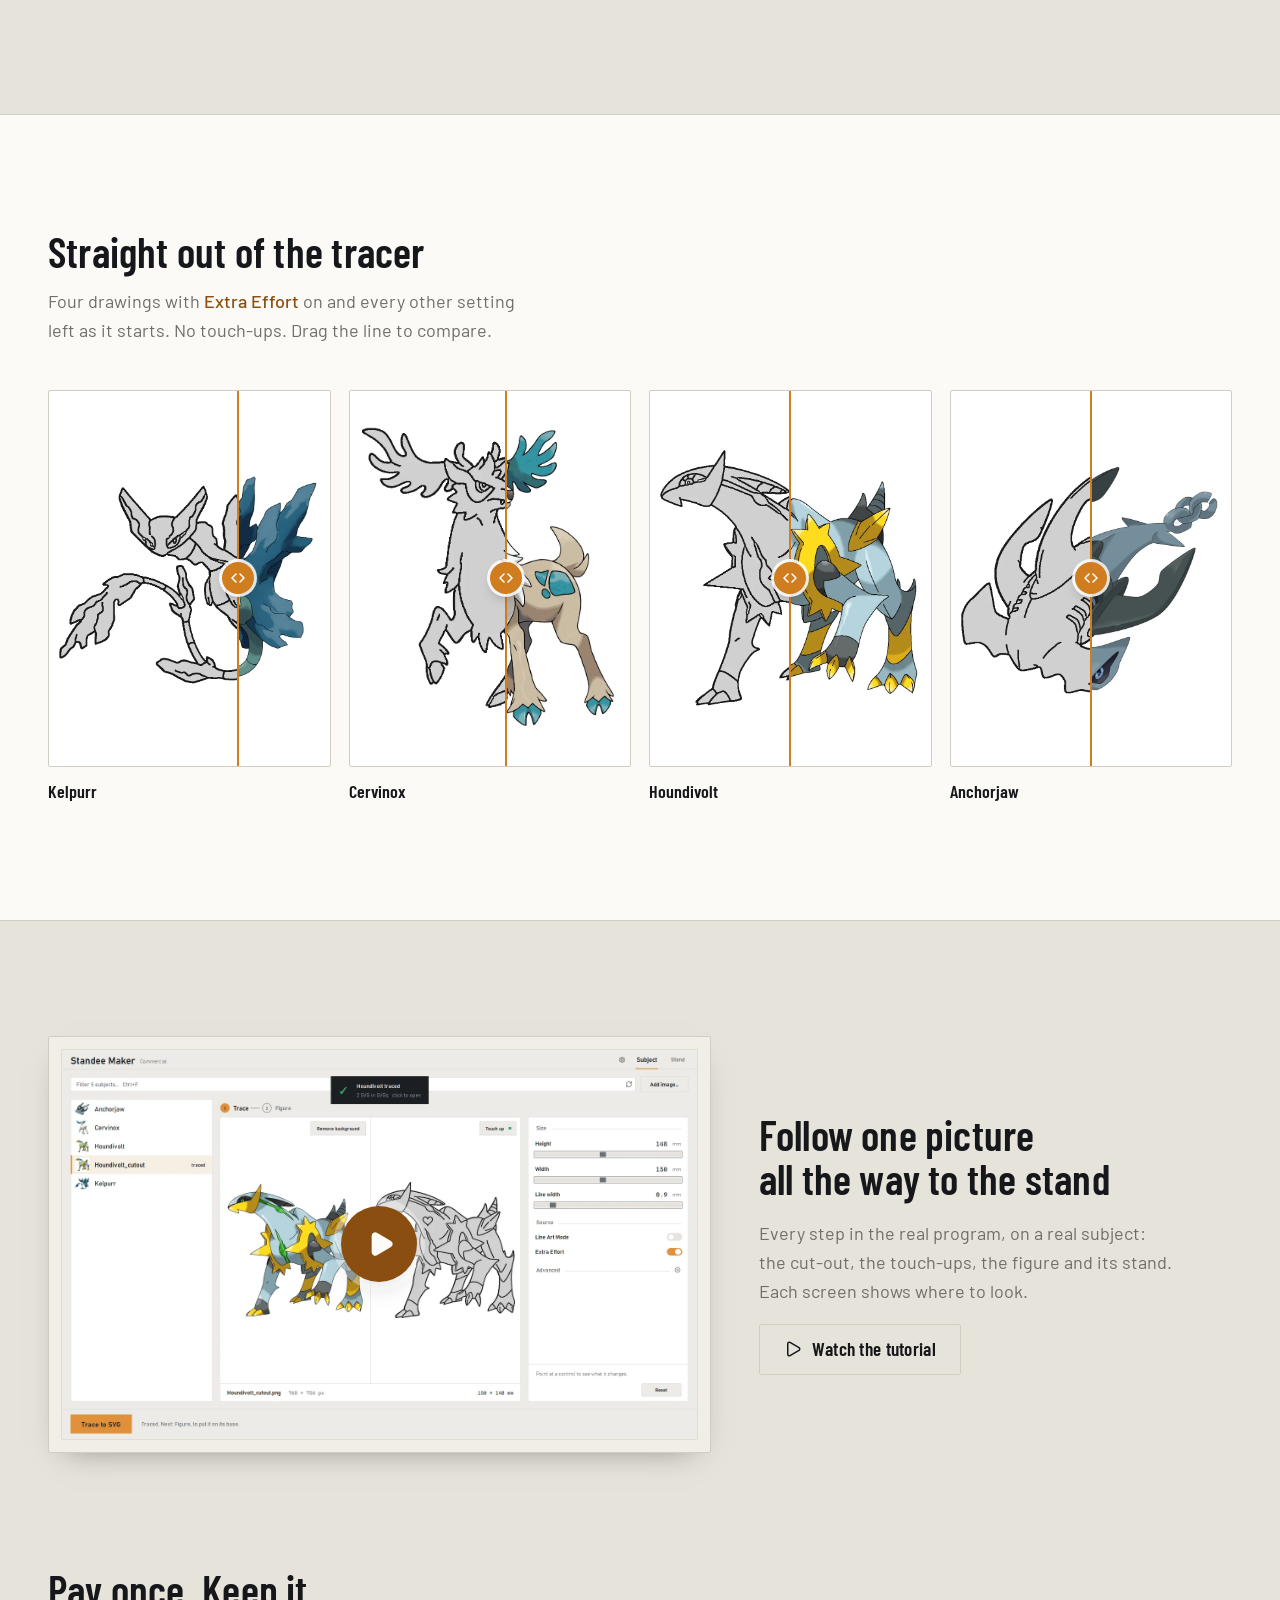
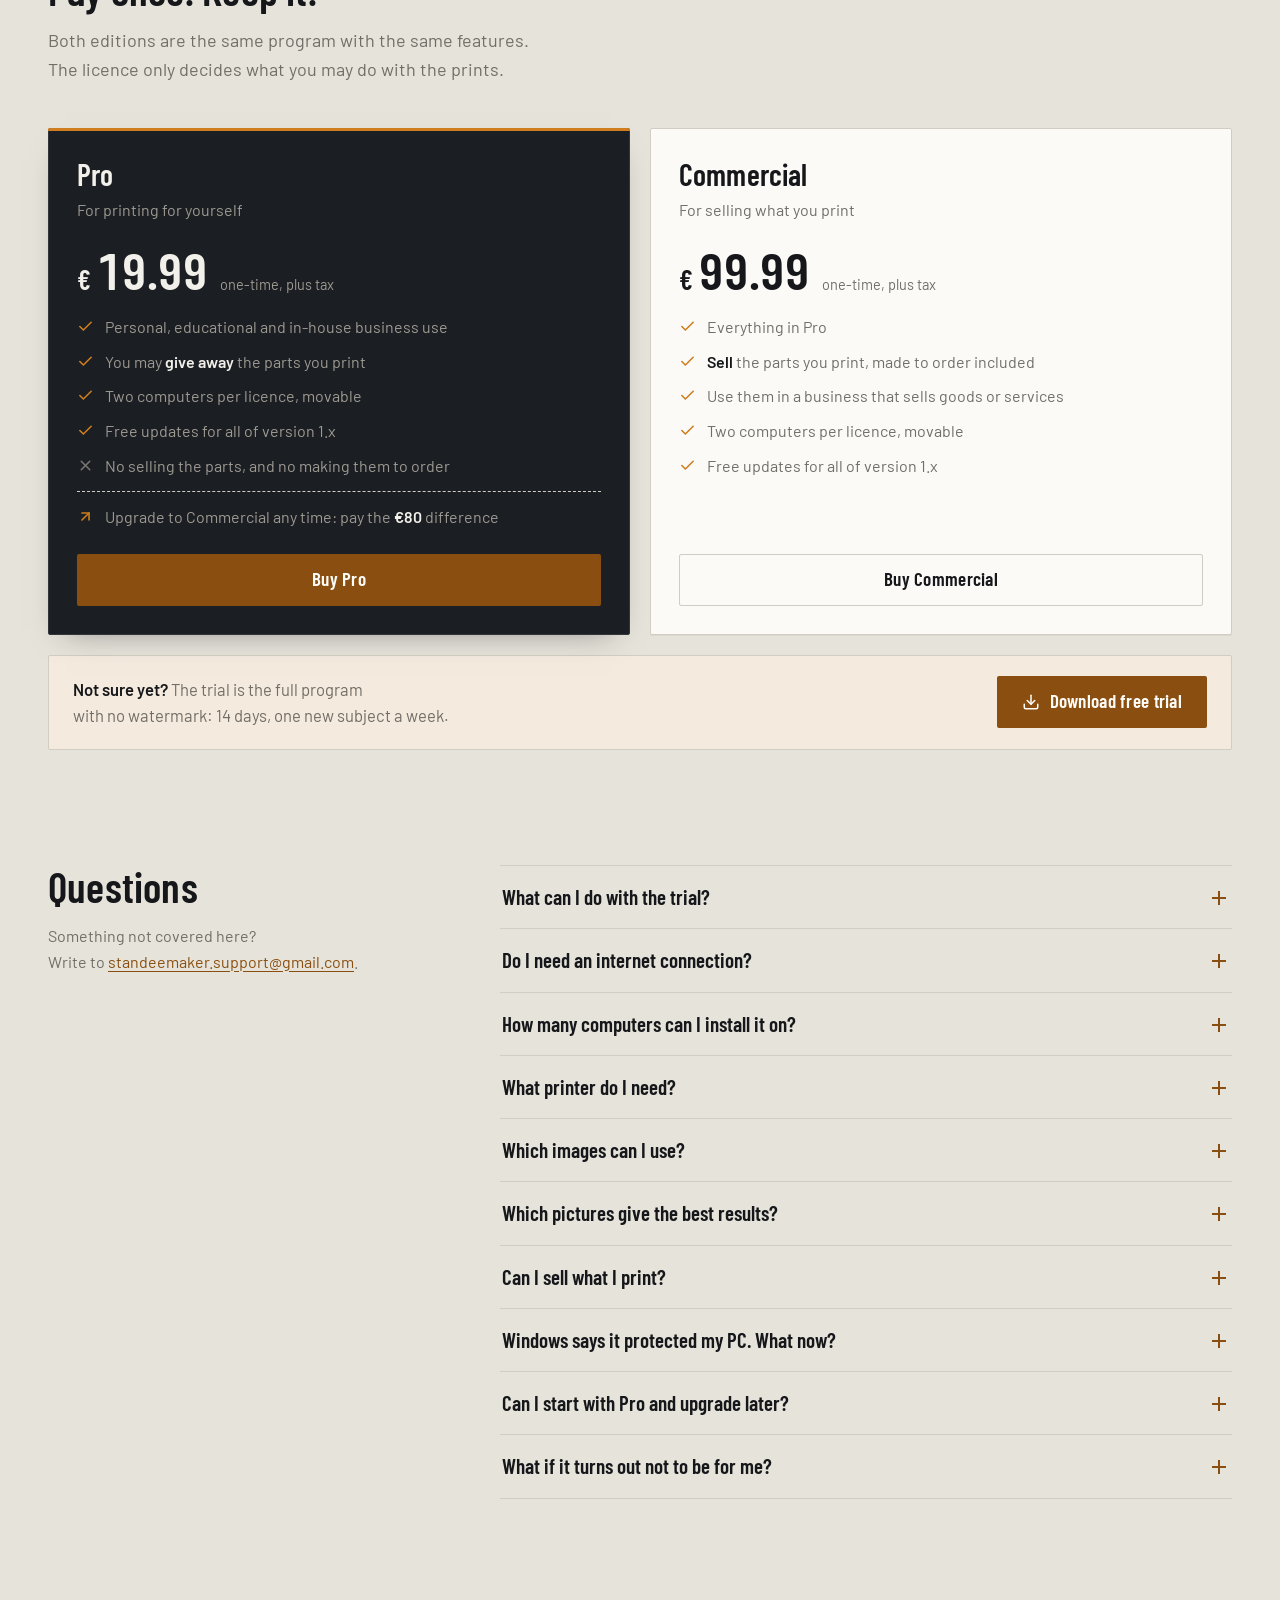
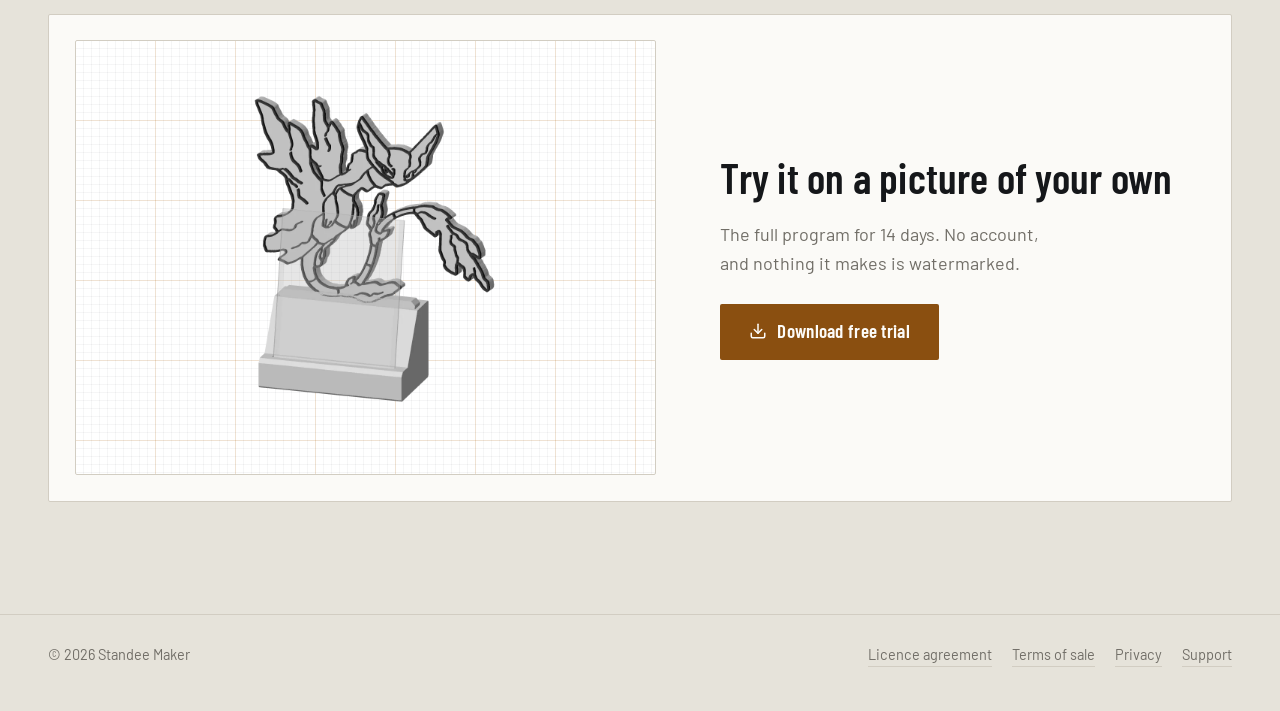
==== commit 33b15e2a: "Sito da PNG-Stand-Maker @ 1f6654b" ====
--- a/index.html
+++ b/index.html
@@ -29,7 +29,7 @@
 <!-- ?v= su foglio e script: GitHub Pages li lascia in cache dieci minuti, e una
      pagina nuova con lo script vecchio si rompe. Si alza a ogni modifica di
      styles.css o main.js, come TURN_V per le viste. -->
-<link rel="stylesheet" href="styles.css?v=14">
+<link rel="stylesheet" href="styles.css?v=15">
 </head>
 <body>
 <div class="sentinel" aria-hidden="true"></div>
@@ -226,6 +226,10 @@
           <li><svg class="i tick" viewBox="0 0 24 24" aria-hidden="true"><path d="M20 6 9 17l-5-5"/></svg><span>Two computers per licence, movable</span></li>
           <li><svg class="i tick" viewBox="0 0 24 24" aria-hidden="true"><path d="M20 6 9 17l-5-5"/></svg><span>Free updates for all of version 1.x</span></li>
           <li><svg class="i cross" viewBox="0 0 24 24" aria-hidden="true"><path d="M18 6 6 18"/><path d="m6 6 12 12"/></svg><span>No selling the parts, and no making them to order</span></li>
+          <!-- il passaggio a Commercial: dove nasce l'obiezione ("e se poi voglio
+               vendere?"), subito sotto il limite. Prezzo = differenza fra le due
+               edizioni (Termini di vendita 4.1 e 4.3, EULA 3.5). -->
+          <li class="upgrade"><svg class="i up" viewBox="0 0 24 24" aria-hidden="true"><path d="M7 7h10v10"/><path d="M7 17 17 7"/></svg><span><span class="ph">Upgrade to Commercial any time:</span> <span class="ph">pay the <b>&euro;80</b> difference</span></span></li>
         </ul>
         <button class="btn btn-block" type="button" data-open="dlg-buy" data-edition="pro">Buy Pro</button>
       </div>
@@ -318,6 +322,12 @@
           <div class="answer">That is SmartScreen. Windows shows it for downloads it has not
           seen many times yet, and every new release of a small program starts there. Choose
           <b>More info</b>, then <b>Run anyway</b>. Download the setup only from this page.</div>
+        </details>
+        <details>
+          <summary>Can I start with Pro and upgrade later?</summary>
+          <div class="answer">Yes, at any time, by paying the difference: <b>&euro;80</b>. Nothing
+          to reinstall, and the Commercial licence then covers what you already printed with
+          Pro too.</div>
         </details>
         <details>
           <summary>What if it turns out not to be for me?</summary>
--- a/styles.css
+++ b/styles.css
@@ -513,6 +513,9 @@
 .plan li .i{width:17px;height:17px;margin-top:4px;stroke-width:2.25}
 .plan .tick{color:var(--amber)}
 .plan .cross{color:var(--ink-soft);opacity:.7}
+.plan .up{color:var(--amber)}
+/* il passaggio a Commercial si stacca dai diritti con un filo sopra */
+.plan li.upgrade{margin-top:4px;padding-top:12px;border-top:1px dashed var(--rule)}
 .plan.dark .cross{color:var(--slab-soft)}
 .plan .btn{margin-top:auto}
 .plan.dark .btn-ghost{color:var(--slab-ink);border-color:var(--slab-rule)}
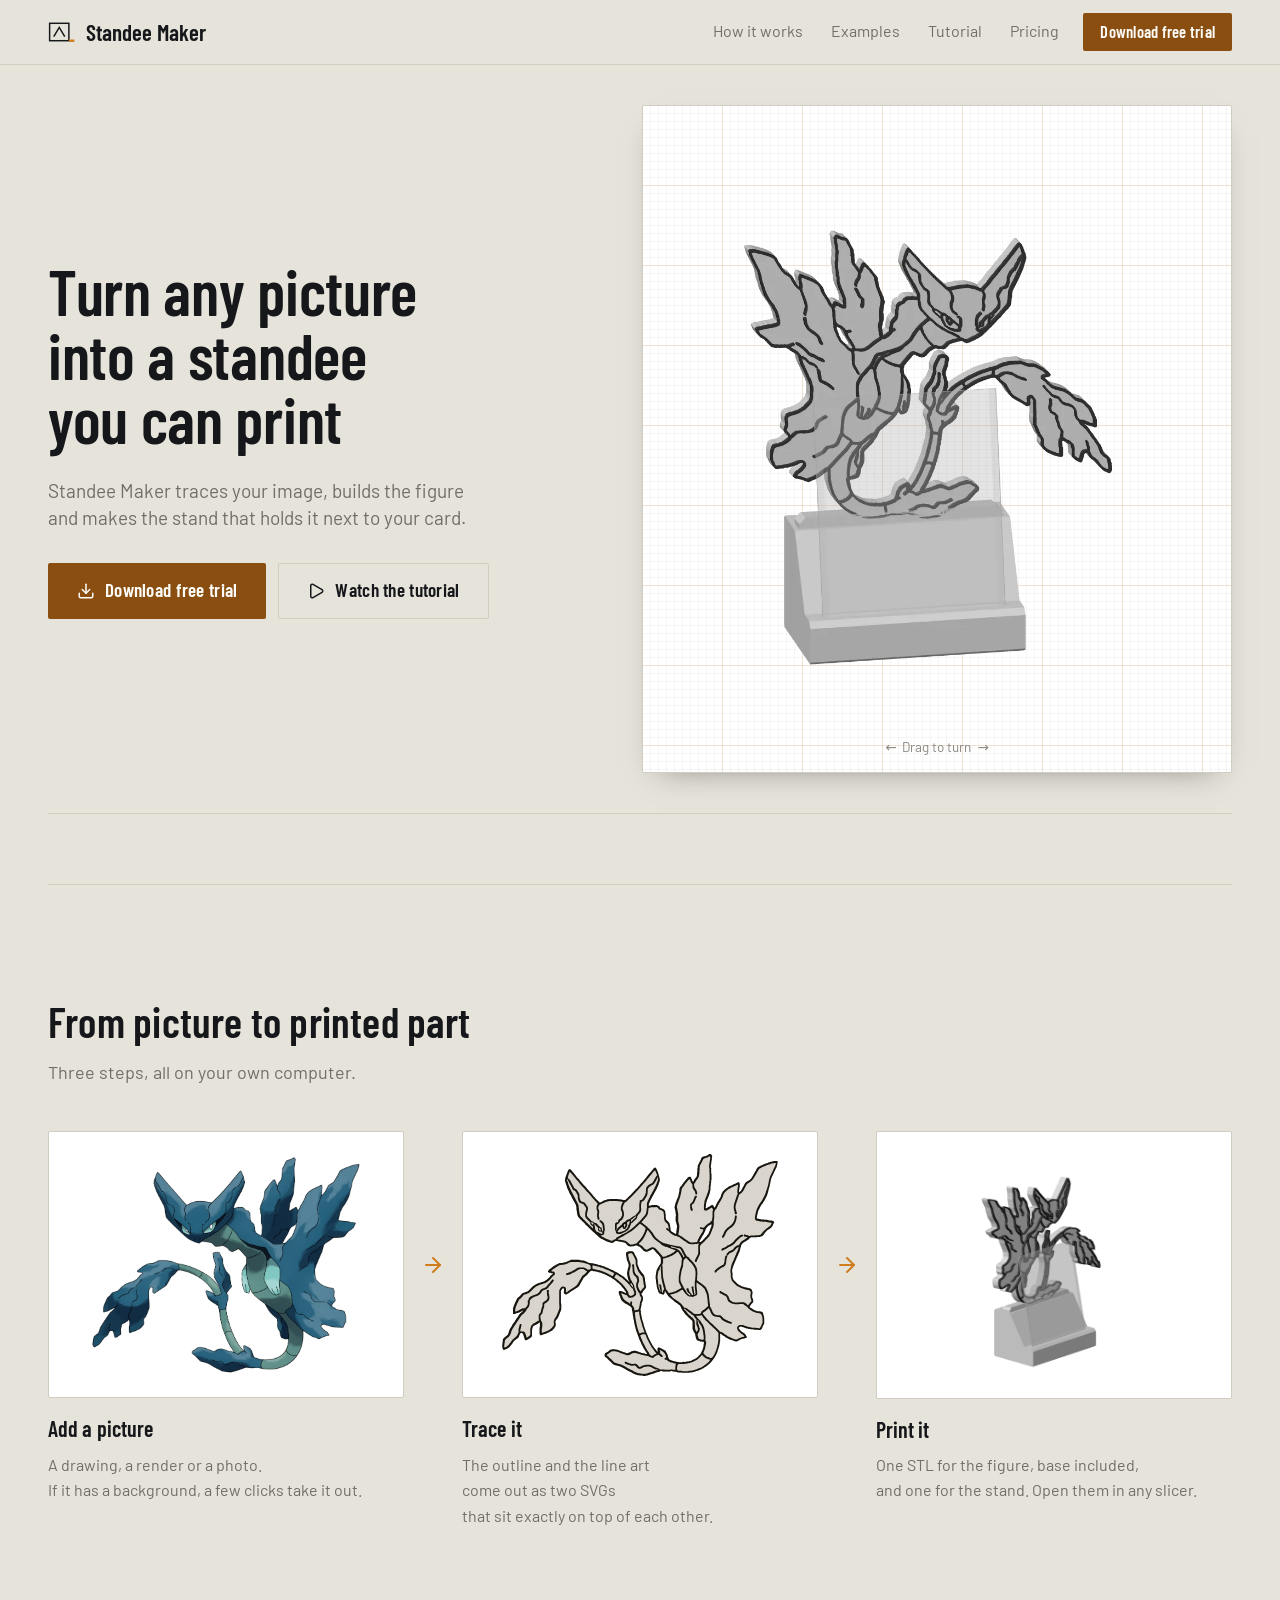
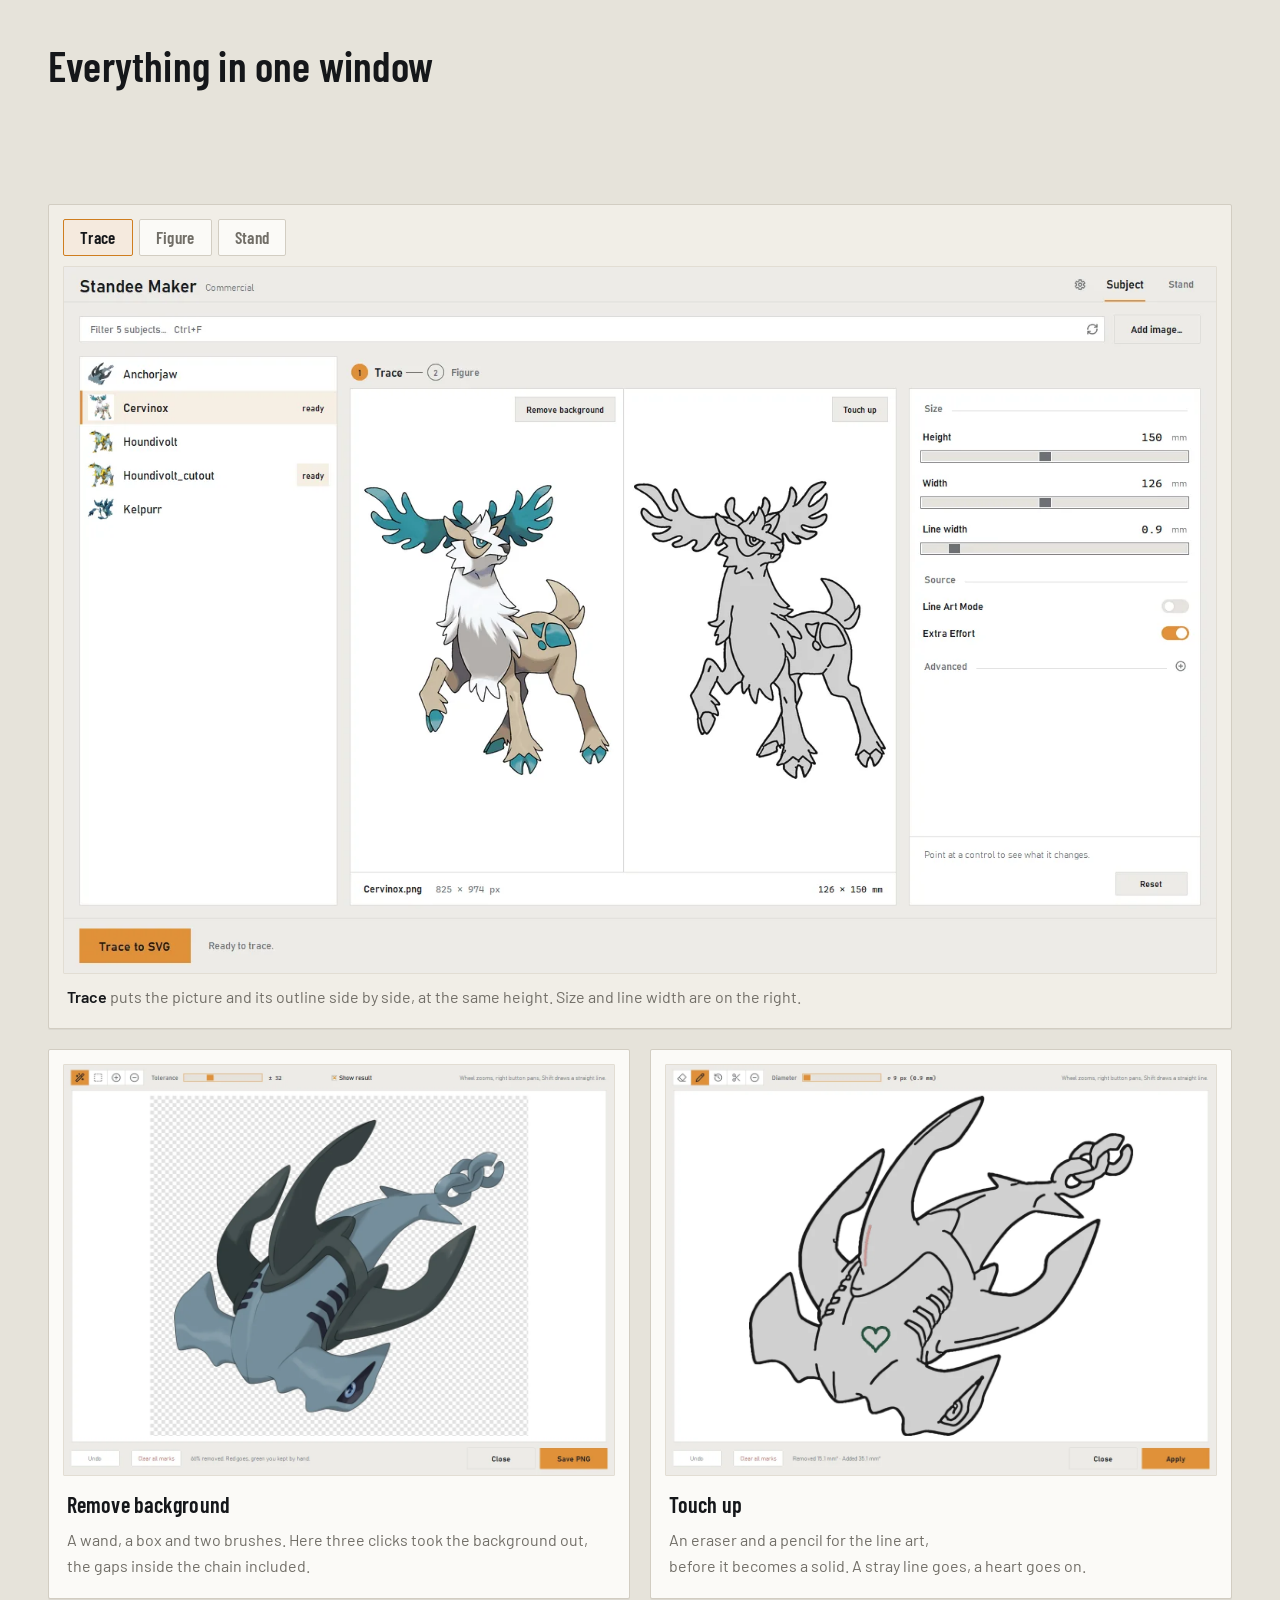
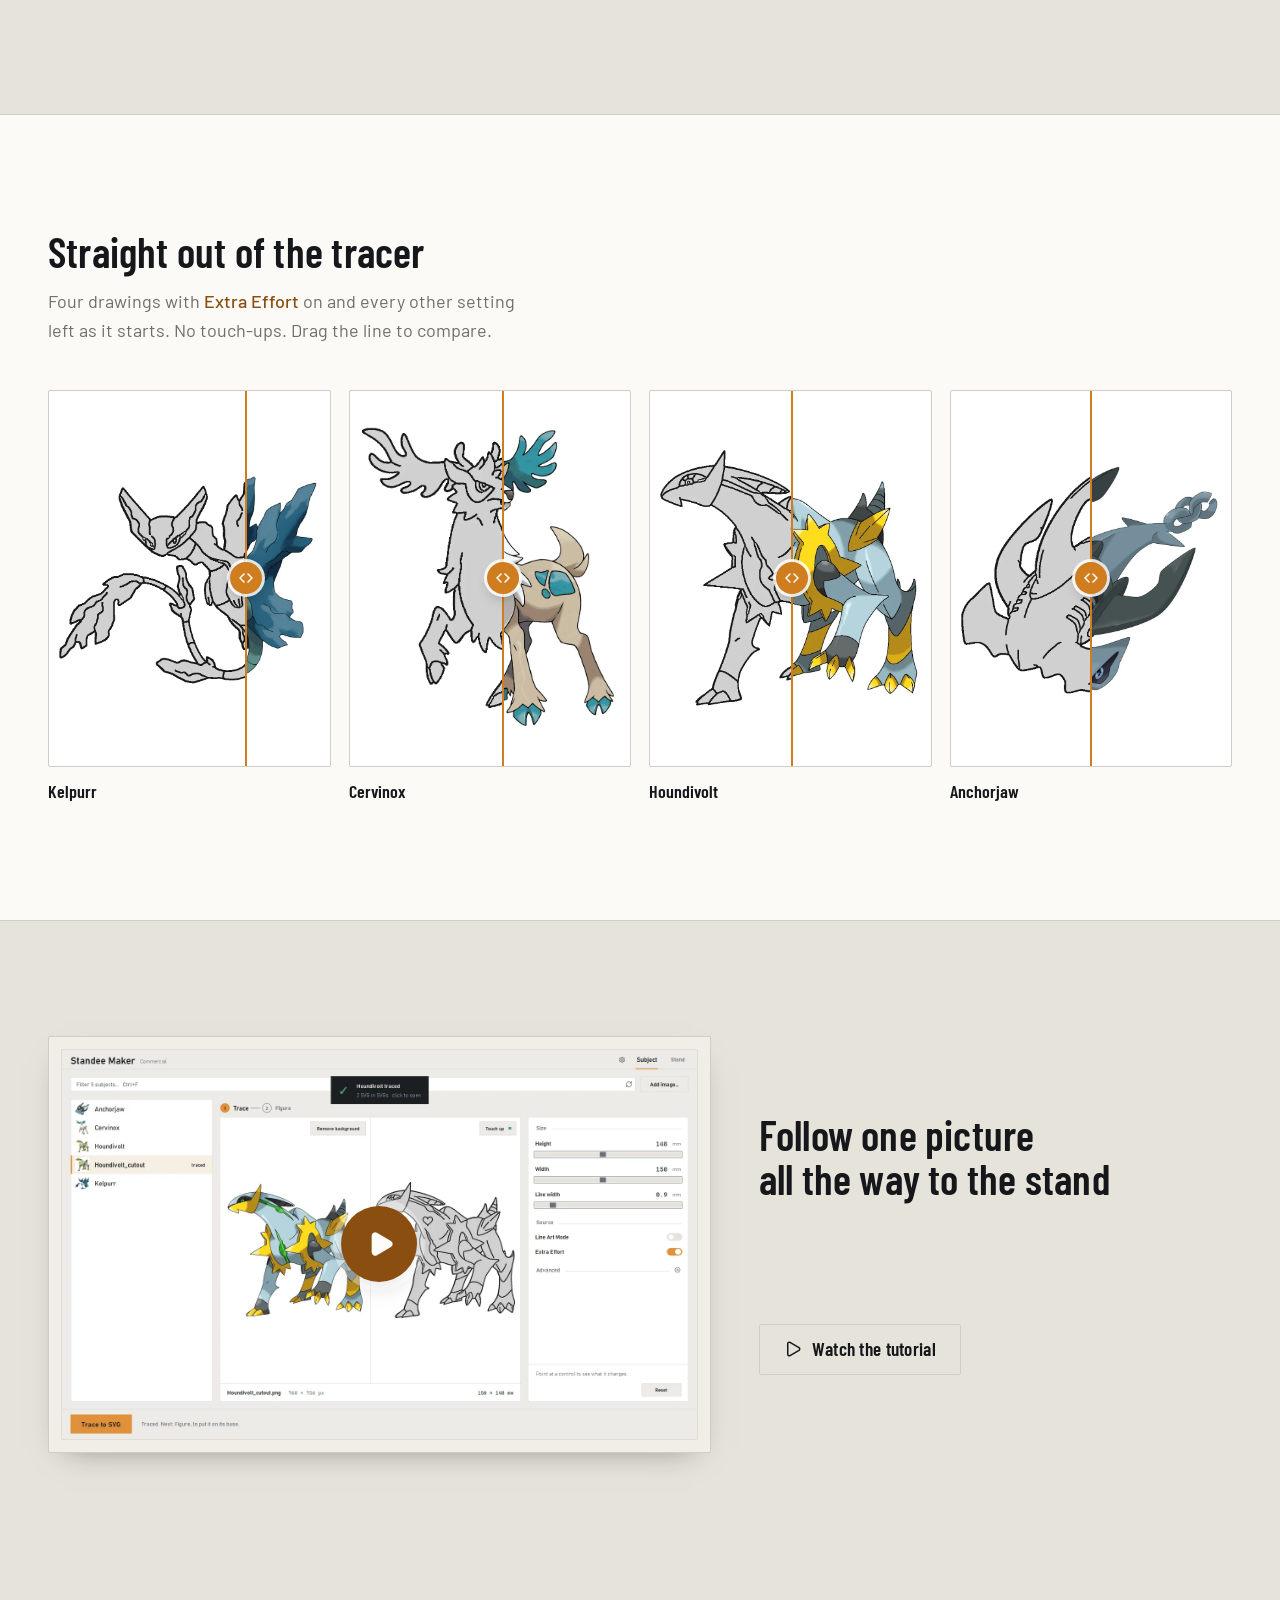
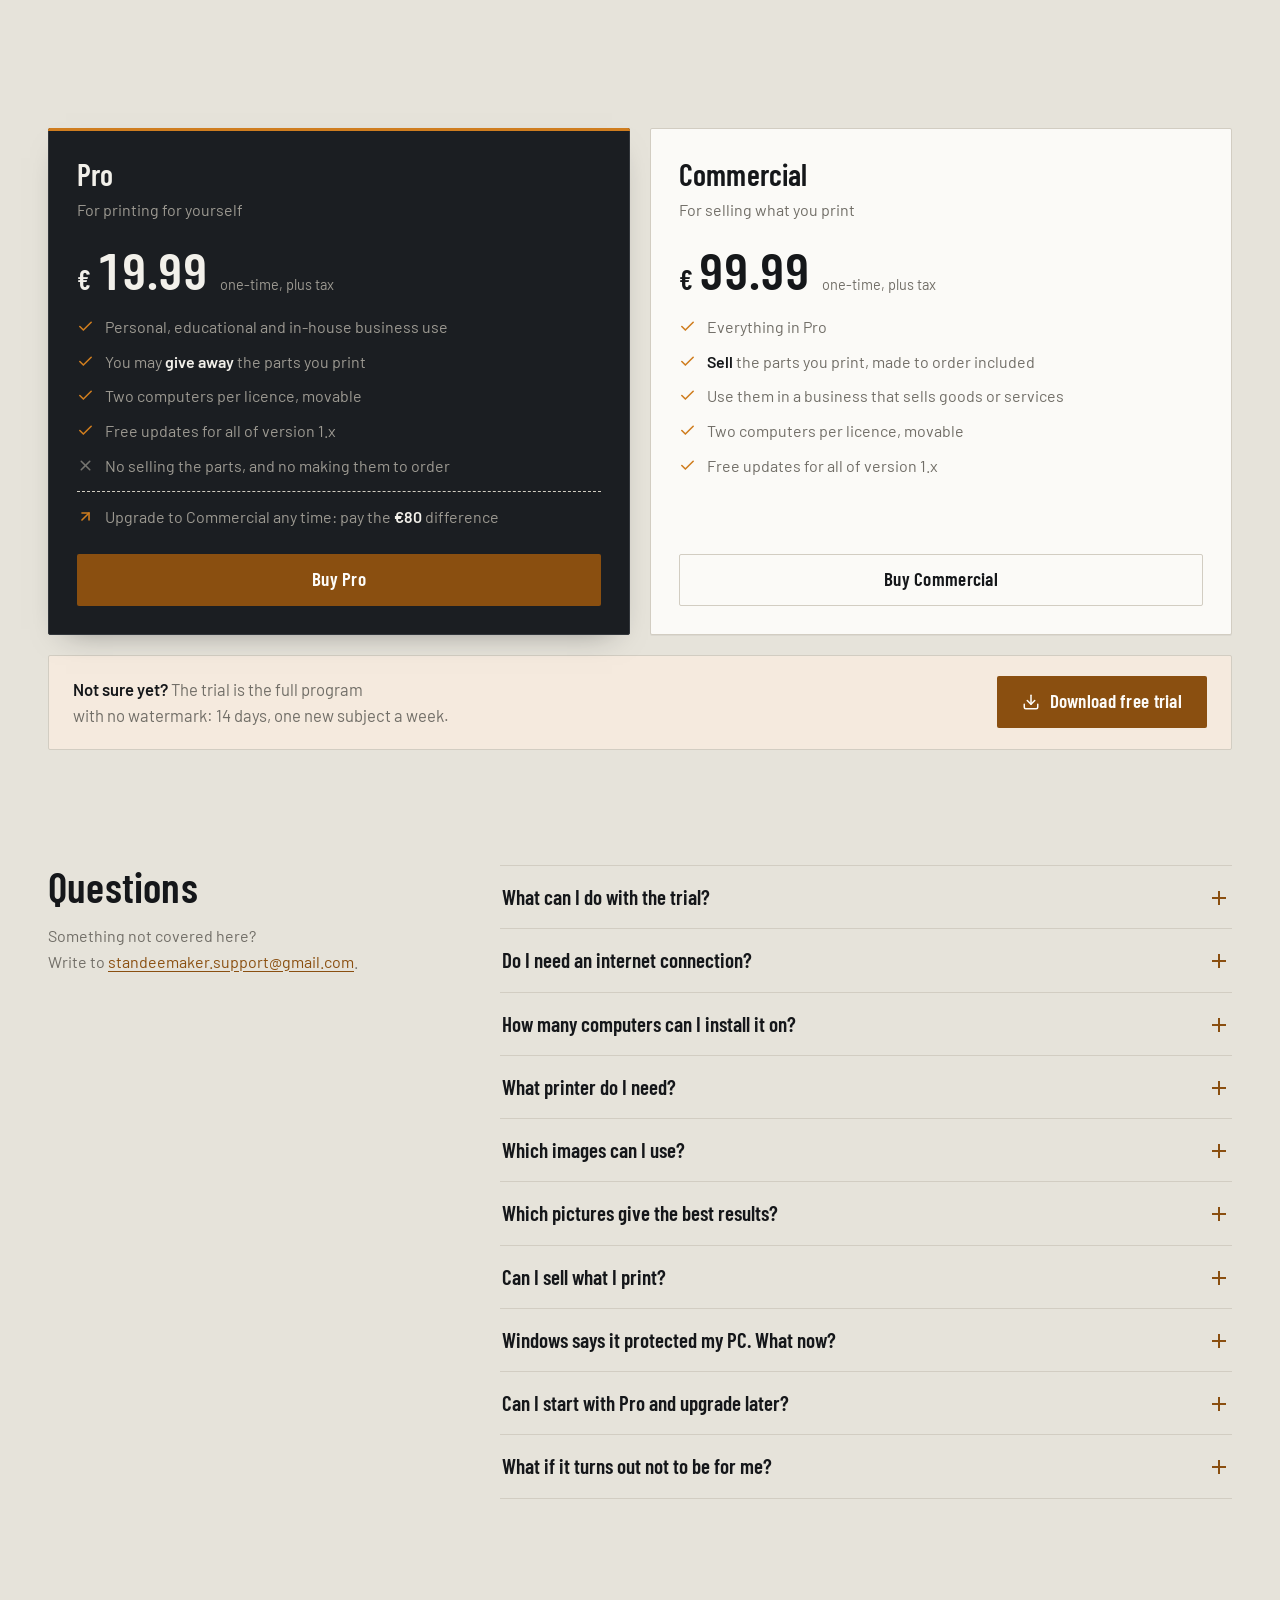
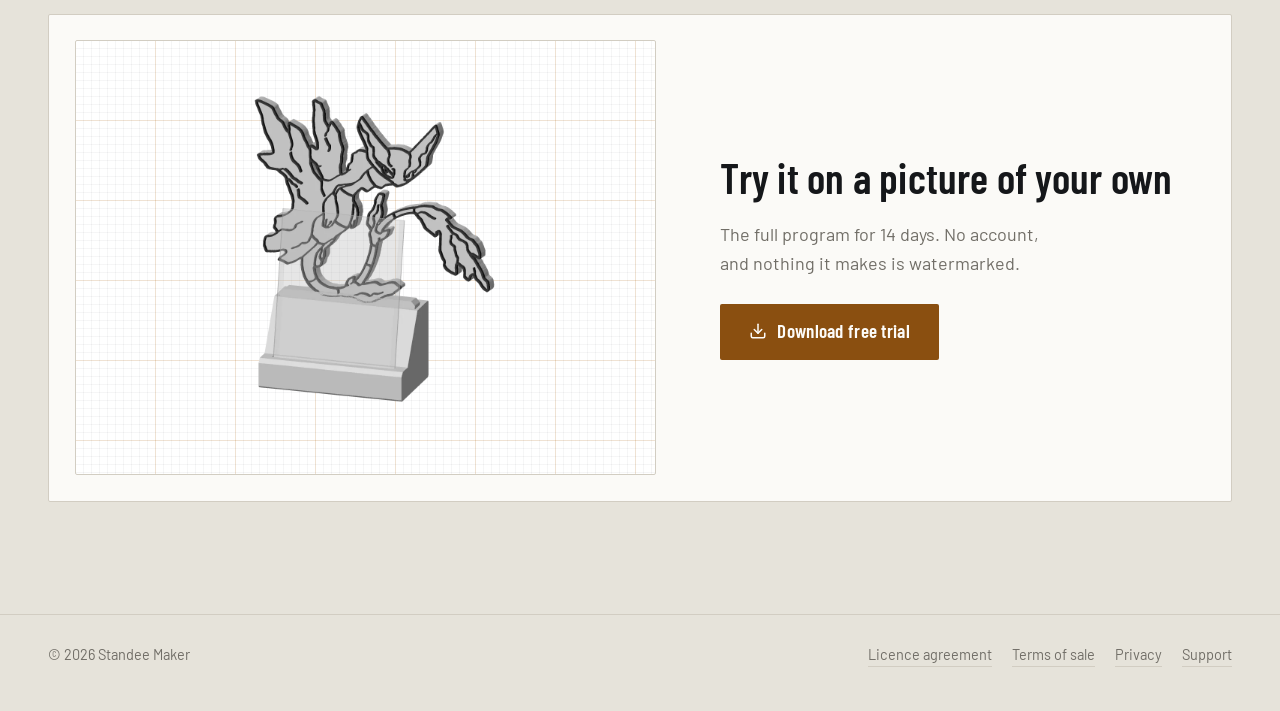
==== commit 447cd6c7: "Sito da PNG-Stand-Maker @ 3accb75" ====
--- a/index.html
+++ b/index.html
@@ -527,6 +527,6 @@
   </div>
 </dialog>
 
-<script src="main.js?v=11"></script>
+<script src="main.js?v=12"></script>
 </body>
 </html>
